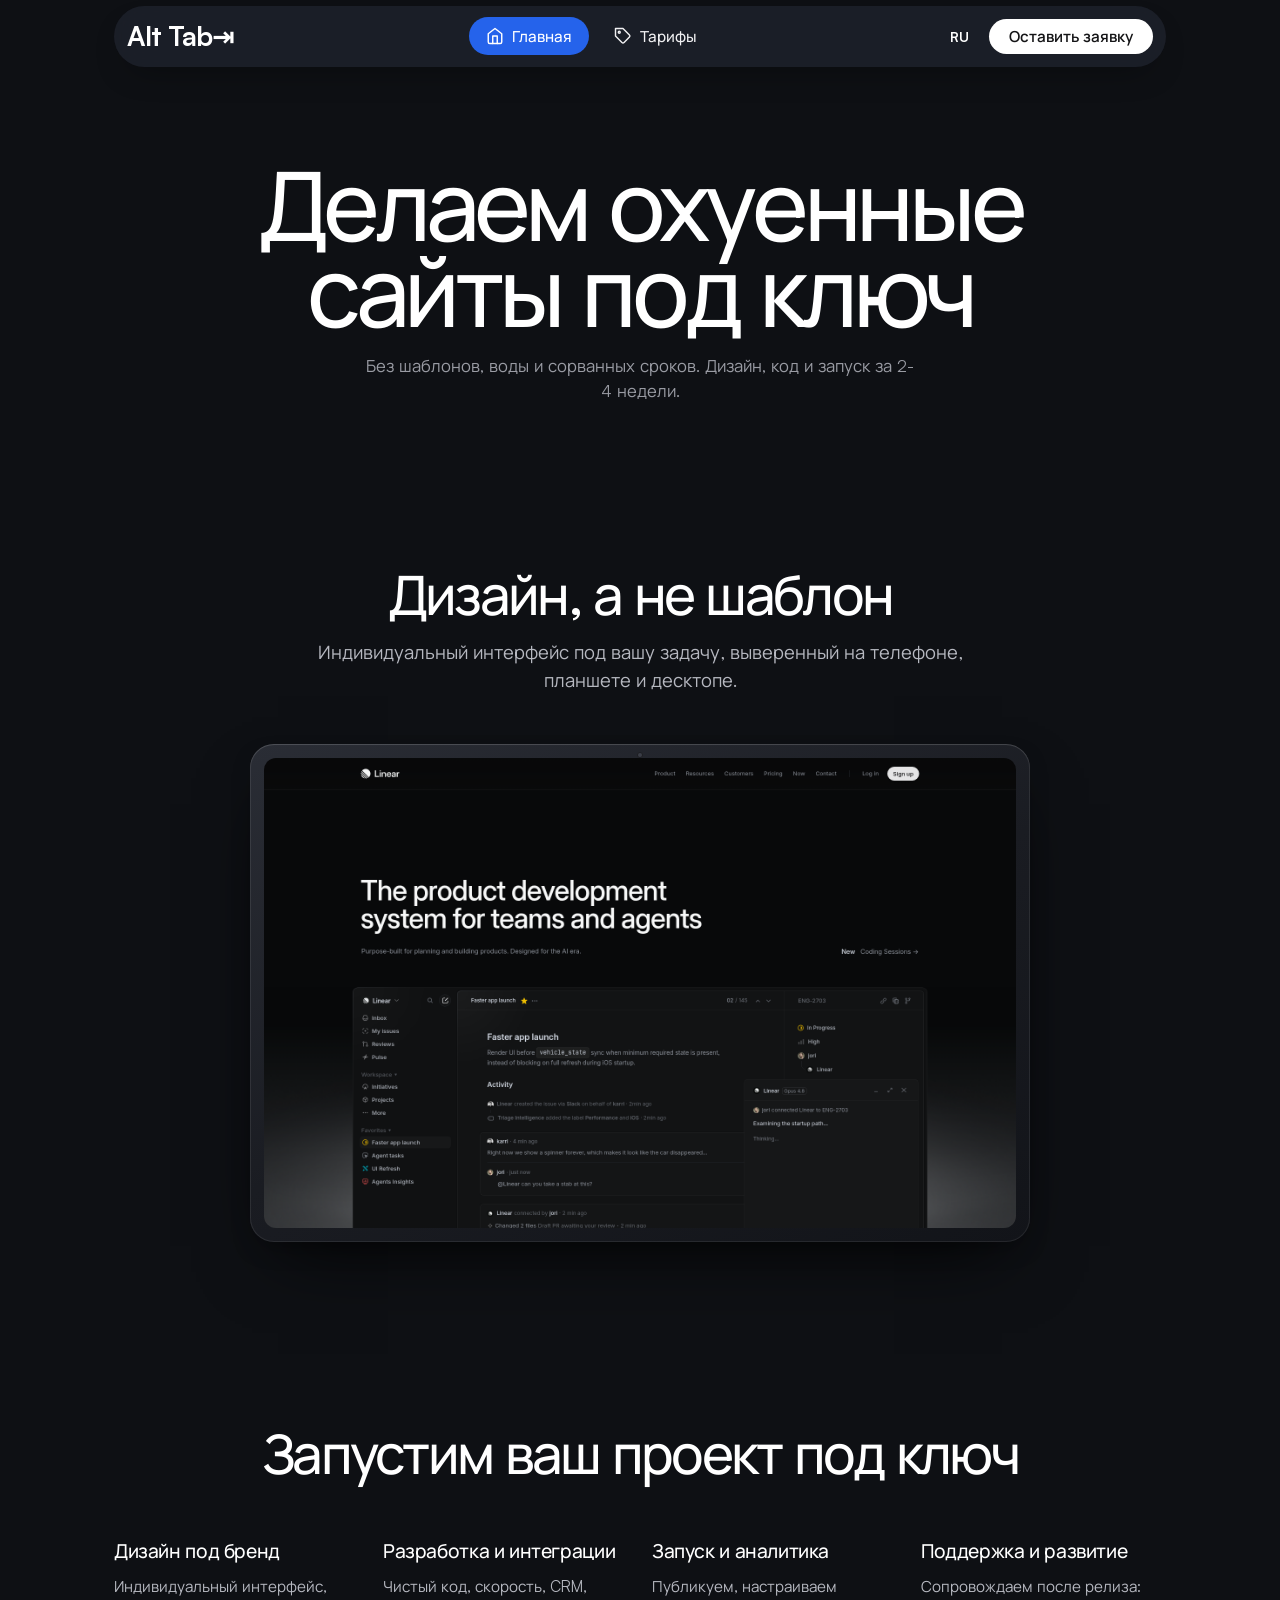
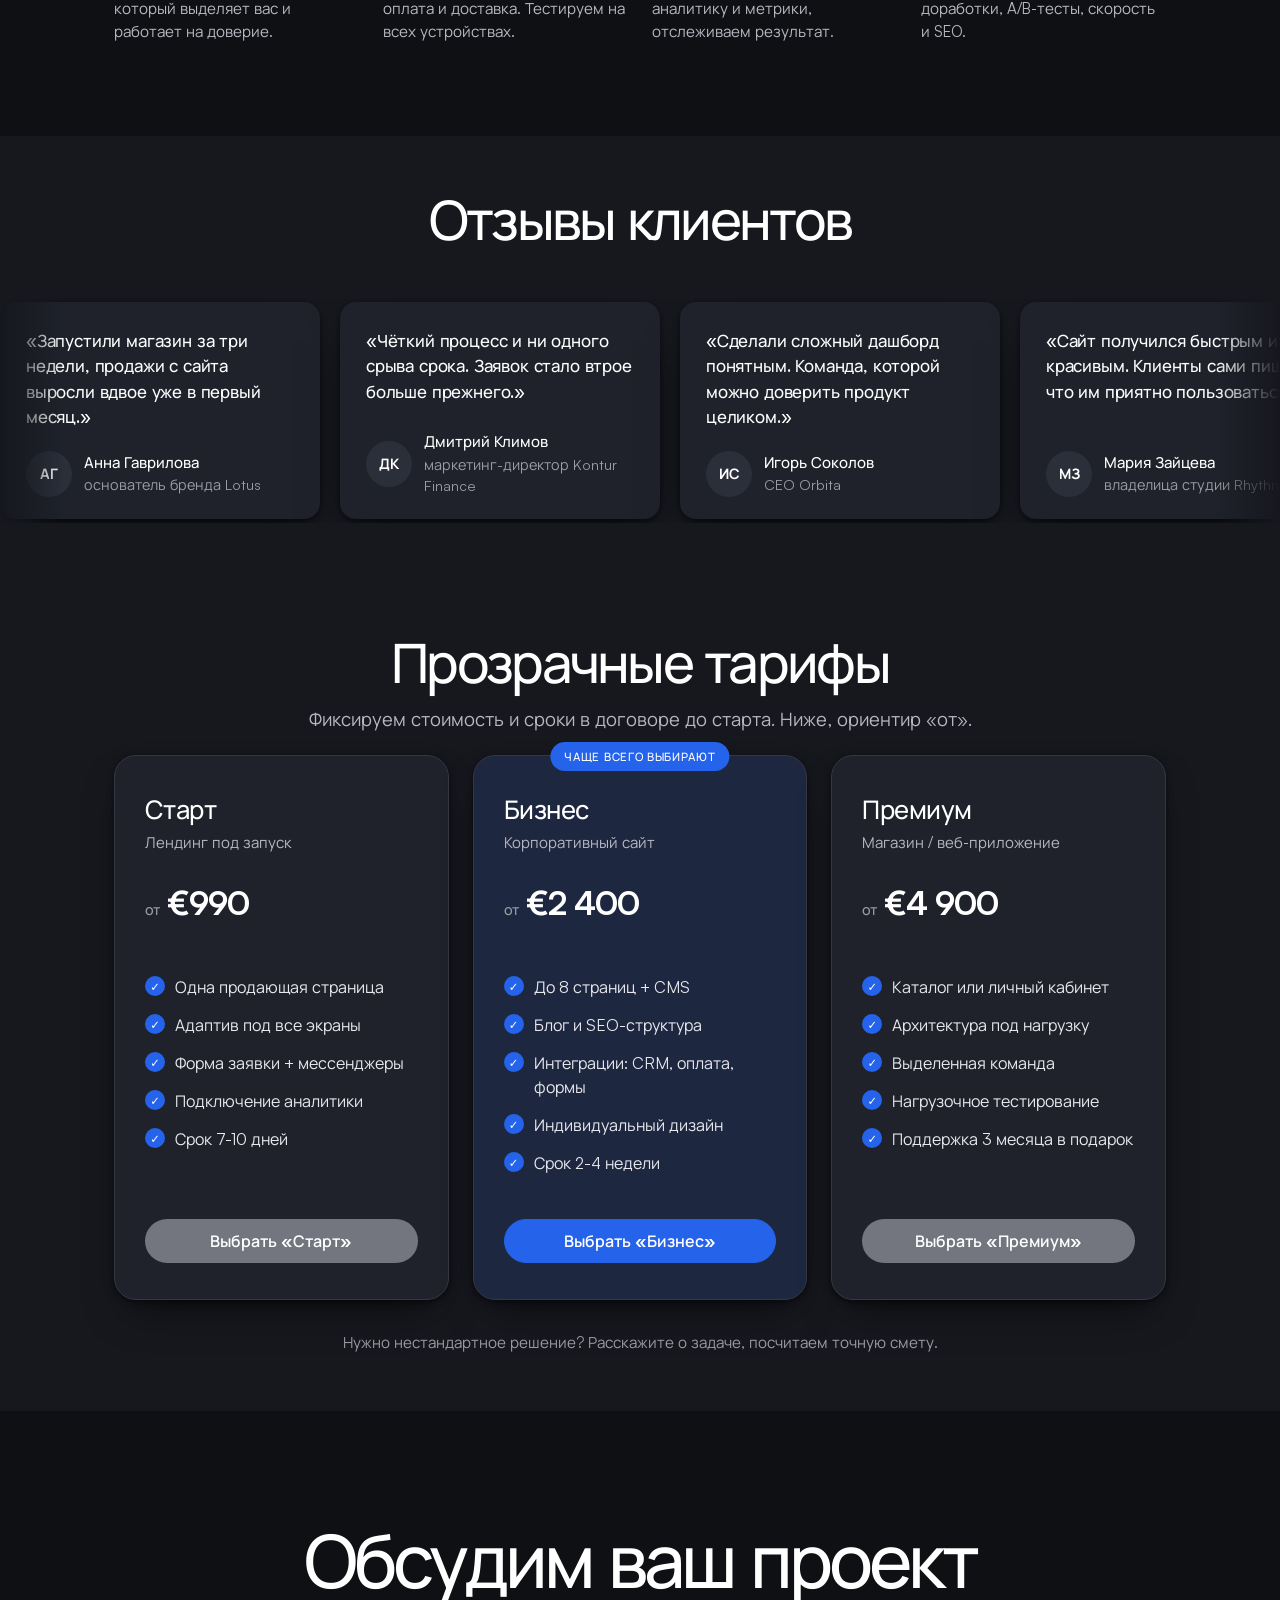
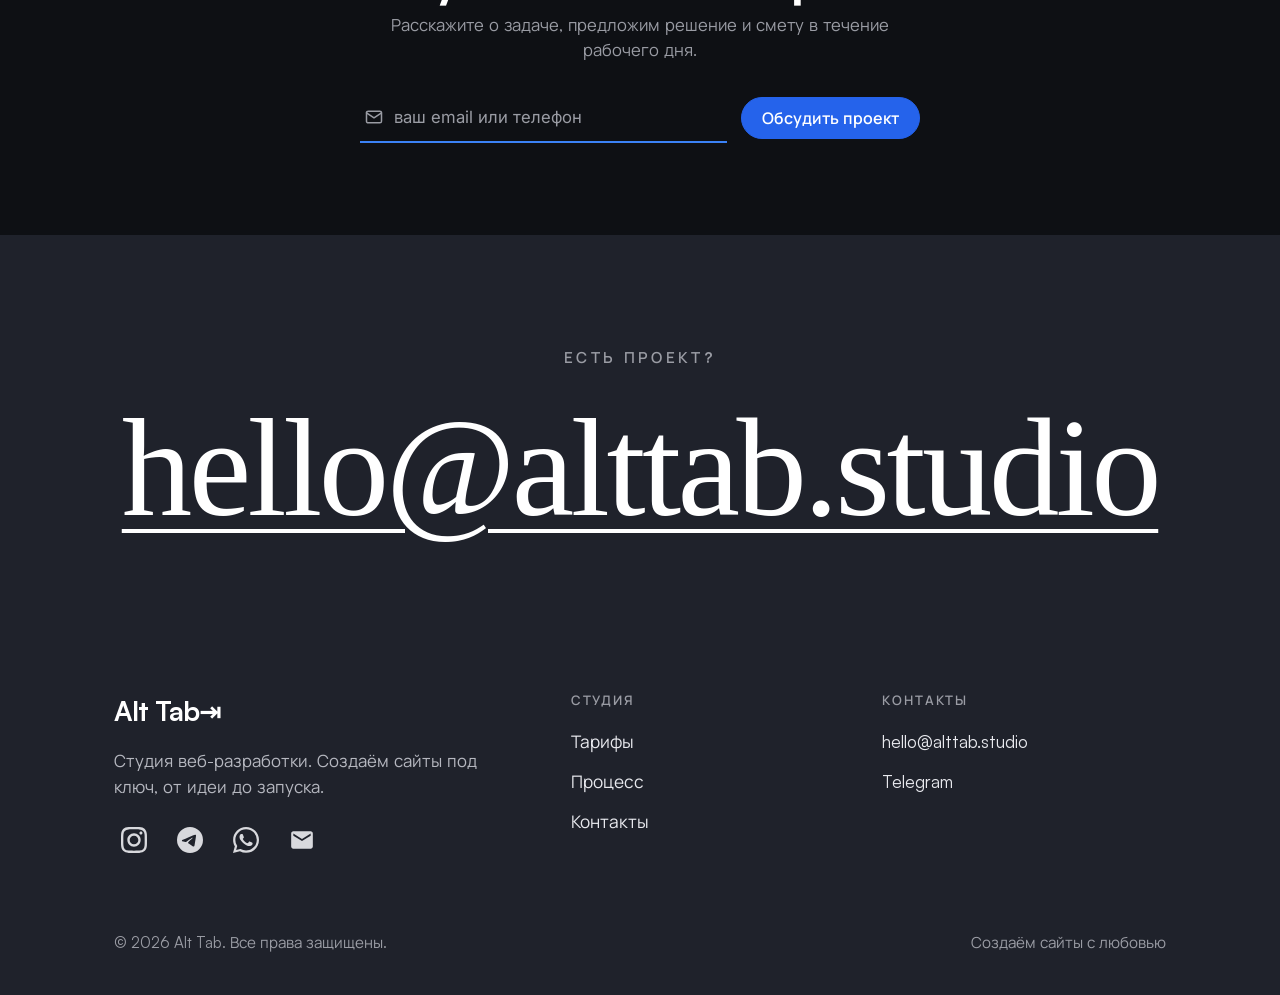
==== index.html @ 724c6ee1 "Больше воздуха: .section 76→92, тёмные панели 20→56 (симметрично) — комфортные отступы на переходах " ====
<!DOCTYPE html>
<html lang="ru">
<head>
  <meta charset="utf-8">
  <meta name="viewport" content="width=device-width, initial-scale=1">
  <title>Alt Tab, студия создания сайтов под ключ</title>
  <meta name="description" content="Alt Tab, студия веб-разработки. Создаём лендинги, корпоративные сайты, интернет-магазины и веб-приложения под ключ: дизайн, код и запуск за 2-4 недели.">
  <meta name="theme-color" content="#141416">

  <meta property="og:type" content="website">
  <meta property="og:title" content="Alt Tab, студия создания сайтов">
  <meta property="og:description" content="Создаём сайты, которые работают на ваш бизнес. Дизайн, разработка, запуск под ключ.">

  <link rel="preconnect" href="https://fonts.googleapis.com">
  <link rel="preconnect" href="https://fonts.gstatic.com" crossorigin>
  <link rel="preload" as="font" type="font/woff2" href="fonts/satoshi-700.woff2" crossorigin>
  <link rel="stylesheet" href="https://fonts.googleapis.com/css2?family=Manrope:wght@400;500;700;800&family=Inter:wght@400;500&display=swap">
  <link rel="stylesheet" href="styles.css?v=108">
  <script>try{var l=localStorage.getItem('locale');if(l&&/^(ru|en|de|fr|es|it|pl|ro|pt)$/.test(l))document.documentElement.lang=l;}catch(e){}</script>
</head>
<body>
  <!--
    ════════════════════════════════════════════════════════
    Оп. Раз ты полез в исходники, иди на хуй 😏
    ...ладно, шучу. Любопытных мы уважаем, ты явно из наших.
    Раз умеешь читать код, давай сделаем тебе охуенный сайт.
    Пиши: hello@alttab.studio  ·  Alt Tab ⇥
    ════════════════════════════════════════════════════════
  -->
  <a href="#main" class="skip-link">Перейти к основному содержимому</a>

  <!-- ============ HEADER (dark pill nav) ============ -->
  <header class="site-header betting-nav" id="top">
    <div class="container header-inner">
      <a href="#top" class="brand brand--nav" aria-label="Alt Tab, на главную">
        <span class="brand-word">Alt&nbsp;Tab<span class="brand-star" aria-hidden="true">⇥</span></span>
      </a>

      <nav class="pill-nav" aria-label="Основная навигация">
        <ul role="list">
          <li><a href="#top" class="pill pill--active" aria-current="page">
            <svg class="pic" viewBox="0 0 24 24" fill="none" stroke="currentColor" stroke-width="1.9" stroke-linecap="round" stroke-linejoin="round" aria-hidden="true" focusable="false"><path d="m3 9 9-7 9 7v11a2 2 0 0 1-2 2H5a2 2 0 0 1-2-2z"/><path d="M9 22V12h6v10"/></svg>
            <span data-i18n="navHome">Главная</span></a></li>
          <li><a href="#pricing" class="pill">
            <svg class="pic" viewBox="0 0 24 24" fill="none" stroke="currentColor" stroke-width="1.9" stroke-linecap="round" stroke-linejoin="round" aria-hidden="true" focusable="false"><path d="M20.6 13.4 13.4 20.6a2 2 0 0 1-2.8 0L2 12V2h10l8.6 8.6a2 2 0 0 1 0 2.8z"/><circle cx="7" cy="7" r="1.3"/></svg>
            <span data-i18n="navPricing">Тарифы</span></a></li>
        </ul>
      </nav>

      <div class="header-actions">
        <div class="lang-pop">
          <button type="button" class="lang-btn" id="lang-btn" aria-haspopup="listbox" aria-expanded="false" aria-controls="lang-menu" aria-label="Язык" data-i18n-attr='{"aria-label":"langLabel"}'>RU</button>
          <ul class="lang-menu" id="lang-menu" role="listbox" aria-label="Язык" hidden>
            <li role="option" tabindex="-1" data-locale="ru" lang="ru" aria-selected="true">Русский</li>
            <li role="option" tabindex="-1" data-locale="en" lang="en" aria-selected="false">English</li>
            <li role="option" tabindex="-1" data-locale="de" lang="de" aria-selected="false">Deutsch</li>
            <li role="option" tabindex="-1" data-locale="fr" lang="fr" aria-selected="false">Français</li>
            <li role="option" tabindex="-1" data-locale="es" lang="es" aria-selected="false">Español</li>
            <li role="option" tabindex="-1" data-locale="it" lang="it" aria-selected="false">Italiano</li>
            <li role="option" tabindex="-1" data-locale="pl" lang="pl" aria-selected="false">Polski</li>
            <li role="option" tabindex="-1" data-locale="ro" lang="ro" aria-selected="false">Română</li>
            <li role="option" tabindex="-1" data-locale="pt" lang="pt" aria-selected="false">Português</li>
          </ul>
        </div>
        <a href="#contact" class="btn-auth btn-register" data-i18n="cta">Оставить заявку</a>
        <button type="button" id="burger" class="burger" aria-expanded="false" aria-controls="mobile-menu" aria-label="Открыть меню">
          <span class="burger-box" aria-hidden="true"><span class="burger-line"></span></span>
        </button>
      </div>
    </div>
  </header>

  <!-- ============ MOBILE MENU ============ -->
  <div id="mobile-menu" class="mobile-menu" hidden>
    <div class="mobile-menu-panel" role="dialog" aria-modal="true" aria-label="Меню" tabindex="-1">
      <div class="mobile-menu-top">
        <span class="brand brand--static" aria-hidden="true"><span class="brand-word brand-word--dark">Alt Tab<span class="brand-star">⇥</span></span></span>
        <button type="button" id="menu-close" class="menu-close" aria-label="Закрыть меню"><span aria-hidden="true">✕</span></button>
      </div>
      <nav aria-label="Мобильное меню">
        <ul role="list" class="mobile-nav-list">
          <li><a href="#top" data-i18n="navHome">Главная</a></li>
          <li><a href="#pricing" data-i18n="navPricing">Тарифы</a></li>
        </ul>
      </nav>
      <a href="#contact" class="btn-auth btn-register btn-block" data-close-menu data-i18n="cta">Оставить заявку</a>
    </div>
  </div>

  <main id="main" tabindex="-1">

    <!-- ============ HERO ============ -->
    <section class="hero" id="hero" tabindex="-1" aria-labelledby="hero-heading">
      <div class="container hero-inner">
        <h1 id="hero-heading" class="hero-title" data-i18n-html="hero">Делаем <span class="mark">охуенные</span> сайты под&nbsp;ключ</h1>

        <p class="hero-sub" data-i18n="heroSub">Без шаблонов, воды и сорванных сроков. Дизайн, код и запуск за&nbsp;2-4&nbsp;недели.</p>
      </div>
    </section>

    <!-- ============ VALUE: дизайн + адаптив (2 колонки) ============ -->
    <section class="section" aria-labelledby="design-heading">
      <div class="container value-grid">
        <div class="value-text reveal">
          <h2 id="design-heading" class="section-title" data-i18n="designTitle">Дизайн, а не шаблон</h2>
          <p class="section-lead" data-i18n="designLead">Индивидуальный интерфейс под вашу задачу, выверенный на телефоне, планшете и десктопе.</p>
        </div>
        <div class="tablet reveal" aria-hidden="true">
          <img src="assets/screen-1.png" alt="" width="1920" height="1080" loading="lazy">
        </div>
      </div>
    </section>

    <!-- ============ PROCESS / CAPABILITIES ============ -->
    <section class="section" id="process" tabindex="-1" aria-labelledby="process-heading">
      <div class="container">
        <div class="section-head reveal">
          <h2 id="process-heading" class="section-title" data-i18n="processTitle">Запустим ваш проект под ключ</h2>
        </div>

        <ul role="list" class="grid grid-4 feature-grid">
          <li class="feat reveal"><h3 class="feat-title" data-i18n="feat1Title">Дизайн под бренд</h3><p class="feat-text" data-i18n="feat1Text">Индивидуальный интерфейс, который выделяет вас и работает на доверие.</p></li>
          <li class="feat reveal"><h3 class="feat-title" data-i18n="feat2Title">Разработка и интеграции</h3><p class="feat-text" data-i18n="feat2Text">Чистый код, скорость, CRM, оплата и доставка. Тестируем на всех устройствах.</p></li>
          <li class="feat reveal"><h3 class="feat-title" data-i18n="feat3Title">Запуск и аналитика</h3><p class="feat-text" data-i18n="feat3Text">Публикуем, настраиваем аналитику и метрики, отслеживаем результат.</p></li>
          <li class="feat reveal"><h3 class="feat-title" data-i18n="feat4Title">Поддержка и развитие</h3><p class="feat-text" data-i18n="feat4Text">Сопровождаем после релиза: доработки, A/B-тесты, скорость и SEO.</p></li>
        </ul>
      </div>
    </section>

    <!-- ============ SOCIAL PROOF: отзывы + клиенты ============ -->
    <section class="section section-soft" aria-labelledby="reviews-heading">
      <div class="container">
        <div class="t-head reveal">
          <h2 id="reviews-heading" class="section-title" data-i18n="reviewsTitle">Отзывы клиентов</h2>
        </div>
      </div>
      <div class="t-marquee" role="group" aria-label="Лента отзывов" tabindex="0">
        <div class="t-track" id="t-track">
          <figure class="t-card"><blockquote class="t-quote" data-i18n="rev1Q">«Запустили магазин за три недели, продажи с сайта выросли вдвое уже в первый месяц.»</blockquote><figcaption class="t-author"><span class="avatar" aria-hidden="true" data-i18n="rev1Mono">АГ</span><span><span class="t-name" data-i18n="rev1Name">Анна Гаврилова</span><span class="t-role" data-i18n="rev1R">основатель бренда Lotus</span></span></figcaption></figure>
          <figure class="t-card"><blockquote class="t-quote" data-i18n="rev2Q">«Чёткий процесс и ни одного срыва срока. Заявок стало втрое больше прежнего.»</blockquote><figcaption class="t-author"><span class="avatar" aria-hidden="true" data-i18n="rev2Mono">ДК</span><span><span class="t-name" data-i18n="rev2Name">Дмитрий Климов</span><span class="t-role" data-i18n="rev2R">маркетинг-директор Kontur Finance</span></span></figcaption></figure>
          <figure class="t-card"><blockquote class="t-quote" data-i18n="rev3Q">«Сделали сложный дашборд понятным. Команда, которой можно доверить продукт целиком.»</blockquote><figcaption class="t-author"><span class="avatar" aria-hidden="true" data-i18n="rev3Mono">ИС</span><span><span class="t-name" data-i18n="rev3Name">Игорь Соколов</span><span class="t-role" data-i18n="rev3R">CEO Orbita</span></span></figcaption></figure>
          <figure class="t-card"><blockquote class="t-quote" data-i18n="rev4Q">«Сайт получился быстрым и красивым. Клиенты сами пишут, что им приятно пользоваться.»</blockquote><figcaption class="t-author"><span class="avatar" aria-hidden="true" data-i18n="rev4Mono">МЗ</span><span><span class="t-name" data-i18n="rev4Name">Мария Зайцева</span><span class="t-role" data-i18n="rev4R">владелица студии Rhythm</span></span></figcaption></figure>
          <figure class="t-card"><blockquote class="t-quote" data-i18n="rev5Q">«Сделали ровно то, что обещали, и даже больше. Рекомендую без оговорок.»</blockquote><figcaption class="t-author"><span class="avatar" aria-hidden="true" data-i18n="rev5Mono">ПО</span><span><span class="t-name" data-i18n="rev5Name">Павел Орлов</span><span class="t-role" data-i18n="rev5R">основатель Nordica</span></span></figcaption></figure>
          <figure class="t-card" aria-hidden="true"><blockquote class="t-quote" data-i18n="rev1Q">«Запустили магазин за три недели, продажи с сайта выросли вдвое уже в первый месяц.»</blockquote><figcaption class="t-author"><span class="avatar" data-i18n="rev1Mono">АГ</span><span><span class="t-name" data-i18n="rev1Name">Анна Гаврилова</span><span class="t-role" data-i18n="rev1R">основатель бренда Lotus</span></span></figcaption></figure>
          <figure class="t-card" aria-hidden="true"><blockquote class="t-quote" data-i18n="rev2Q">«Чёткий процесс и ни одного срыва срока. Заявок стало втрое больше прежнего.»</blockquote><figcaption class="t-author"><span class="avatar" data-i18n="rev2Mono">ДК</span><span><span class="t-name" data-i18n="rev2Name">Дмитрий Климов</span><span class="t-role" data-i18n="rev2R">маркетинг-директор Kontur Finance</span></span></figcaption></figure>
          <figure class="t-card" aria-hidden="true"><blockquote class="t-quote" data-i18n="rev3Q">«Сделали сложный дашборд понятным. Команда, которой можно доверить продукт целиком.»</blockquote><figcaption class="t-author"><span class="avatar" data-i18n="rev3Mono">ИС</span><span><span class="t-name" data-i18n="rev3Name">Игорь Соколов</span><span class="t-role" data-i18n="rev3R">CEO Orbita</span></span></figcaption></figure>
          <figure class="t-card" aria-hidden="true"><blockquote class="t-quote" data-i18n="rev4Q">«Сайт получился быстрым и красивым. Клиенты сами пишут, что им приятно пользоваться.»</blockquote><figcaption class="t-author"><span class="avatar" data-i18n="rev4Mono">МЗ</span><span><span class="t-name" data-i18n="rev4Name">Мария Зайцева</span><span class="t-role" data-i18n="rev4R">владелица студии Rhythm</span></span></figcaption></figure>
          <figure class="t-card" aria-hidden="true"><blockquote class="t-quote" data-i18n="rev5Q">«Сделали ровно то, что обещали, и даже больше. Рекомендую без оговорок.»</blockquote><figcaption class="t-author"><span class="avatar" data-i18n="rev5Mono">ПО</span><span><span class="t-name" data-i18n="rev5Name">Павел Орлов</span><span class="t-role" data-i18n="rev5R">основатель Nordica</span></span></figcaption></figure>
        </div>
      </div>
    </section>

    <!-- ============ PRICING ============ -->
    <section class="section section-soft" id="pricing" tabindex="-1" aria-labelledby="pricing-heading">
      <div class="container">
        <div class="center-head reveal">
          <h2 id="pricing-heading" class="section-title" data-i18n="pricingTitle">Прозрачные тарифы</h2>
          <p class="section-lead center" data-i18n="pricingLead">Фиксируем стоимость и сроки в договоре до старта. Ниже, ориентир «от».</p>
        </div>

        <ul role="list" class="grid grid-3 plans">
          <li class="plan reveal">
            <h3 class="plan-name" data-i18n="plan1Name">Старт</h3>
            <p class="plan-for" data-i18n="plan1For">Лендинг под запуск</p>
            <p class="plan-price"><span class="plan-from" data-i18n="planFrom">от</span> €990</p>
            <ul role="list" class="plan-feats">
              <li data-i18n="plan1F1">Одна продающая страница</li>
              <li data-i18n="plan1F2">Адаптив под все экраны</li>
              <li data-i18n="plan1F3">Форма заявки + мессенджеры</li>
              <li data-i18n="plan1F4">Подключение аналитики</li>
              <li data-i18n="plan1F5">Срок 7-10 дней</li>
            </ul>
            <a href="#contact" class="btn btn-ghost btn-block" data-i18n="plan1Pick">Выбрать «Старт»</a>
          </li>

          <li class="plan plan--featured reveal">
            <p class="plan-badge" data-i18n="planBadge">Чаще всего выбирают</p>
            <h3 class="plan-name" data-i18n="plan2Name">Бизнес</h3>
            <p class="plan-for" data-i18n="plan2For">Корпоративный сайт</p>
            <p class="plan-price"><span class="plan-from" data-i18n="planFrom">от</span> €2 400</p>
            <ul role="list" class="plan-feats">
              <li data-i18n="plan2F1">До 8 страниц + CMS</li>
              <li data-i18n="plan2F2">Блог и SEO-структура</li>
              <li data-i18n="plan2F3">Интеграции: CRM, оплата, формы</li>
              <li data-i18n="plan2F4">Индивидуальный дизайн</li>
              <li data-i18n="plan2F5">Срок 2-4 недели</li>
            </ul>
            <a href="#contact" class="btn btn-solid btn-block" data-i18n="plan2Pick">Выбрать «Бизнес»</a>
          </li>

          <li class="plan reveal">
            <h3 class="plan-name" data-i18n="plan3Name">Премиум</h3>
            <p class="plan-for" data-i18n="plan3For">Магазин / веб-приложение</p>
            <p class="plan-price"><span class="plan-from" data-i18n="planFrom">от</span> €4 900</p>
            <ul role="list" class="plan-feats">
              <li data-i18n="plan3F1">Каталог или личный кабинет</li>
              <li data-i18n="plan3F2">Архитектура под нагрузку</li>
              <li data-i18n="plan3F3">Выделенная команда</li>
              <li data-i18n="plan3F4">Нагрузочное тестирование</li>
              <li data-i18n="plan3F5">Поддержка 3 месяца в подарок</li>
            </ul>
            <a href="#contact" class="btn btn-ghost btn-block" data-i18n="plan3Pick">Выбрать «Премиум»</a>
          </li>
        </ul>
        <p class="pricing-note" data-i18n="pricingNote">Нужно нестандартное решение? Расскажите о задаче, посчитаем точную смету.</p>
      </div>
    </section>

    <!-- ============ FINAL CTA / CONTACT ============ -->
    <section class="section center-section final-cta" id="contact" tabindex="-1" aria-labelledby="final-heading">
      <div class="container hero-inner">
        <h2 id="final-heading" class="hero-title hero-title--cta" data-i18n="finalTitle">Обсудим ваш проект</h2>
        <p class="hero-sub" data-i18n="finalSub">Расскажите о задаче, предложим решение и смету в течение рабочего дня.</p>

        <form class="claim" id="lead-2" novalidate aria-label="Заявка на обсуждение проекта">
          <label for="lead-contact-2" class="sr-only" data-i18n="formLabel">Ваш email или телефон</label>
          <span class="claim-field">
            <svg class="claim-icon" viewBox="0 0 24 24" fill="none" stroke="currentColor" stroke-width="1.8" stroke-linecap="round" stroke-linejoin="round" aria-hidden="true" focusable="false"><rect x="3" y="5" width="18" height="14" rx="2"/><path d="m3 7 9 6 9-6"/></svg>
            <input type="text" id="lead-contact-2" name="contact" placeholder="ваш email или телефон" data-i18n-attr='{"placeholder":"formPlaceholder"}'>
          </span>
          <button type="submit" class="btn btn-solid claim-btn" data-i18n="formSubmit">Обсудить проект</button>
        </form>
      </div>
    </section>
  </main>

  <!-- ============ FOOTER ============ -->
  <footer class="site-footer" id="footer">
    <div class="footer-cta">
      <span class="footer-cta-eyebrow" data-i18n="mailEyebrow">Есть проект?</span>
      <a class="footer-cta-mail" href="mailto:hello@alttab.studio">hello@alttab.studio</a>
    </div>

    <div class="container footer-inner">
      <div class="footer-brand">
        <span class="brand brand--static"><span class="brand-word brand-word--dark">Alt Tab<span class="brand-star" aria-hidden="true">⇥</span></span></span>
        <p class="footer-tagline" data-i18n="footerTagline">Студия веб-разработки. Создаём сайты под ключ, от идеи до запуска.</p>
        <ul class="footer-socials" role="list" aria-label="Соцсети и мессенджеры" data-i18n-attr='{"aria-label":"socialsAria"}'>
          <li><a href="https://instagram.com/" target="_blank" rel="noopener" aria-label="Instagram (откроется в новой вкладке)" data-i18n-attr='{"aria-label":"igAria"}'><svg class="pay-svg" viewBox="0 0 24 24" aria-hidden="true" focusable="false"><path fill="currentColor" d="M12 2.163c3.204 0 3.584.012 4.85.07 3.252.148 4.771 1.691 4.919 4.919.058 1.265.069 1.645.069 4.849 0 3.205-.012 3.584-.069 4.849-.149 3.225-1.664 4.771-4.919 4.919-1.266.058-1.644.07-4.85.07-3.204 0-3.584-.012-4.849-.07-3.26-.149-4.771-1.699-4.919-4.92-.058-1.265-.07-1.644-.07-4.849 0-3.204.013-3.583.07-4.849.149-3.227 1.664-4.771 4.919-4.919 1.266-.057 1.645-.069 4.849-.069zm0-2.163c-3.259 0-3.667.014-4.947.072-4.358.2-6.78 2.618-6.98 6.98-.059 1.281-.073 1.689-.073 4.948 0 3.259.014 3.668.072 4.948.2 4.358 2.618 6.78 6.98 6.98 1.281.058 1.689.072 4.948.072 3.259 0 3.668-.014 4.948-.072 4.354-.2 6.782-2.618 6.979-6.98.059-1.28.073-1.689.073-4.948 0-3.259-.014-3.667-.072-4.947-.196-4.354-2.617-6.78-6.979-6.98-1.281-.059-1.69-.073-4.949-.073zm0 5.838c-3.403 0-6.162 2.759-6.162 6.162s2.759 6.163 6.162 6.163 6.162-2.759 6.162-6.163c0-3.403-2.759-6.162-6.162-6.162zm0 10.162c-2.209 0-4-1.79-4-4 0-2.209 1.791-4 4-4s4 1.791 4 4c0 2.21-1.791 4-4 4zm6.406-11.845c-.796 0-1.441.645-1.441 1.44s.645 1.44 1.441 1.44c.795 0 1.439-.645 1.439-1.44s-.644-1.44-1.439-1.44z"/></svg></a></li>
          <li><a href="https://t.me/" target="_blank" rel="noopener" aria-label="Telegram (откроется в новой вкладке)" data-i18n-attr='{"aria-label":"tgAria"}'><svg class="pay-svg" viewBox="0 0 24 24" aria-hidden="true" focusable="false"><path fill="currentColor" d="M11.944 0A12 12 0 0 0 0 12a12 12 0 0 0 12 12 12 12 0 0 0 12-12A12 12 0 0 0 12 0a12 12 0 0 0-.056 0zm4.962 7.224c.1-.002.321.023.465.14a.506.506 0 0 1 .171.325c.016.093.036.306.02.472-.18 1.898-.962 6.502-1.36 8.627-.168.9-.499 1.201-.82 1.23-.696.065-1.225-.46-1.9-.902-1.056-.693-1.653-1.124-2.678-1.8-1.185-.78-.417-1.21.258-1.91.177-.184 3.247-2.977 3.307-3.23.007-.032.014-.15-.056-.212s-.174-.041-.249-.024c-.106.024-1.793 1.14-5.061 3.345-.48.33-.913.49-1.302.48-.428-.008-1.252-.241-1.865-.44-.752-.245-1.349-.374-1.297-.789.027-.216.325-.437.893-.663 3.498-1.524 5.83-2.529 6.998-3.014 3.332-1.386 4.025-1.627 4.476-1.635z"/></svg></a></li>
          <li><a href="https://wa.me/" target="_blank" rel="noopener" aria-label="WhatsApp (откроется в новой вкладке)" data-i18n-attr='{"aria-label":"waAria"}'><svg class="pay-svg" viewBox="0 0 24 24" aria-hidden="true" focusable="false"><path fill="currentColor" d="M17.472 14.382c-.297-.149-1.758-.867-2.03-.967-.273-.099-.471-.148-.67.15-.197.297-.767.966-.94 1.164-.173.199-.347.223-.644.075-.297-.149-1.255-.463-2.39-1.475-.883-.788-1.48-1.761-1.653-2.059-.173-.297-.018-.458.13-.606.134-.133.298-.347.446-.52.149-.174.198-.298.298-.497.099-.198.05-.371-.025-.52-.075-.149-.669-1.612-.916-2.207-.242-.579-.487-.5-.669-.51-.173-.008-.371-.01-.57-.01-.198 0-.52.074-.792.372-.272.297-1.04 1.016-1.04 2.479 0 1.462 1.065 2.875 1.213 3.074.149.198 2.096 3.2 5.077 4.487.709.306 1.262.489 1.694.625.712.227 1.36.195 1.871.118.571-.085 1.758-.719 2.006-1.413.248-.694.248-1.289.173-1.413-.074-.124-.272-.198-.57-.347m-5.421 7.403h-.004a9.87 9.87 0 0 1-5.031-1.378l-.361-.214-3.741.982.998-3.648-.235-.374a9.86 9.86 0 0 1-1.51-5.26c.001-5.45 4.436-9.884 9.888-9.884 2.64 0 5.122 1.03 6.988 2.898a9.825 9.825 0 0 1 2.893 6.994c-.003 5.45-4.437 9.885-9.885 9.885M20.52 3.449C18.24 1.245 15.24 0 12.045 0 5.463 0 .104 5.334.101 11.893c0 2.096.549 4.142 1.595 5.945L0 24l6.335-1.652a12.062 12.062 0 0 0 5.71 1.447h.005c6.585 0 11.946-5.336 11.949-11.896 0-3.176-1.24-6.165-3.495-8.411"/></svg></a></li>
          <li><a href="mailto:hello@alttab.studio" aria-label="hello@alttab.studio"><svg class="pay-svg" viewBox="0 0 24 24" aria-hidden="true" focusable="false"><path fill="currentColor" d="M20 4H4c-1.1 0-1.99.9-1.99 2L2 18c0 1.1.9 2 2 2h16c1.1 0 2-.9 2-2V6c0-1.1-.9-2-2-2zm0 4-8 5-8-5V6l8 5 8-5z"/></svg></a></li>
        </ul>
      </div>

      <nav class="footer-nav" aria-label="Нижняя навигация">
        <div class="footer-col">
          <h2 class="footer-col-title" data-i18n="footerColStudio">Студия</h2>
          <ul role="list">
            <li><a href="#pricing" data-i18n="navPricing">Тарифы</a></li>
            <li><a href="#process" data-i18n="footerProcess">Процесс</a></li>
            <li><a href="#contact" data-i18n="footerContact">Контакты</a></li>
          </ul>
        </div>
        <div class="footer-col">
          <h2 class="footer-col-title" data-i18n="footerColContacts">Контакты</h2>
          <ul role="list">
            <li><a href="mailto:hello@alttab.studio">hello@alttab.studio</a></li>
            <li><a href="https://t.me/" target="_blank" rel="noopener">Telegram <span class="sr-only" data-i18n="newTab">(откроется в новой вкладке)</span></a></li>
          </ul>
        </div>
      </nav>
    </div>

    <div class="container footer-bottom">
      <p data-i18n="footerCopy">© 2026 Alt Tab. Все права защищены.</p>
      <p data-i18n="footerLove">Создаём сайты с любовью</p>
    </div>
  </footer>

  <script src="script.js?v=101"></script>
</body>
</html>
---- styles.css ----
/* ============================================================
   alt tab — web studio landing
   "Pop Site" style: white gallery canvas · Satoshi · monochrome
   + a single scarce blue · hairline borders, no shadows.
   ============================================================ */

/* self-hosted Satoshi (from pop.site / Fontshare) — scoped to Latin so Cyrillic falls to Manrope */
@font-face { font-family: "Satoshi"; src: url("fonts/satoshi-400.woff2") format("woff2"); font-weight: 400; font-style: normal; font-display: swap; unicode-range: U+0000-00FF, U+0131, U+0152-0153, U+2000-206F, U+2122; }
@font-face { font-family: "Satoshi"; src: url("fonts/satoshi-500.woff2") format("woff2"); font-weight: 500; font-style: normal; font-display: swap; unicode-range: U+0000-00FF, U+0131, U+0152-0153, U+2000-206F, U+2122; }
@font-face { font-family: "Satoshi"; src: url("fonts/satoshi-700.woff2") format("woff2"); font-weight: 700; font-style: normal; font-display: swap; unicode-range: U+0000-00FF, U+0131, U+0152-0153, U+2000-206F, U+2122; }
@font-face { font-family: "Satoshi"; src: url("fonts/satoshi-900.woff2") format("woff2"); font-weight: 900; font-style: normal; font-display: swap; unicode-range: U+0000-00FF, U+0131, U+0152-0153, U+2000-206F, U+2122; }

/* psst… долистал в коде до сюда? иди на хуй 😏 (шучу) — давай сделаем тебе сайт: hello@alttab.studio */
:root {
  /* surfaces */
  --bg: #0e1014;            /* page background (dark) */
  --page: #1f222b;          /* elevated surfaces: cards, inputs */
  --surface-soft: #2a2d36;  /* inset / mock-bar */
  --wash: #1e2740;          /* dark blue wash */

  /* ink */
  --ink: #ffffff;           /* headings, strong */
  --charcoal: #e8e9ee;      /* body text, ghost border, focus ring */
  --granite: #b6b8c0;       /* muted helper text */
  --slate: #9a9ca4;         /* tertiary / metadata */
  --mist: #2e3038;          /* hairline dividers only */

  /* the one blue */
  --blue: #3b82f6;          /* signal — active-link underline / brand dot (UI ≥3:1) */
  --blue-fill: #2563eb;     /* CTA fill — white text 5.2:1 */
  --blue-fill-hover: #3b82f6;
  --blue-text: #93c5fd;     /* in-body link text on dark (always underlined) */

  /* functional states */
  --err: #f87171;
  --err-bg: #2a1614;
  --ok: #4ade80;
  --ok-bg: #122017;

  --maxw: 1100px;
  --maxw-narrow: 760px;
  --header-h: 68px;
  --r-card: 16px;
  --r-feature: 22px;
  --r-input: 12px;
  --r-pill: 9999px;
  --border-soft: #353842;
  --shadow-1: 0 1px 2px rgba(0,0,0,.5), 0 8px 20px -12px rgba(0,0,0,.6);
  --shadow-2: 0 2px 6px rgba(0,0,0,.55), 0 20px 44px -18px rgba(0,0,0,.7);

  --font: "Satoshi", "Manrope", ui-sans-serif, system-ui, -apple-system, BlinkMacSystemFont, "Segoe UI", Roboto, sans-serif;
  --font-input: "Inter", system-ui, -apple-system, sans-serif;

  --ease: cubic-bezier(.22, .61, .36, 1);
  color-scheme: dark;
}

/* ---------- reset ---------- */
*, *::before, *::after { box-sizing: border-box; }
* { margin: 0; }
html {
  scroll-padding-top: calc(var(--header-h) + 16px);
  scroll-padding-bottom: 88px;
  -webkit-text-size-adjust: 100%;
}
[id] { scroll-margin-top: calc(var(--header-h) + 16px); }

body {
  font-family: var(--font);
  background: var(--bg);
  color: var(--charcoal);
  line-height: 1.5;
  font-size: 0.9375rem; /* 15px — Pop Site body */
  -webkit-font-smoothing: antialiased;
  text-rendering: optimizeLegibility;
  overflow-x: hidden;
}

img, svg { display: block; max-width: 100%; }
a { color: inherit; }
button { font: inherit; color: inherit; }

/* ---------- a11y helpers ---------- */
.sr-only {
  position: absolute; width: 1px; height: 1px; padding: 0; margin: -1px;
  overflow: hidden; clip: rect(0 0 0 0); white-space: nowrap; border: 0;
}
.skip-link {
  position: absolute; left: 12px; top: -60px; z-index: 1200;
  background: var(--blue-fill); color: #fff; padding: 10px 18px;
  border-radius: 8px; font-weight: 600; text-decoration: none;
  transition: top .18s var(--ease);
}
.skip-link:focus { top: 12px; }

/* focus ring — dark outline (visible on white, wash, and the blue CTA) + soft blue glow */
:focus-visible {
  outline: 2px solid var(--charcoal);
  outline-offset: 2px;
  box-shadow: 0 0 0 4px rgba(59,130,246,.32);
  border-radius: 6px;
}

/* ---------- layout ---------- */
.container { width: 100%; max-width: var(--maxw); margin-inline: auto; padding-inline: 24px; }
.container-narrow { max-width: var(--maxw-narrow); }

.section { padding: clamp(56px, 8vw, 92px) 0; }
.section-head { max-width: 820px; margin: 0 auto clamp(32px, 4vw, 52px); text-align: center; }
.section-eyebrow,
.eyebrow {
  font-size: .8rem;
  font-weight: 500;
  letter-spacing: .1em;
  text-transform: uppercase;
  color: var(--slate);
  margin-bottom: 16px;
  display: flex; align-items: center; gap: 8px;
}
.section-title {
  font-size: clamp(2.1rem, 3vw + 1rem, 3.4rem);
  font-weight: 500;
  line-height: 1;
  letter-spacing: -.05em;
  color: var(--ink);
  overflow-wrap: break-word;
}
.section-lead {
  margin-top: 18px;
  font-size: 1.15rem;
  color: var(--granite);
  max-width: 56ch;
}

/* ---------- grids ---------- */
.grid { display: grid; gap: 24px; list-style: none; padding: 0; }
.grid-3 { grid-template-columns: repeat(3, 1fr); }
@media (max-width: 940px) { .grid-3 { grid-template-columns: repeat(2, 1fr); } }
@media (max-width: 620px) { .grid-3 { grid-template-columns: 1fr; } }

/* ---------- buttons ---------- */
.btn {
  display: inline-flex; align-items: center; justify-content: center; gap: 8px;
  padding: 13px 26px;
  font-weight: 600; font-size: 1rem; line-height: 1;
  border: 1px solid transparent;
  border-radius: var(--r-pill);
  text-decoration: none; cursor: pointer;
  transition: transform .15s var(--ease), background .2s var(--ease),
              color .2s var(--ease), border-color .2s var(--ease);
  white-space: nowrap;
}
.btn-solid { background: var(--blue-fill); color: #fff; border-color: var(--blue-fill); }
.btn-solid:hover { transform: translateY(-2px); background: var(--blue-fill-hover); border-color: var(--blue-fill-hover); }
.btn-ghost { background: #73767f; color: #fff; border-color: transparent; }
.btn-ghost:hover { transform: translateY(-2px); background: #8c8f98; color: #111; border-color: transparent; }
.btn-sm { padding: 10px 20px; font-size: .95rem; }

/* glowing "all projects" CTA */
.works-cta { text-align: center; margin-top: clamp(32px, 5vw, 56px); }
.btn-glow { animation: btn-glow-pulse 2.6s ease-in-out infinite; }
@keyframes btn-glow-pulse {
  0%, 100% { box-shadow: 0 0 16px 1px rgba(37,99,235,.35); }
  50%      { box-shadow: 0 0 30px 6px rgba(37,99,235,.65); }
}
.btn-glow:focus-visible { animation: none; }
@media (prefers-reduced-motion: reduce) { .btn-glow { animation: none; box-shadow: 0 0 18px 2px rgba(37,99,235,.4); } }
.btn-lg { padding: 16px 32px; font-size: 1.05rem; }
.btn-block { display: flex; width: 100%; }
.btn:active { transform: translateY(0); }

/* ---------- brand (wordmark + one blue dot) ---------- */
.brand {
  display: inline-flex; align-items: baseline; gap: 5px;
  text-decoration: none; font-weight: 700; letter-spacing: -.02em;
  font-size: 1.2rem; color: var(--ink);
}
.brand-key { background: none; border: 0; box-shadow: none; padding: 0; font: inherit; color: var(--ink); }
.brand-key--accent { color: var(--ink); }
.brand-caret { color: var(--charcoal); font-size: .7em; line-height: 1; transform: translateY(-.35em); }

.kbd {
  display: inline-flex; align-items: center; justify-content: center;
  min-width: 22px; height: 22px; padding: 0 5px;
  border: 1px solid var(--mist); border-radius: 6px;
  background: var(--page); font-size: .82rem; color: var(--charcoal); font-weight: 500;
}

/* ---------- header ---------- */
.site-header {
  position: sticky; top: 0; z-index: 100;
  height: var(--header-h);
  background: rgba(255,255,255,.85);
  backdrop-filter: saturate(180%) blur(14px);
  -webkit-backdrop-filter: saturate(180%) blur(14px);
  border-bottom: 1px solid var(--mist);
}
.header-inner { height: 100%; display: flex; align-items: center; justify-content: space-between; gap: 20px; }
.nav-desktop ul { display: flex; gap: 4px; list-style: none; padding: 0; }
.nav-desktop a {
  display: inline-block; padding: 8px 14px; border-radius: 8px;
  text-decoration: none; color: var(--charcoal); font-weight: 400; font-size: .98rem;
  transition: color .15s, background .15s;
}
.nav-desktop a:hover { color: var(--ink); background: var(--surface-soft); }
.nav-desktop a[aria-current="true"] { color: var(--ink); font-weight: 500; box-shadow: inset 0 -2px 0 var(--blue); border-radius: 0; }
.header-actions { display: flex; align-items: center; gap: 12px; }

/* burger */
.burger {
  display: none; width: 40px; height: 40px;
  align-items: center; justify-content: center;
  background: transparent; border: 1px solid var(--charcoal); border-radius: 10px; cursor: pointer;
}
.burger-box { position: relative; width: 20px; height: 2px; }
.burger-line, .burger-line::before, .burger-line::after {
  position: absolute; left: 0; width: 20px; height: 2px; background: var(--ink); border-radius: 2px;
  transition: transform .2s var(--ease), opacity .2s;
}
.burger-line { top: 0; }
.burger-line::before { content: ""; top: -6px; }
.burger-line::after { content: ""; top: 6px; }

@media (max-width: 860px) {
  .nav-desktop, .header-cta { display: none; }
  .burger { display: inline-flex; }
}

/* ---------- mobile menu (compact dropdown under the burger) ---------- */
.mobile-menu { position: fixed; inset: 0; z-index: 200; }
.mobile-menu::before {
  content: ""; position: absolute; inset: 0; background: rgba(0,0,0,.4);
  animation: fade .25s var(--ease);
}
.mobile-menu.is-closing::before { animation: fadeOut .18s var(--ease) forwards; }
.mobile-menu-panel {
  position: absolute; top: 80px; right: 12px;
  width: min(280px, calc(100vw - 24px));
  max-height: calc(100vh - 96px); overflow-y: auto; -webkit-overflow-scrolling: touch;
  display: flex; flex-direction: column;
  background: var(--page);
  border-radius: 16px;
  padding: 8px;
  box-shadow: 0 20px 50px -16px rgba(0,0,0,.6);
  transform-origin: top right;
  animation: dropIn .22s cubic-bezier(.22, .61, .36, 1);
}
@supports ((backdrop-filter: blur(1px)) or (-webkit-backdrop-filter: blur(1px))) {
  .mobile-menu-panel {
    background: rgba(22,24,30,.92);
    -webkit-backdrop-filter: blur(30px) saturate(180%);
    backdrop-filter: blur(30px) saturate(180%);
  }
}
@media (prefers-reduced-transparency: reduce), (forced-colors: active) {
  .mobile-menu-panel { background: var(--page); -webkit-backdrop-filter: none; backdrop-filter: none; }
}
.mobile-menu.is-closing .mobile-menu-panel { animation: dropOut .18s var(--ease) forwards; }

.mobile-menu-top { display: flex; align-items: center; justify-content: flex-end; height: auto; margin-bottom: 2px; }
.mobile-menu-panel .brand { display: none; }
.menu-close {
  width: 40px; height: 40px; display: inline-flex; align-items: center; justify-content: center;
  background: transparent; border: 1px solid var(--charcoal); border-radius: 10px; cursor: pointer;
  font-size: 1rem; color: var(--ink);
}
.mobile-nav-list { list-style: none; padding: 0; margin: 2px 0 8px; display: flex; flex-direction: column; gap: 2px; }
.mobile-nav-list a {
  display: block; padding: 11px 14px; border-radius: 10px; font-size: 1.1rem; font-weight: 600; text-decoration: none;
  letter-spacing: -.01em; color: var(--ink); transition: background .15s;
}
.mobile-nav-list a:hover { background: rgba(255,255,255,.06); }

@keyframes fade { from { opacity: 0; } }
@keyframes fadeOut { to { opacity: 0; } }
@keyframes dropIn { from { opacity: 0; transform: translateY(-8px) scale(.96); } to { opacity: 1; transform: none; } }
@keyframes dropOut { from { opacity: 1; transform: none; } to { opacity: 0; transform: translateY(-8px) scale(.97); } }

/* ---------- hero ---------- */
.hero {
  position: relative;
  padding: clamp(28px, 5vw, 72px) 0 clamp(40px, 6vw, 72px);
  text-align: center;
}
.hero-inner { display: flex; flex-direction: column; align-items: center; }
.hero-eyebrow {
  justify-content: center; gap: 6px;
  border: 1px solid var(--mist); background: var(--page);
  padding: 7px 14px; border-radius: var(--r-pill);
  text-transform: none; letter-spacing: 0; color: var(--granite); font-size: .85rem; font-weight: 400;
}
.hero-eyebrow .kbd { min-width: 23px; height: 23px; }
.hero-title {
  margin-top: 24px;
  font-size: clamp(2.6rem, 6.5vw + .8rem, 6.4rem);
  font-weight: 500;
  line-height: .9;
  letter-spacing: -.055em;
  color: var(--ink);
  max-width: 14ch;
  overflow-wrap: anywhere;
}
.mark {
  position: relative;
  background: transparent; color: inherit;
  padding: 0; border-radius: 0;
  white-space: nowrap;
}
.hero-sub {
  margin-top: 20px; font-size: clamp(1rem, 1.3vw, 1.12rem);
  color: var(--slate); max-width: 52ch;
}
@media (max-width: 560px) {
  .hero { padding-top: 18px; }
  .hero-title { font-size: clamp(2.5rem, 11vw, 3.1rem); line-height: 1.04; letter-spacing: -.04em; }
  .hero-title .mark { padding: 0; border-radius: 0; }
}
.hero-cta { margin-top: 32px; display: flex; gap: 14px; flex-wrap: wrap; justify-content: center; }

.hero-stats {
  margin: clamp(44px, 6vw, 68px) auto 0;
  list-style: none; padding: 28px 0; width: 100%;
  display: grid; grid-template-columns: repeat(4, 1fr); gap: 24px;
}
.stat { display: flex; flex-direction: column; gap: 6px; align-items: center; text-align: center; }
.stat-num { font-size: clamp(1.8rem, 3.4vw, 2.6rem); font-weight: 700; letter-spacing: -.04em; line-height: 1; color: var(--ink); }
.stat-label { font-size: .9rem; color: var(--slate); }
@media (max-width: 620px) { .hero-stats { grid-template-columns: repeat(2, 1fr); gap: 28px 16px; } }

/* ---------- hero: badge / inline claim form / phone mockups (Pop Site) ---------- */
.hero-badge {
  display: inline-flex; align-items: center; gap: 8px;
  border: 0; background: var(--surface-soft);
  padding: 7px 16px; border-radius: var(--r-pill);
  font-size: .9rem; color: var(--granite); font-weight: 400;
}
.hero-badge strong { color: var(--ink); font-weight: 700; }
.hero-badge-star { color: var(--ink); }

.hero-claim {
  margin: 32px auto 0; width: 100%; max-width: 470px;
  display: flex; align-items: center; gap: 4px;
  background: var(--page); border: 1px solid var(--charcoal);
  border-radius: var(--r-pill); padding: 6px 6px 6px 12px;
  transition: border-color .15s, box-shadow .15s;
}
.hero-claim:focus-within { border-color: var(--blue-fill); box-shadow: 0 0 0 3px rgba(59,130,246,.28); }
.hero-claim input {
  flex: 1; min-width: 0; border: 0; background: transparent; outline: none;
  font-family: var(--font-input); font-size: 1rem; color: var(--charcoal); padding: 11px 8px;
}
.hero-claim input::placeholder { color: var(--slate); }
.hero-claim .btn { flex: 0 0 auto; padding: 12px 22px; }
.hero-reassure { margin-top: 14px; font-size: .9rem; color: var(--granite); }

.phones {
  margin: clamp(44px, 6vw, 76px) auto 0;
  width: 100%; max-width: 1080px;
  display: flex; justify-content: center; align-items: center; padding-top: 18px;
  perspective: 1600px;
}
.phone {
  flex: 0 0 auto; width: clamp(118px, 15vw, 178px);
  aspect-ratio: 9 / 19;
  background: #0a0a0a; border-radius: 30px; padding: 7px;
  margin: 0 -16px;
  box-shadow: 0 30px 55px -18px rgba(0,0,0,.5);
  animation: phone-float 6s ease-in-out infinite;
}
/* float uses the independent `translate` property so it composes with the
   per-phone `transform` (3D scatter) without clobbering it */
@keyframes phone-float {
  0%, 100% { translate: 0 0; }
  50%      { translate: 0 -12px; }
}
.phone .screen {
  width: 100%; height: 100%; background: #fff; border-radius: 23px; overflow: hidden;
  display: flex; flex-direction: column;
}
.scr-top { display: block; width: 100%; height: 44%; }
.scr-grad1 { background: linear-gradient(135deg, #3b82f6, #8b5cf6); }
.scr-grad2 { background: linear-gradient(135deg, #06b6d4, #3b82f6); }
.scr-grad3 { background: linear-gradient(135deg, #111827, #3b82f6); }
.scr-grad4 { background: linear-gradient(135deg, #10b981, #0ea5e9); }
.scr-grad5 { background: linear-gradient(135deg, #f59e0b, #ef4444); }
.scr-av { width: 30px; height: 30px; border-radius: 50%; background: #fff;
  margin: -15px 0 0 14px; box-shadow: 0 0 0 2px #fff, 0 1px 4px rgba(0,0,0,.25); }
.scr-l { display: block; height: 7px; background: #e6e6ea; border-radius: 4px; margin: 11px 0 0 14px; }
.w75 { width: 75%; } .w70 { width: 70%; } .w65 { width: 65%; } .w60 { width: 60%; }
.w50 { width: 50%; } .w45 { width: 45%; } .w40 { width: 40%; }
.scr-chip { display: block; height: 18px; width: 56%; background: var(--blue-fill); border-radius: 999px; margin: 14px 0 0 14px; }
.phone--a { transform: rotateY(26deg) rotate(-10deg) translateY(34px); z-index: 1; animation-delay: -0.6s; animation-duration: 6.4s; }
.phone--b { transform: rotateY(13deg) rotate(-5deg) translateY(-10px); z-index: 2; animation-delay: -2.1s; animation-duration: 5.4s; }
.phone--c { transform: rotateY(-2deg) rotate(3deg) translateY(20px) scale(1.06); z-index: 3; animation-delay: -1.1s; animation-duration: 6.8s; }
.phone--d { transform: rotateY(-15deg) rotate(6deg) translateY(-14px); z-index: 2; animation-delay: -2.8s; animation-duration: 5.7s; }
.phone--e { transform: rotateY(-27deg) rotate(12deg) translateY(30px); z-index: 1; animation-delay: -1.5s; animation-duration: 6.2s; }
@media (max-width: 620px) {
  .phone--a, .phone--e { display: none; }
  .phone { margin: 0 -8px; width: clamp(128px, 30vw, 158px); }
}

/* ---------- hero browser mockup (device frame may carry a soft shadow) ---------- */
.hero-mock {
  margin: clamp(48px, 7vw, 80px) auto 0;
  width: 100%; max-width: 980px;
  border: 1px solid var(--charcoal); border-radius: var(--r-feature); overflow: hidden;
  background: var(--page);
  box-shadow: 0 20px 40px rgba(0,0,0,.12);
  text-align: left;
}
.mock-bar {
  position: relative; display: flex; align-items: center; gap: 8px;
  padding: 12px 16px; background: var(--surface-soft); border-bottom: 1px solid var(--mist);
}
.mock-dot { width: 12px; height: 12px; border-radius: 50%; }
.mock-bar .mock-dot:nth-child(1) { background: #ff5f57; }
.mock-bar .mock-dot:nth-child(2) { background: #febc2e; }
.mock-bar .mock-dot:nth-child(3) { background: #28c840; }
.mock-url {
  position: absolute; left: 50%; transform: translateX(-50%);
  display: inline-flex; align-items: center; justify-content: center; gap: 7px;
  min-width: 200px; max-width: 62%;
  font-size: .8rem; color: var(--granite);
  background: var(--page); border-radius: 8px; padding: 6px 18px;
}
.mock-url svg { width: 11px; height: 11px; opacity: .65; flex: 0 0 auto; }
.mock-body { padding: 26px clamp(20px, 4vw, 48px) 40px; }
.mock-nav { display: flex; align-items: center; justify-content: space-between; padding-bottom: 28px; }
.mock-logo { width: 64px; height: 16px; background: var(--ink); border-radius: 5px; }
.mock-links { display: flex; gap: 16px; }
.mock-links i { width: 38px; height: 9px; background: var(--mist); border-radius: 4px; }
.mock-btn { width: 78px; height: 26px; background: var(--blue-fill); border-radius: 999px; }
.mock-hero { display: flex; flex-direction: column; align-items: center; gap: 14px; padding: 24px 0 30px; }
.mock-h1 { width: min(70%, 420px); height: 26px; background: var(--ink); border-radius: 7px; }
.mock-h1.short { width: min(48%, 280px); }
.mock-p { width: min(56%, 340px); height: 11px; background: var(--mist); border-radius: 5px; }
.mock-cta { margin-top: 8px; width: 130px; height: 34px; background: var(--blue-fill); border-radius: 999px; }
.mock-grid { display: grid; grid-template-columns: repeat(3, 1fr); gap: 14px; }
.mock-grid span { height: 84px; background: var(--surface-soft); border: 1px solid var(--mist); border-radius: 10px; }

/* hero device showcase: computer screen (real shot) + phones in front */
.devices { position: relative; width: 100%; max-width: 1000px; margin: clamp(44px, 6vw, 76px) auto 0; }
.screen-frame { max-width: 880px; margin: 0 auto; background: #111418; border-radius: 16px; padding: 10px; box-shadow: 0 28px 60px -24px rgba(0,0,0,.45); }
.screen-shot { width: 100%; height: auto; display: block; border-radius: 8px; }
.device-phones { margin: -110px auto 0; position: relative; z-index: 2; }
.device-phones .phone { width: clamp(92px, 12vw, 146px); }
@media (max-width: 620px) { .device-phones { margin-top: -64px; } }
.theme-screen { margin-top: clamp(40px, 5vw, 64px); }

/* design-section tablet mockup (same style as phones) */
.tablet { position: relative; width: clamp(300px, 64vw, 540px); margin: clamp(40px, 5vw, 64px) auto 0; padding: 14px; border-radius: 24px;
  background: linear-gradient(155deg, #2a2d35 0%, #1a1c22 52%, #121419 100%);
  box-shadow: 0 32px 72px -28px rgba(0,0,0,.85), 0 10px 28px -14px rgba(0,0,0,.6); }
.tablet::after { content: ""; position: absolute; inset: 0; border-radius: 24px; pointer-events: none; box-shadow: inset 0 0 0 1px rgba(255,255,255,.08), inset 0 1px 1px rgba(255,255,255,.10); }
.tablet::before { content: ""; position: absolute; top: 8px; left: 50%; transform: translateX(-50%); width: 6px; height: 6px; border-radius: 50%; background: #3a3d46; box-shadow: inset 0 0 0 1px rgba(0,0,0,.5); }
.tablet img { display: block; width: 100%; height: auto; aspect-ratio: 16 / 10; object-fit: cover; object-position: center top; border-radius: 12px; }

/* testimonials marquee (лента) */
.t-marquee { position: relative; margin-top: clamp(36px, 5vw, 52px); overflow: hidden;
  -webkit-mask-image: linear-gradient(90deg, transparent, #000 5%, #000 95%, transparent);
  mask-image: linear-gradient(90deg, transparent, #000 5%, #000 95%, transparent); }
.t-marquee:focus-visible { outline: 2px solid var(--charcoal); outline-offset: 4px; }
.t-track { display: flex; width: max-content; padding: 4px 0; animation: t-scroll 60s linear infinite; }
.t-marquee:hover .t-track, .t-marquee:focus-within .t-track { animation-play-state: paused; }
@keyframes t-scroll { to { transform: translateX(-50%); } }
@media (prefers-reduced-motion: reduce) { .t-track { animation: none; } .t-marquee { overflow-x: auto; } }
.t-card { flex: 0 0 clamp(260px, 70vw, 320px); margin-right: 20px;
  background: var(--page); border-radius: var(--r-card);
  box-shadow: var(--shadow-2); padding: 26px 26px 22px; display: flex; flex-direction: column; }
.t-card .t-quote { font-size: 1.05rem; line-height: 1.5; letter-spacing: -.01em; color: var(--ink); flex: 1; margin: 0; }
.t-card .t-author { display: flex; align-items: center; gap: 12px; margin-top: 22px; }

/* ---------- clients ---------- */
.clients { padding: clamp(40px, 5vw, 60px) 0; }
.clients .section-eyebrow { justify-content: center; text-align: center; margin-bottom: 26px; }
.logo-strip {
  list-style: none; padding: 0; margin: 0;
  display: flex; flex-wrap: wrap; align-items: center; justify-content: center;
  gap: clamp(24px, 5vw, 56px);
}
.logo-word {
  font-weight: 700; font-size: clamp(1.05rem, 2vw, 1.4rem);
  letter-spacing: -.02em; color: var(--slate);
  transition: color .2s, transform .2s var(--ease);
}
.logo-word:hover { color: var(--ink); transform: translateY(-2px); }

/* ---------- generic cards (no shadow; hairline border) ---------- */
.cards { margin-top: 10px; }
.card {
  list-style: none;
  background: var(--page);
  border: 1px solid var(--charcoal);
  border-radius: var(--r-card);
  padding: 22px 20px 24px;
  transition: transform .2s var(--ease), background .2s;
}
.card:hover { transform: translateY(-3px); background: var(--surface-soft); }
.card-num { font-size: .85rem; font-weight: 500; color: var(--slate); }
.card-title { margin-top: 14px; font-size: 1.3125rem; font-weight: 500; letter-spacing: -.03em; color: var(--ink); }
.card-text { margin-top: 12px; color: var(--granite); font-size: 1rem; }

/* ---------- formerly-dark sections now light ---------- */
.section-dark { background: var(--page); }

/* ---------- works ---------- */
.works-grid { margin-top: 10px; }
.work { list-style: none; }
.work figure {
  height: 100%;
  background: var(--page); border: 1px solid var(--charcoal);
  border-radius: var(--r-card); overflow: hidden;
  transition: transform .2s var(--ease), background .2s;
}
.work:hover figure { transform: translateY(-3px); }
.work-thumb {
  display: block; aspect-ratio: 16 / 10; width: 100%;
  border-bottom: 1px solid var(--charcoal);
  background: var(--surface-soft);
  position: relative; overflow: hidden;
}
.work-thumb::before {
  content: ""; position: absolute; left: 16px; right: 16px; top: 16px; height: 9px;
  background: var(--charcoal); border-radius: 4px;
}
.work-thumb::after {
  content: ""; position: absolute; left: 16px; right: 16px; top: 34px; bottom: 16px;
  background: #fff; border: 1px solid var(--mist); border-radius: 8px;
}
.work figcaption { padding: 22px 24px 26px; }
.work-meta { display: flex; align-items: center; gap: 12px; }
.work-tag {
  font-size: .72rem; font-weight: 500; letter-spacing: .06em; text-transform: uppercase;
  color: var(--charcoal); border: 1px solid var(--charcoal); border-radius: 999px; padding: 4px 10px;
}
.work-year { font-size: .82rem; color: var(--slate); }
.work-title { margin-top: 14px; font-size: 1.3rem; font-weight: 500; letter-spacing: -.02em; color: var(--ink); }
.work-desc { margin-top: 10px; color: var(--granite); font-size: .98rem; }

/* ---------- pricing (Pop Site: white cards, wash-blue featured) ---------- */
.plans { margin-top: 22px; align-items: stretch; }
.plan {
  position: relative;
  list-style: none; display: flex; flex-direction: column;
  background: var(--page); border: 1px solid var(--border-soft); border-radius: var(--r-feature); box-shadow: var(--shadow-2);
  padding: 34px 30px 36px;
  transition: transform .2s var(--ease), background .2s;
}
.plan:hover { transform: translateY(-4px); }
.plan--featured { background: var(--wash); box-shadow: var(--shadow-2); }

.plan-badge {
  position: absolute; top: -14px; left: 50%; transform: translateX(-50%);
  font-size: .72rem; font-weight: 500; letter-spacing: .06em; text-transform: uppercase;
  background: var(--blue-fill); color: #fff; border-radius: 999px; padding: 6px 14px;
  white-space: nowrap;
}
.plan-name { font-size: 1.6rem; font-weight: 500; letter-spacing: -.02em; color: var(--ink); }
.plan-for { color: var(--granite); margin-top: 4px; }
.plan-price { margin: 22px 0 4px; font-size: 2.1rem; font-weight: 700; letter-spacing: -.03em; color: var(--ink); }
.plan-from { font-size: .9rem; font-weight: 500; color: var(--slate); }
.plan-feats {
  list-style: none; padding: 24px 0; margin: 20px 0; flex: 1;
  display: flex; flex-direction: column; gap: 14px;
}
.plan-feats li { position: relative; padding-left: 30px; color: var(--charcoal); font-size: 1rem; }
.plan-feats li::before {
  content: "✓"; position: absolute; left: 0; top: 1px;
  width: 20px; height: 20px; display: inline-flex; align-items: center; justify-content: center;
  font-size: .72rem; font-weight: 700; color: #fff; background: var(--blue-fill); border-radius: 50%;
}
.pricing-note { margin-top: 32px; text-align: center; color: var(--slate); font-size: .95rem; }
.section-lead.center { margin-top: 16px; }
.footer-socials { list-style: none; padding: 0; margin: 20px 0 0; display: flex; gap: 16px; }
.footer-socials a { display: inline-flex; align-items: center; justify-content: center; width: 40px; height: 40px; border-radius: 12px; color: #d8d9dd; transition: color .15s; }
.footer-socials a:hover { color: #fff; }
.footer-socials a:focus-visible { outline: 2px solid #fff; outline-offset: 3px; border-radius: 12px; }
.footer-socials .pay-svg { height: 26px; width: auto; display: block; }
@media (forced-colors: active) { .footer-socials a:focus-visible { outline-color: Highlight; } }
.pricing-note a { color: var(--blue-text); text-decoration: underline; text-underline-offset: 3px; }
@media (max-width: 620px) { .plan--featured { margin-top: 18px; } }

/* ---------- process / steps ---------- */
.steps {
  counter-reset: step; list-style: none; padding: 0; margin-top: 10px;
  display: grid; grid-template-columns: repeat(5, 1fr); gap: 20px;
}
@media (max-width: 1000px) { .steps { grid-template-columns: repeat(2, 1fr); } }
@media (max-width: 560px) { .steps { grid-template-columns: 1fr; } }
.step {
  padding: 26px 22px 28px;
  border: 1px solid var(--charcoal); border-radius: var(--r-card);
  background: var(--page);
}
.step-num { font-size: 1.05rem; font-weight: 700; color: var(--ink);
  display: inline-flex; align-items: center; justify-content: center;
  width: 42px; height: 42px; border: 1px solid var(--charcoal); border-radius: 10px; }
.step-title { margin-top: 18px; font-size: 1.2rem; font-weight: 500; letter-spacing: -.01em; color: var(--ink); }
.step-text { margin-top: 10px; color: var(--granite); font-size: .96rem; }

/* ---------- reviews ---------- */
.reviews-grid { margin-top: 10px; }
.reviews-grid > li { list-style: none; }
.review {
  height: 100%; display: flex; flex-direction: column;
  background: var(--page); border: 1px solid var(--charcoal); border-radius: var(--r-card);
  padding: 28px 26px 24px;
}
.review-stars { font-size: 1.05rem; letter-spacing: 2px; color: var(--ink); }
.review-quote { margin: 16px 0 22px; font-size: 1.1rem; line-height: 1.5; letter-spacing: -.01em; flex: 1; color: var(--charcoal); }
.review-author { display: flex; align-items: center; gap: 14px; }
.avatar {
  width: 46px; height: 46px; flex: none; border-radius: 50%;
  display: inline-flex; align-items: center; justify-content: center;
  background: #2b2f3a; color: var(--ink); font-weight: 700; font-size: .9rem;
}
.review-name { display: block; font-weight: 500; color: var(--ink); }
.review-role { display: block; color: var(--slate); font-size: .9rem; }

/* ---------- faq accordion ---------- */
.accordion { margin-top: 10px; border-top: 1px solid var(--mist); }
.ac-item { border-bottom: 1px solid var(--mist); }
.ac-h { margin: 0; }
.ac-trigger {
  width: 100%; display: flex; align-items: center; justify-content: space-between; gap: 20px;
  padding: 24px 4px; background: transparent; border: 0; cursor: pointer; text-align: left;
  font-size: clamp(1.05rem, 2vw, 1.25rem); font-weight: 500; letter-spacing: -.01em; color: var(--ink);
}
.ac-trigger:hover { color: var(--granite); }
.ac-icon { position: relative; flex: none; width: 22px; height: 22px; }
.ac-icon::before, .ac-icon::after {
  content: ""; position: absolute; top: 50%; left: 50%; width: 14px; height: 2px;
  background: var(--ink); transform: translate(-50%, -50%); transition: transform .2s var(--ease);
}
.ac-icon::after { transform: translate(-50%, -50%) rotate(90deg); }
.ac-trigger[aria-expanded="true"] .ac-icon::after { transform: translate(-50%, -50%) rotate(0); }
.ac-panel { padding: 0 4px 26px; }
.ac-panel p { color: var(--granite); max-width: 68ch; }

/* ---------- contact form (wash-blue highlighted section) ---------- */
.contact { background: var(--wash); }
.form { margin-top: 8px; }
.form-legend { font-size: .9rem; color: var(--granite); margin-bottom: 22px; }
.field { margin-bottom: 18px; display: flex; flex-direction: column; }
.field-row { display: grid; grid-template-columns: 1fr 1fr; gap: 18px; }
@media (max-width: 560px) { .field-row { grid-template-columns: 1fr; } }
.field label { font-weight: 500; margin-bottom: 8px; font-size: .98rem; color: var(--charcoal); }
.req { color: var(--err); }
.field input, .field select, .field textarea {
  width: 100%; font-family: var(--font-input); font-size: .98rem; color: var(--charcoal);
  background: var(--page);
  border: 1px solid var(--charcoal); border-radius: var(--r-input);
  padding: 13px 15px; transition: border-color .15s, box-shadow .15s;
}
.field textarea { resize: vertical; min-height: 120px; }
.field input::placeholder, .field textarea::placeholder { color: var(--slate); }
.field select { appearance: none; cursor: pointer;
  background-image: linear-gradient(45deg, transparent 50%, var(--charcoal) 50%), linear-gradient(135deg, var(--charcoal) 50%, transparent 50%);
  background-position: calc(100% - 20px) 55%, calc(100% - 14px) 55%; background-size: 6px 6px, 6px 6px; background-repeat: no-repeat;
  padding-right: 40px; font-family: var(--font);
}
.field input:hover, .field select:hover, .field textarea:hover { border-color: var(--ink); }
.field input:focus, .field select:focus, .field textarea:focus {
  outline: none; border-color: var(--blue-fill); box-shadow: 0 0 0 3px rgba(59,130,246,.25);
}
.field input:focus-visible, .field select:focus-visible, .field textarea:focus-visible {
  outline: 2px solid var(--charcoal); outline-offset: 2px; box-shadow: 0 0 0 4px rgba(59,130,246,.32);
}
.field-hint { margin-top: 7px; font-size: .85rem; color: var(--granite); }
.field-error { margin-top: 8px; font-size: .9rem; color: var(--err); font-weight: 500; display: flex; align-items: center; gap: 7px; }
.field-error[hidden] { display: none; }
.field-error::before { content: "!"; flex: none; width: 18px; height: 18px; display: inline-flex; align-items: center; justify-content: center; font-size: .75rem; font-weight: 700; color: #fff; background: var(--err); border-radius: 50%; }
.field input[aria-invalid="true"], .field select[aria-invalid="true"], .field textarea[aria-invalid="true"] { border-color: var(--err); box-shadow: 0 0 0 3px rgba(180,35,24,.16); }

.form-summary {
  margin-bottom: 20px; padding: 16px 18px;
  border: 1px solid var(--err); background: var(--err-bg); border-radius: 12px; color: var(--err);
}
.form-summary h3 { font-size: 1rem; margin-bottom: 8px; color: var(--err); }
.form-summary ul { margin: 0; padding-left: 18px; }
.form-summary a { color: var(--err); text-underline-offset: 3px; }
.form-status { margin-top: 16px; font-weight: 600; }
.form-status.is-success {
  padding: 16px 18px; border: 1px solid var(--ok); background: var(--ok-bg);
  border-radius: 12px; color: var(--ok);
}
.form-fineprint { margin-top: 16px; font-size: .82rem; color: var(--slate); }

/* ---------- footer ---------- */
.site-footer { background: var(--page); color: var(--charcoal); padding: clamp(72px, 9vw, 128px) 0 40px; }
.footer-inner { display: grid; grid-template-columns: 1.4fr 2fr; gap: 40px; }
@media (max-width: 760px) { .footer-inner { grid-template-columns: 1fr; gap: 36px; } }
.footer-tagline { margin-top: 16px; color: var(--granite); max-width: 34ch; font-size: 1.05rem; line-height: 1.55; }
.footer-nav { display: grid; grid-template-columns: repeat(2, 1fr); gap: 28px; }
@media (max-width: 460px) { .footer-nav { grid-template-columns: repeat(2, 1fr); } }
.footer-col-title { font-size: .82rem; letter-spacing: .14em; text-transform: uppercase; color: var(--slate); margin-bottom: 18px; font-weight: 600; }
.footer-col ul { list-style: none; padding: 0; display: flex; flex-direction: column; gap: 14px; }
.footer-col a { color: var(--charcoal); text-decoration: none; font-size: 1.08rem; }
.footer-col a:hover { color: var(--ink); text-decoration: underline; text-underline-offset: 3px; }
.footer-bottom {
  margin-top: clamp(40px, 5vw, 64px); padding-top: 8px;
  display: flex; align-items: center; justify-content: space-between; gap: 18px; flex-wrap: wrap;
  color: var(--slate); font-size: .95rem;
}
.socials { list-style: none; padding: 0; display: flex; gap: 20px; }
.socials a { color: var(--charcoal); text-decoration: none; }
.socials a:hover { color: var(--ink); text-decoration: underline; text-underline-offset: 3px; }
.footer-egg { text-align: center; color: var(--slate); font-size: .9rem; max-width: var(--maxw); margin: 12px auto 0; padding: 0 24px; }
.footer-egg a { color: var(--blue-text); text-decoration: underline; text-underline-offset: 3px; }

/* footer contact CTA (big email, sits on the footer surface) */
.footer-cta { width: 100%; text-align: center; padding: 0 clamp(10px, 2.5vw, 36px) clamp(48px, 6vw, 80px); margin-bottom: clamp(48px, 6vw, 76px); }
.footer-cta-eyebrow { display: block; color: var(--slate); font: 600 clamp(.8rem, 1.3vw, .95rem)/1 var(--font); text-transform: uppercase; letter-spacing: .22em; margin-bottom: clamp(18px, 2.5vw, 34px); }
.footer-cta-mail { display: inline-block; max-width: 100%; color: #fff; font-family: Georgia, "Times New Roman", serif; font-weight: 400; font-size: clamp(2.1rem, 11vw, 20rem); letter-spacing: -.025em; line-height: 1; white-space: nowrap; text-decoration: underline; text-decoration-thickness: clamp(2px, .35vw, 7px); text-underline-offset: .1em; }
.footer-cta-mail:hover { opacity: .9; }
.footer-cta-mail:focus-visible { outline: 3px solid #fff; outline-offset: 8px; border-radius: 4px; }

/* payment methods strip */
.payments { padding: clamp(26px, 5vw, 40px) 0; margin-bottom: clamp(28px, 5vw, 44px); }
.pay-title { text-align: center; font-size: .8rem; letter-spacing: .08em; text-transform: uppercase; color: var(--slate); margin-bottom: 16px; font-weight: 500; }
.pay-strip { list-style: none; padding: 0; margin: 0; display: flex; flex-wrap: wrap; justify-content: center; gap: 10px; }
.pay-strip { gap: clamp(20px, 4vw, 44px); }
.pay-card { display: inline-flex; align-items: center; justify-content: center; height: 64px; min-width: 64px; padding: 0; background: transparent; box-shadow: none; }
.pay-card a { display: inline-flex; align-items: center; justify-content: center; width: 100%; height: 100%; min-width: 24px; min-height: 24px; border-radius: 14px; color: #d8d9dd; text-decoration: none; transition: color .15s; }
.pay-card a:hover { color: #fff; }
.pay-card a:focus-visible { outline: 2px solid #fff; outline-offset: 4px; border-radius: 14px; }
.pay-svg { display: block; height: 40px; width: auto; }
@media (forced-colors: active) { .pay-card a:focus-visible { outline-color: Highlight; } }

/* ---------- reveal on scroll (only active when JS present) ---------- */
.js .reveal { opacity: 0; transform: translateY(22px); transition: opacity .6s var(--ease), transform .6s var(--ease); }
.js .reveal.is-in { opacity: 1; transform: none; }

/* ---------- motion / reduced ---------- */
@media (prefers-reduced-motion: no-preference) { html { scroll-behavior: smooth; } }
@media (prefers-reduced-motion: reduce) {
  html { scroll-behavior: auto; }
  *, *::before, *::after {
    animation-duration: .01ms !important; animation-iteration-count: 1 !important;
    transition-duration: .01ms !important; scroll-behavior: auto !important;
  }
  .js .reveal { opacity: 1 !important; transform: none !important; }
  .btn:hover, .card:hover, .plan:hover, .work:hover figure, .logo-word:hover { transform: none !important; }
}

/* lock scroll when menu open */
body.menu-open { overflow: hidden; }

/* ============================================================
   pop.site clone — additional components
   ============================================================ */

/* brand wordmark */
.brand-word { font-weight: 700; font-size: 1.7rem; letter-spacing: -.03em; color: var(--ink); }
.brand-star { color: var(--ink); }

/* nav text links */
.header-actions { gap: 16px; }
.nav-link-text { text-decoration: none; color: var(--charcoal); font-size: .95rem; font-weight: 400; padding: 8px 4px; }
.nav-link-text:hover { color: var(--ink); }
@media (max-width: 860px) { .nav-link-text { display: none; } }

/* centered section layout */
.center-section { text-align: center; }
.center-head { max-width: 820px; margin: 0 auto; display: flex; flex-direction: column; align-items: center; }
.center-head .section-title { margin: 0; }
.section-lead.center, .eyebrow.center, .section-eyebrow.center { text-align: center; justify-content: center; margin-left: auto; margin-right: auto; }
.center-head .btn { margin-top: 28px; }
.reassure-line { margin-top: 14px; font-size: .9rem; color: var(--granite); }
.center-cta { text-align: center; margin-top: 40px; }
.section-soft { background: #16181e; padding: clamp(40px, 5vw, 56px) 0; }

/* inline claim form */
.claim {
  margin: 30px auto 0; width: 100%; max-width: 560px;
  display: flex; align-items: center; gap: 14px;
  background: transparent; border: 0; padding: 0;
}
.claim-field {
  flex: 1; display: flex; align-items: center; gap: 10px;
  border-bottom: 2px solid #3b82f6; padding: 10px 4px; transition: border-color .15s;
}
.claim-field:focus-within { border-bottom-color: #fff; }
.claim-icon { width: 20px; height: 20px; color: var(--slate); flex: 0 0 auto; }
.claim input {
  flex: 1; min-width: 0; border: 0; outline: none; background: transparent;
  font-family: var(--font-input); font-size: 1.05rem; color: var(--charcoal); padding: 4px 0;
}
.claim input::placeholder { color: var(--slate); opacity: 1; }
.claim-suffix { color: var(--slate); font-size: .98rem; white-space: nowrap; padding-right: 6px; }
.claim .btn { flex: 0 0 auto; padding: 12px 20px; }
@media (max-width: 520px) {
  .claim { flex-wrap: wrap; gap: 12px; }
  .claim-field { flex: 1 1 100%; }
  .claim .btn { flex: 1 1 100%; }
}

/* "New" pill */
.pill-new {
  display: inline-flex; align-items: center; gap: 8px;
  border: 1px solid var(--mist); border-radius: var(--r-pill);
  padding: 6px 14px; font-size: .8rem; font-weight: 500; color: var(--charcoal); margin-bottom: 20px;
}
.pill-new-dot { width: 7px; height: 7px; border-radius: 50%; background: var(--charcoal); display: inline-block; }

/* see-all link */
.see-all { display: inline-block; margin-top: 18px; color: var(--blue-text); text-decoration: underline; text-underline-offset: 3px; font-weight: 500; }

/* sections showcase grid */
.showcase { margin-top: 48px; }
.js .showcase.is-collapsed { display: block; max-width: 420px; margin-left: auto; margin-right: auto; }
.js .showcase.is-collapsed .sc-card:not(:first-child) { display: none; }
.sc-card { list-style: none; background: var(--page); border-radius: var(--r-card); padding: 16px 16px 22px; text-align: left; box-shadow: var(--shadow-1); transition: transform .25s var(--ease), box-shadow .25s var(--ease); }
.sc-card:hover { transform: translateY(-4px); box-shadow: var(--shadow-2); }
.sc-prev { display: block; width: 100%; aspect-ratio: 4 / 3; border-radius: 14px; background: var(--surface-soft); border: 1px solid var(--mist); margin-bottom: 16px; position: relative; overflow: hidden; }
.sc-prev::before { content: ""; position: absolute; left: 14px; right: 14px; top: 14px; height: 8px; background: var(--charcoal); border-radius: 4px; opacity: .85; }
.sc-prev::after { content: ""; position: absolute; left: 14px; width: 55%; bottom: 16px; height: 8px; background: var(--mist); border-radius: 4px; }
.sc-title { font-size: 1.3125rem; font-weight: 500; color: var(--ink); letter-spacing: -.02em; }
.sc-desc { margin-top: 8px; font-size: .9rem; color: var(--granite); line-height: 1.45; }

/* testimonial */
.testimonial { text-align: center; margin: 0; }
.t-quote { font-size: clamp(1.5rem, 3vw, 2.2rem); font-weight: 500; line-height: 1.2; letter-spacing: -.03em; color: var(--ink); }
.t-author { display: inline-flex; align-items: center; gap: 12px; margin-top: 28px; }
.t-name { display: block; font-weight: 500; color: var(--ink); }
.t-role { display: block; color: var(--slate); font-size: .9rem; }

/* video placeholder */
.video-frame { margin: 44px auto 0; width: 100%; max-width: 860px; aspect-ratio: 16 / 9; background: var(--surface-soft); border: 1px solid var(--border-soft); border-radius: var(--r-feature); position: relative; box-shadow: var(--shadow-1); }
.video-play { position: absolute; top: 50%; left: 50%; transform: translate(-50%, -50%); width: 64px; height: 64px; border-radius: 50%; background: var(--page); border: 1px solid var(--charcoal); }
.video-play::after { content: ""; position: absolute; top: 50%; left: 54%; transform: translate(-50%, -50%); border-left: 16px solid var(--ink); border-top: 10px solid transparent; border-bottom: 10px solid transparent; }

/* feature grid */
.grid-4 { grid-template-columns: repeat(4, 1fr); }
@media (max-width: 940px) { .grid-4 { grid-template-columns: repeat(2, 1fr); } }
@media (max-width: 540px) { .grid-4 { grid-template-columns: 1fr; } }
.feature-grid { margin-top: 52px; text-align: left; }
.feat { list-style: none; padding-top: 4px; }
.feat-title { font-size: 1.2rem; font-weight: 500; color: var(--ink); letter-spacing: -.02em; }
.feat-text { margin-top: 10px; font-size: .95rem; color: var(--granite); line-height: 1.5; }

/* featured on */
.featured-on { padding: clamp(48px, 6vw, 72px) 0; }
.featured-on .section-eyebrow { margin-bottom: 26px; }
.fo-strip { list-style: none; padding: 0; margin: 0; display: flex; flex-wrap: wrap; justify-content: center; align-items: center; gap: clamp(24px, 5vw, 56px); }
.fo-logo { font-weight: 700; font-size: clamp(1rem, 2vw, 1.3rem); letter-spacing: -.02em; color: var(--slate); }

/* theme strip (non-fanned phones) */
.theme-strip { list-style: none; padding: 6px 0 0; margin: clamp(40px, 5vw, 60px) auto 0; display: flex; justify-content: center; gap: 16px; flex-wrap: wrap; }
.phone--flat { transform: none !important; margin: 0; }

/* final cta */
.hero-title--cta { font-size: clamp(2.2rem, 5vw + 1rem, 4.6rem); max-width: 18ch; }

/* footer sign-in */
.footer-signin { margin-top: 14px; }
.footer-signin a { color: var(--charcoal); text-decoration: underline; text-underline-offset: 3px; }

/* floating chat button */
.chat-fab {
  position: fixed; right: 20px; bottom: 20px; z-index: 90;
  width: 48px; height: 48px; border-radius: 50%;
  background: var(--charcoal); border: 0; cursor: pointer;
  display: inline-flex; align-items: center; justify-content: center;
  box-shadow: 0 6px 20px rgba(0,0,0,.18);
  transition: background .15s, transform .15s var(--ease);
}
.chat-fab:hover { background: #000; transform: translateY(-2px); }
.chat-fab:focus-visible { outline: 2px solid #fff; outline-offset: -4px; box-shadow: 0 0 0 2px #171717, 0 0 0 4px #fff; }

/* claim form: real focus ring on the input + invalid state */
.claim input:focus-visible { outline: 2px solid #fff; outline-offset: 4px; border-radius: 4px; }
.claim-field:has(input[aria-invalid="true"]) { border-bottom-color: var(--err); }

/* ============================================================
   1win-style dark pill navigation
   ============================================================ */
.betting-nav { position: sticky; top: 0; z-index: 100; background: transparent; border-bottom: 0; height: auto; padding: 6px 24px; backdrop-filter: none; -webkit-backdrop-filter: none; }
.brand--nav .brand-word, .brand--nav .brand-star { color: #fff; }
.brand--nav { margin-right: 8px; }
.betting-nav .header-inner {
  gap: 12px; align-items: center; max-width: calc(var(--maxw) - 48px); margin-left: auto; margin-right: auto; padding: 10px 13px;
  background: rgba(30,33,43,.86);
  -webkit-backdrop-filter: saturate(180%) blur(24px);
  backdrop-filter: saturate(180%) blur(24px);
  border-radius: var(--r-pill);
  box-shadow: 0 14px 34px -16px rgba(0,0,0,.45);
}
@media (forced-colors: active) { .betting-nav .header-inner { border: 1px solid CanvasText; } }
.pill-nav ul { display: flex; flex-wrap: nowrap; gap: 8px; list-style: none; padding: 0; margin: 0; }
.pill {
  display: inline-flex; align-items: center; gap: 8px;
  padding: 9px 16px; border-radius: 9999px;
  border: 1px solid transparent;
  background: transparent; color: #f0f0f2; text-decoration: none;
  font-weight: 500; font-size: .95rem; line-height: 1; white-space: nowrap;
  transition: background .15s, color .15s;
}
.pill .pic { width: 18px; height: 18px; flex: none; }
.pill:hover { background: rgba(255,255,255,.18); color: #fff; }
.pill--active, .pill--active:hover { background: #2563eb; color: #fff; }

.lang-pop { position: relative; display: inline-block; }
.lang-btn { background: transparent; border: 0; color: #fff; font: 600 .85rem/1 var(--font); cursor: pointer; padding: 8px 10px; min-width: 36px; }
.lang-btn:focus { outline: none; }
.lang-btn:focus-visible { outline: 2px solid #fff; outline-offset: 2px; border-radius: 6px; }
.lang-menu { position: absolute; top: calc(100% + 10px); right: 0; min-width: 160px; background: rgba(22,24,30,.96); -webkit-backdrop-filter: blur(20px) saturate(180%); backdrop-filter: blur(20px) saturate(180%); border-radius: 12px; box-shadow: 0 18px 40px -14px rgba(0,0,0,.6); padding: 6px; list-style: none; margin: 0; z-index: 110; }
.lang-menu[hidden] { display: none; }
.lang-menu li { padding: 9px 12px; border-radius: 8px; color: #fff; cursor: pointer; font-size: .95rem; }
.lang-menu li:hover { background: rgba(255,255,255,.08); }
.lang-menu li[aria-selected="true"] { background: rgba(255,255,255,.10); font-weight: 600; }
.lang-menu li[aria-selected="true"]::before { content: "✓ "; opacity: .85; }
.lang-menu li:focus { outline: none; }
.lang-menu li:focus-visible { outline: 2px solid #fff; outline-offset: -2px; }

.btn-auth {
  display: inline-flex; align-items: center; justify-content: center;
  padding: 10px 20px; border-radius: 9999px; text-decoration: none;
  font-weight: 600; font-size: .95rem; line-height: 1; white-space: nowrap;
  transition: background .15s;
}
.btn-login { background: transparent; color: #fff; }
.btn-login:hover { background: rgba(255,255,255,.18); }
.btn-register { background: #2563eb; color: #fff; }
.btn-register:hover { background: #1d4ed8; }
.betting-nav .btn-register { background: #fff; color: #141416; }
.betting-nav .btn-register:hover { background: #e9e9ec; }
.betting-nav .header-actions { gap: 10px; }
.betting-nav .burger { border-color: #3a3a40; }
.betting-nav .burger-line,
.betting-nav .burger-line::before,
.betting-nav .burger-line::after { background: #fff; }
.betting-nav :focus-visible { outline: 2px solid #fff; outline-offset: 2px; box-shadow: 0 0 0 4px rgba(255,255,255,.3); }
.mobile-menu .btn-auth { display: flex; width: 100%; }
@media (max-width: 860px) { .betting-nav .pill-nav, .betting-nav .btn-auth { display: none; } }

/* example-site block + show-all */
.example { display: flex; flex-direction: column; align-items: center; margin-top: 44px; }
.example-card { display: block; width: 100%; max-width: 880px; margin: 0 auto; border-radius: 14px; overflow: hidden; background: var(--page); box-shadow: 0 30px 60px -24px rgba(0,0,0,.6), 0 0 0 1px rgba(255,255,255,.05); text-decoration: none; transition: transform .25s var(--ease), box-shadow .25s var(--ease); }
.example-card:hover { transform: translateY(-4px); box-shadow: var(--shadow-2); }
.example-card:focus-visible { outline: 2px solid var(--charcoal); outline-offset: 4px; border-radius: var(--r-feature); box-shadow: 0 0 0 6px rgba(59,130,246,.32); }
.example-shot { display: block; width: 100%; height: auto; }
.example-showall { margin-top: 26px; }

/* real images: phone screenshots fill the device frame; previews & avatars cover */
.phone img { width: 100%; height: 100%; object-fit: cover; border-radius: 23px; display: block; }
img.sc-prev { object-fit: cover; height: auto; }
img.avatar { object-fit: cover; }

/* ============================================================
   RESTRUCTURE: stat strip · value 2-col · works gallery · social-proof band
   ============================================================ */

/* stat strip — reuse .hero-stats as its own thin band */
.section-stats { padding: clamp(10px, 2.5vw, 22px) 0; }
.section-stats .hero-stats { margin: 0; }

/* value: text left + tablet right */
.value-grid { display: flex; flex-direction: column; align-items: center; text-align: center; gap: clamp(30px, 4vw, 52px); }
.value-text { max-width: 62ch; }
.value-text .eyebrow { margin-bottom: 14px; justify-content: center; }
.value-text .section-title { margin: 0; }
.value-text .section-lead { max-width: 54ch; margin: 16px auto 0; }
.value-grid .tablet { margin: 0 auto; width: 100%; max-width: 780px; }
@media (max-width: 860px) {
  .value-grid { gap: 28px; }
  .value-grid .tablet { margin: 0 auto; max-width: 100%; }
}

/* works: 2-up gallery of real example screenshots */
.grid-2 { grid-template-columns: repeat(2, 1fr); }
@media (max-width: 760px) { .grid-2 { grid-template-columns: 1fr; } }
.work-gallery { list-style: none; padding: 0; margin-top: 8px; }
.work-gallery > li { list-style: none; }
.work-gallery .example-card { max-width: 860px; margin: 0 auto; }

/* social-proof band: left-aligned head row (h2 + pause) above the marquee */
.t-head { text-align: center; }
.t-head .section-title { margin: 0; }
.t-head .t-pause { margin-top: 0; flex-shrink: 0; }
.fo-title { margin-top: clamp(36px, 5vw, 52px); }

/* ============================================================
   MOBILE COMPACT PASS — smaller, minimalist on phones (<=560px)
   appended at EOF so it wins the cascade over base rules
   ============================================================ */
@media (max-width: 560px) {
  .section-title { font-size: clamp(1.7rem, 7vw, 2.05rem); line-height: 1.05; letter-spacing: -.03em; }
  .section-lead { font-size: 1.02rem; }
  .t-card { flex: 0 0 clamp(196px, 60vw, 224px); padding: 18px 18px 16px; }
  .t-card .t-quote { font-size: .92rem; line-height: 1.45; }
  .t-card .avatar { width: 38px; height: 38px; font-size: .8rem; }
}
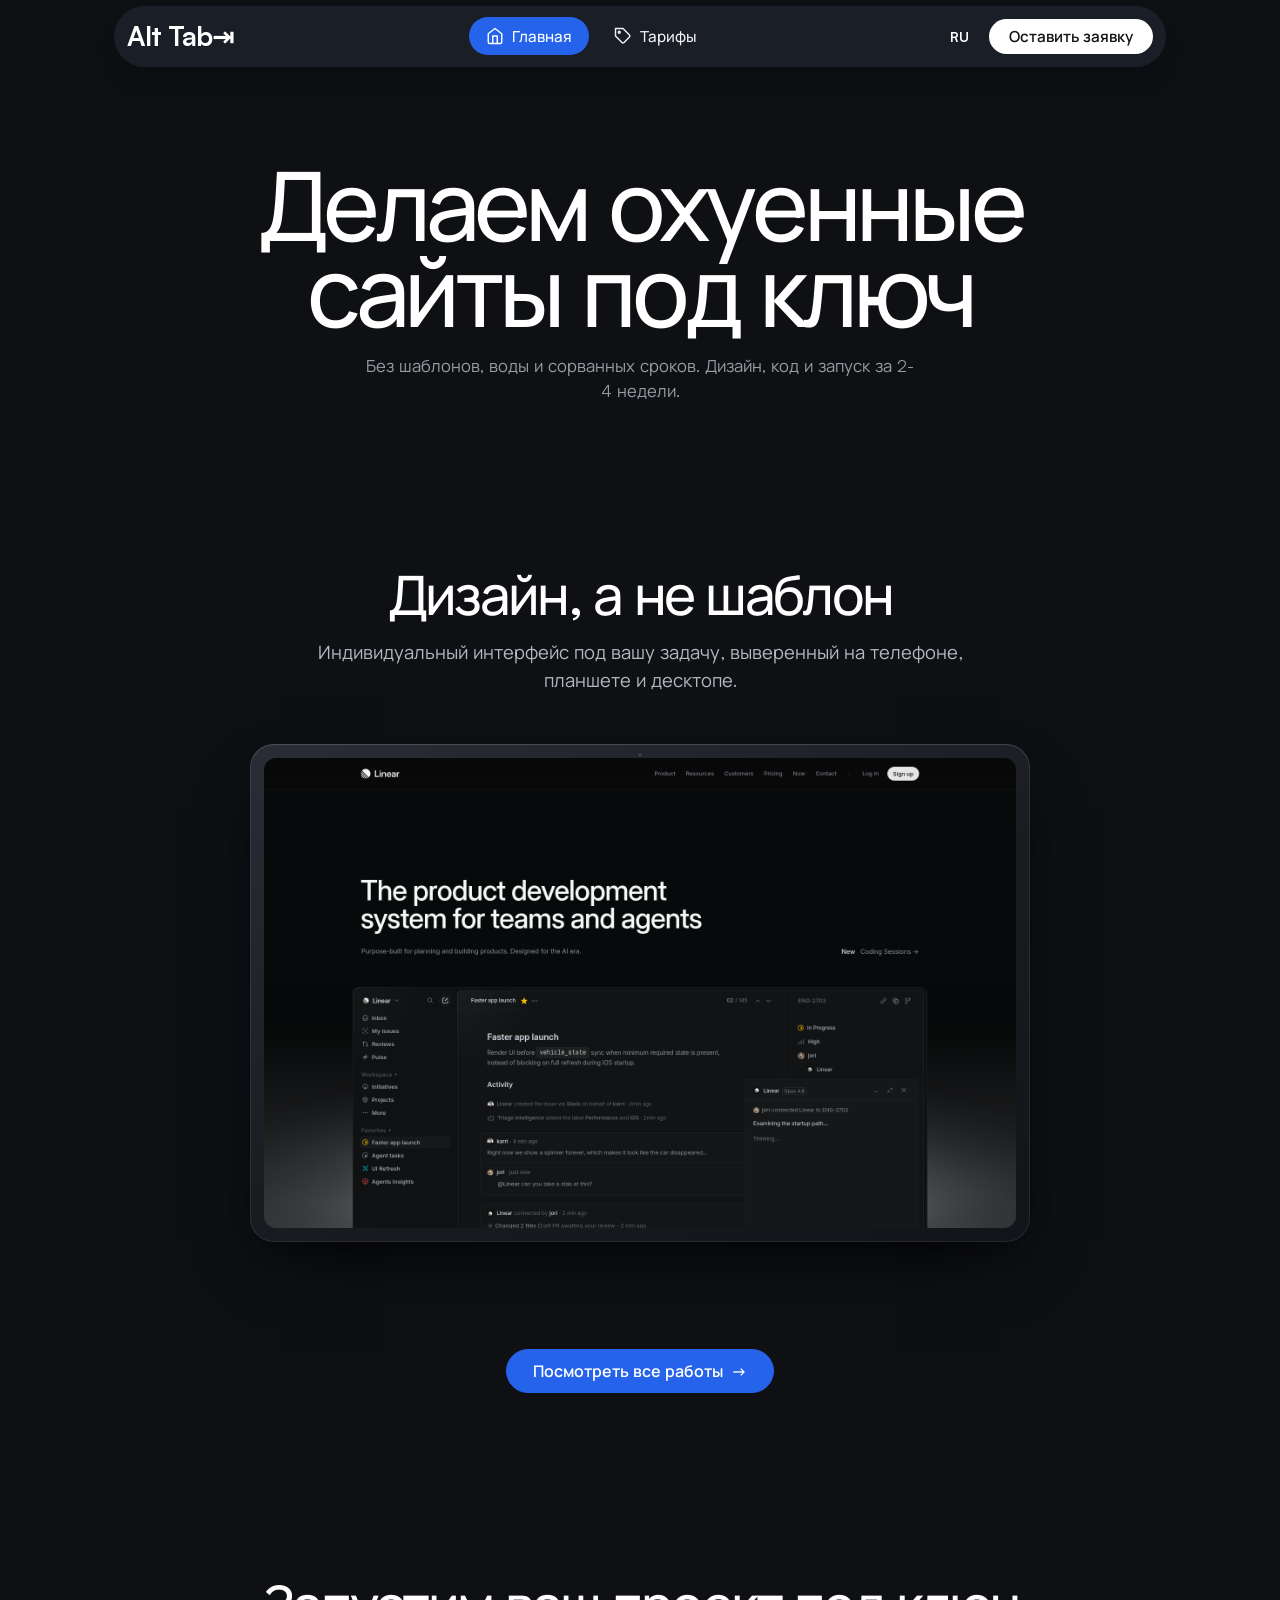
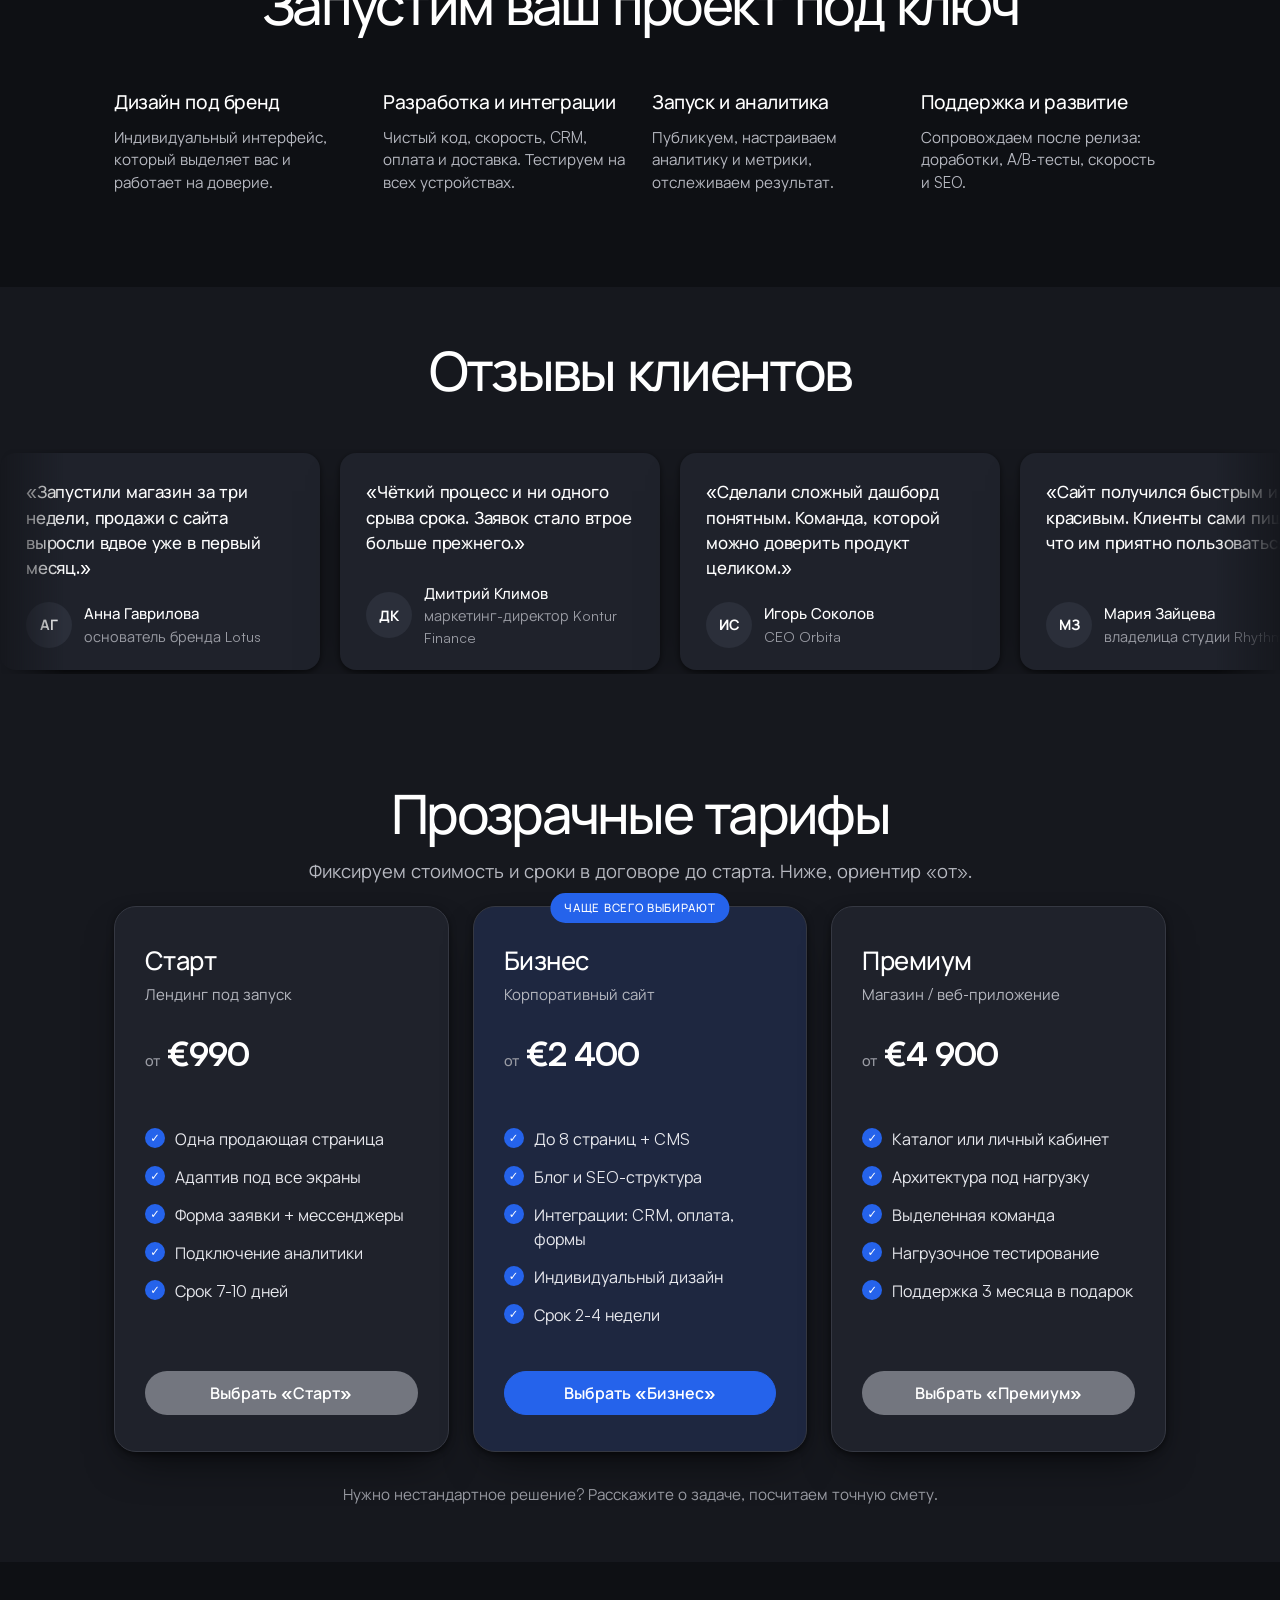
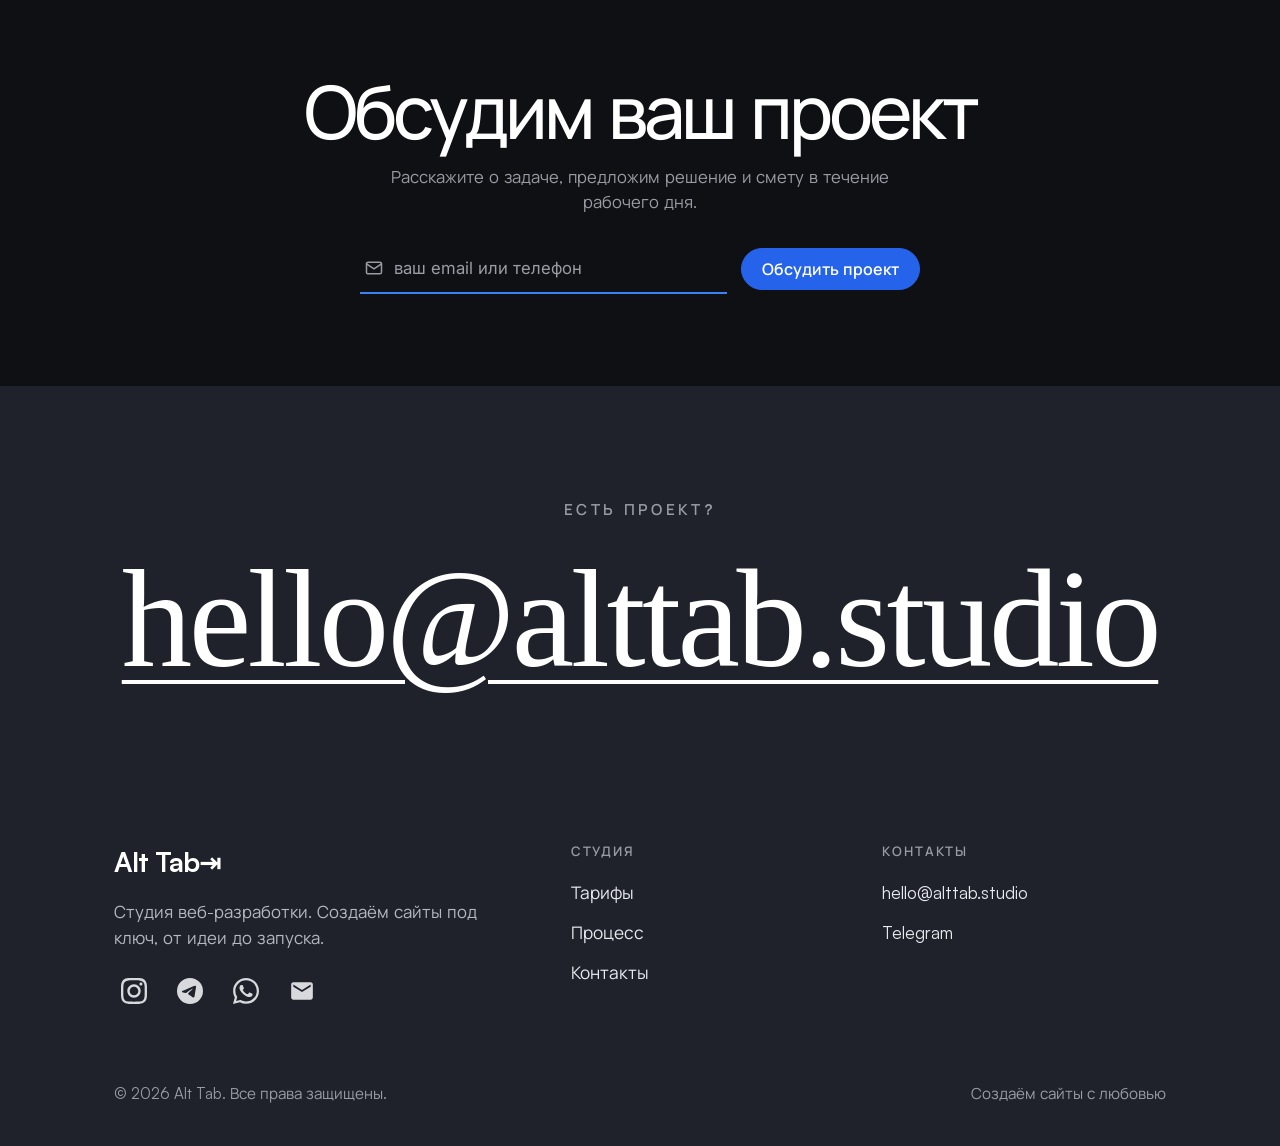
==== commit 681dc270: "Дизайн-секция: добавлена светящаяся кнопка «Посмотреть все работы» под планшетом (i18n 9 языков, hre" ====
--- a/index.html
+++ b/index.html
@@ -15,7 +15,7 @@
   <link rel="preconnect" href="https://fonts.gstatic.com" crossorigin>
   <link rel="preload" as="font" type="font/woff2" href="fonts/satoshi-700.woff2" crossorigin>
   <link rel="stylesheet" href="https://fonts.googleapis.com/css2?family=Manrope:wght@400;500;700;800&family=Inter:wght@400;500&display=swap">
-  <link rel="stylesheet" href="styles.css?v=108">
+  <link rel="stylesheet" href="styles.css?v=109">
   <script>try{var l=localStorage.getItem('locale');if(l&&/^(ru|en|de|fr|es|it|pl|ro|pt)$/.test(l))document.documentElement.lang=l;}catch(e){}</script>
 </head>
 <body>
@@ -108,6 +108,9 @@
         <div class="tablet reveal" aria-hidden="true">
           <img src="assets/screen-1.png" alt="" width="1920" height="1080" loading="lazy">
         </div>
+        <div class="works-cta reveal">
+          <a class="btn btn-solid btn-glow" href="#contact"><span data-i18n="worksCta">Посмотреть все работы</span> <span aria-hidden="true">→</span></a>
+        </div>
       </div>
     </section>
 
@@ -268,6 +271,6 @@
     </div>
   </footer>
 
-  <script src="script.js?v=101"></script>
+  <script src="script.js?v=109"></script>
 </body>
 </html>
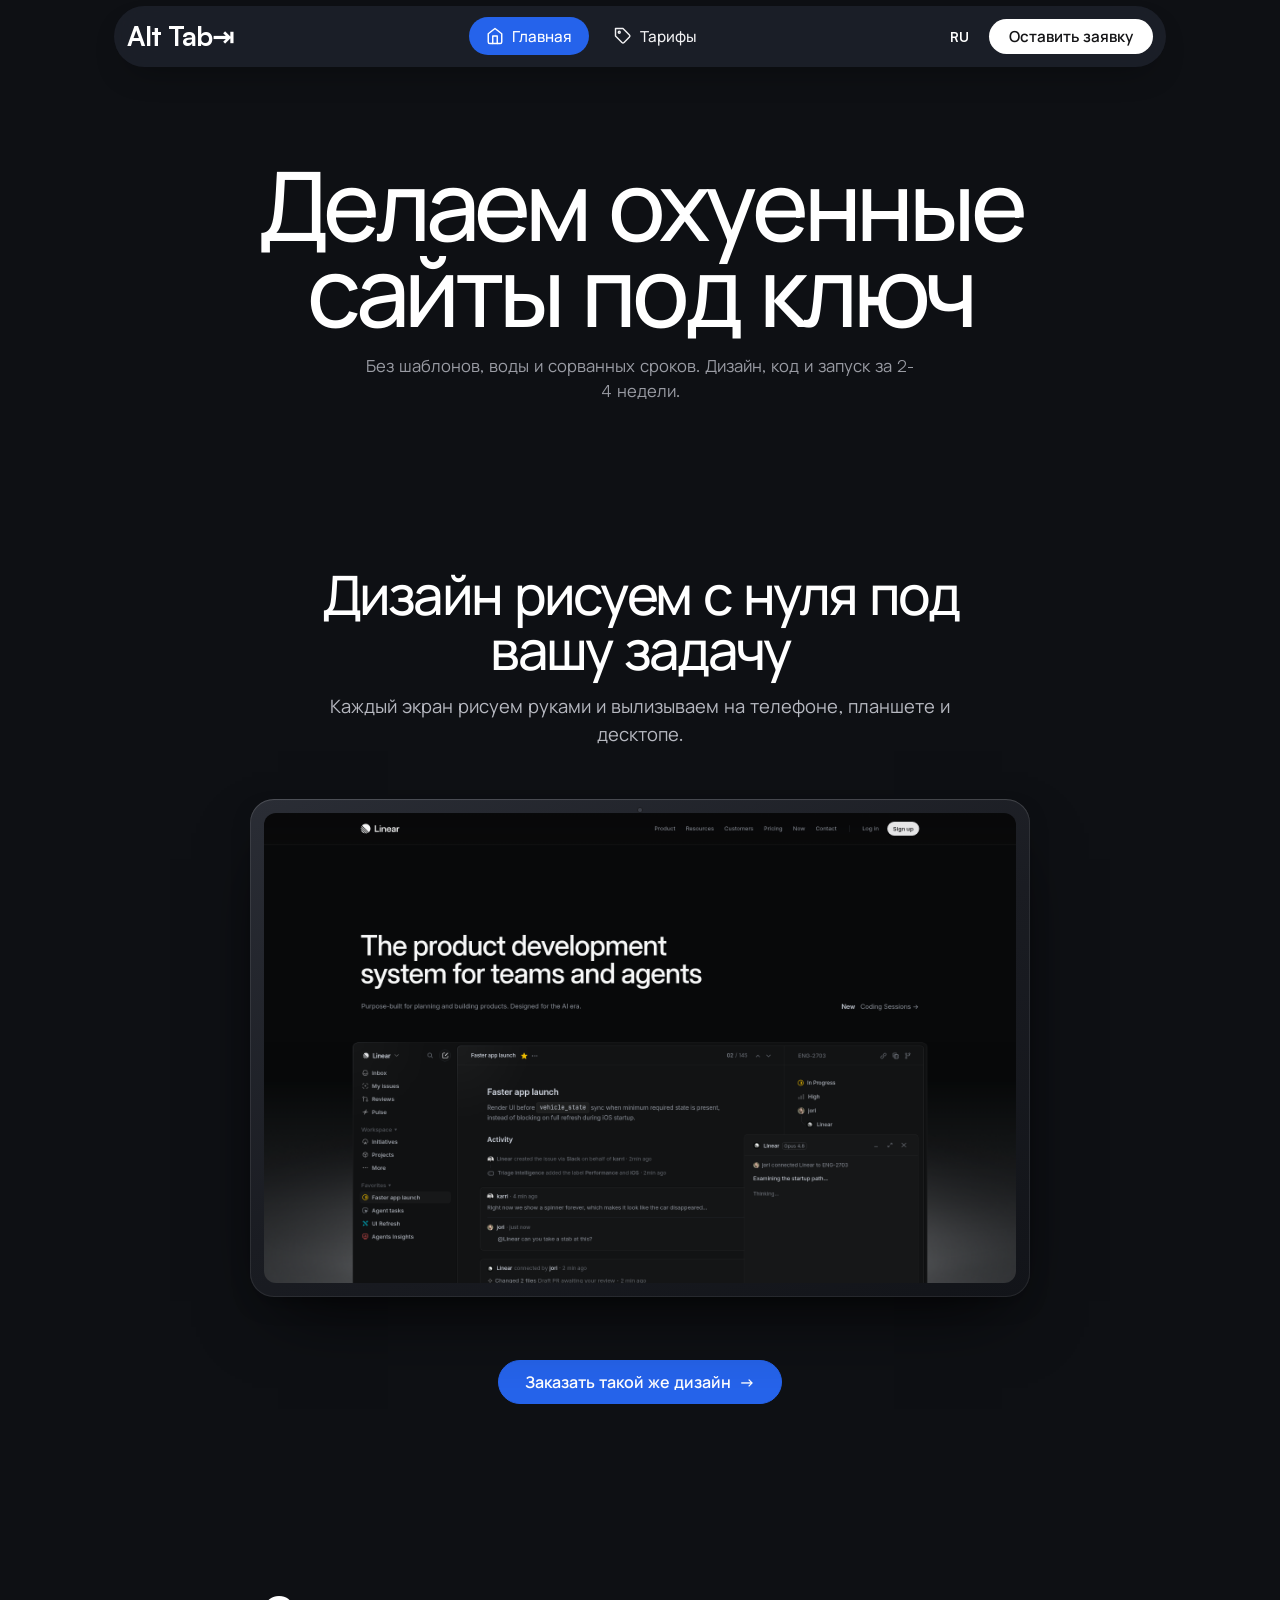
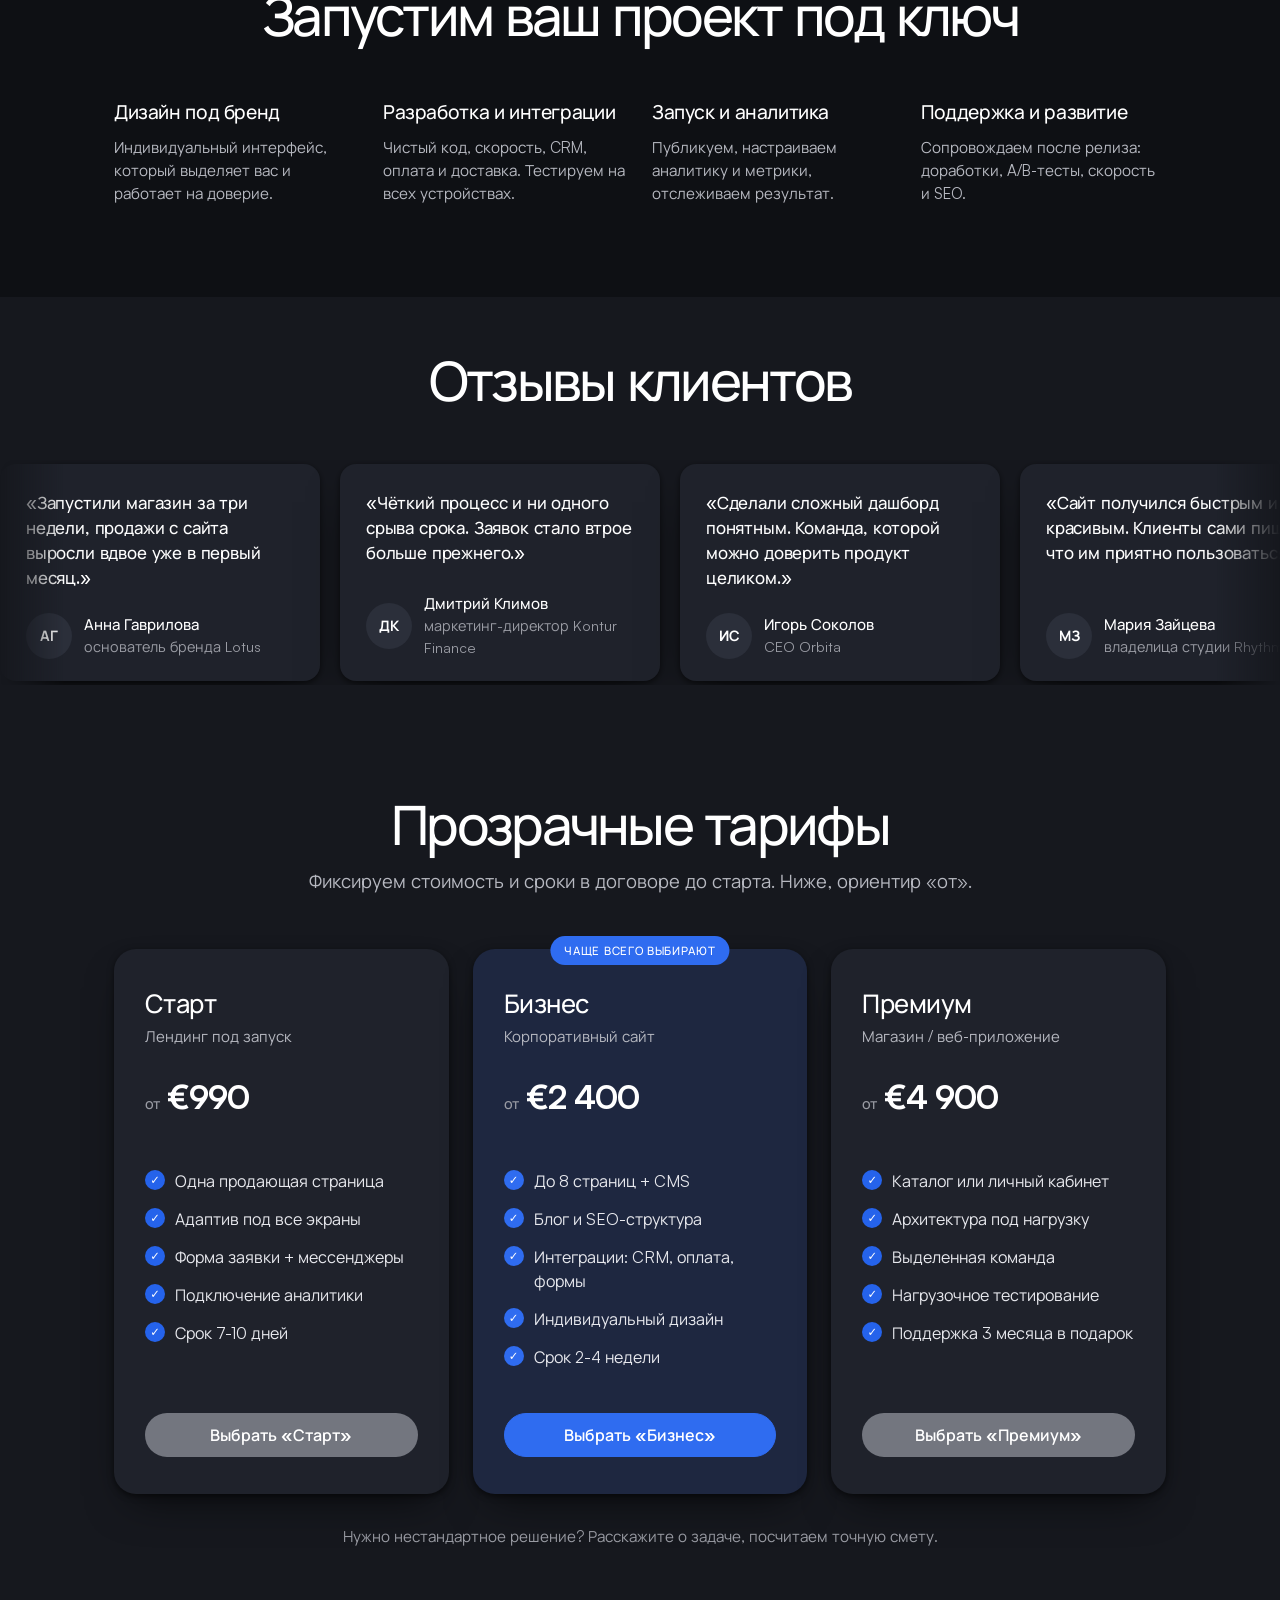
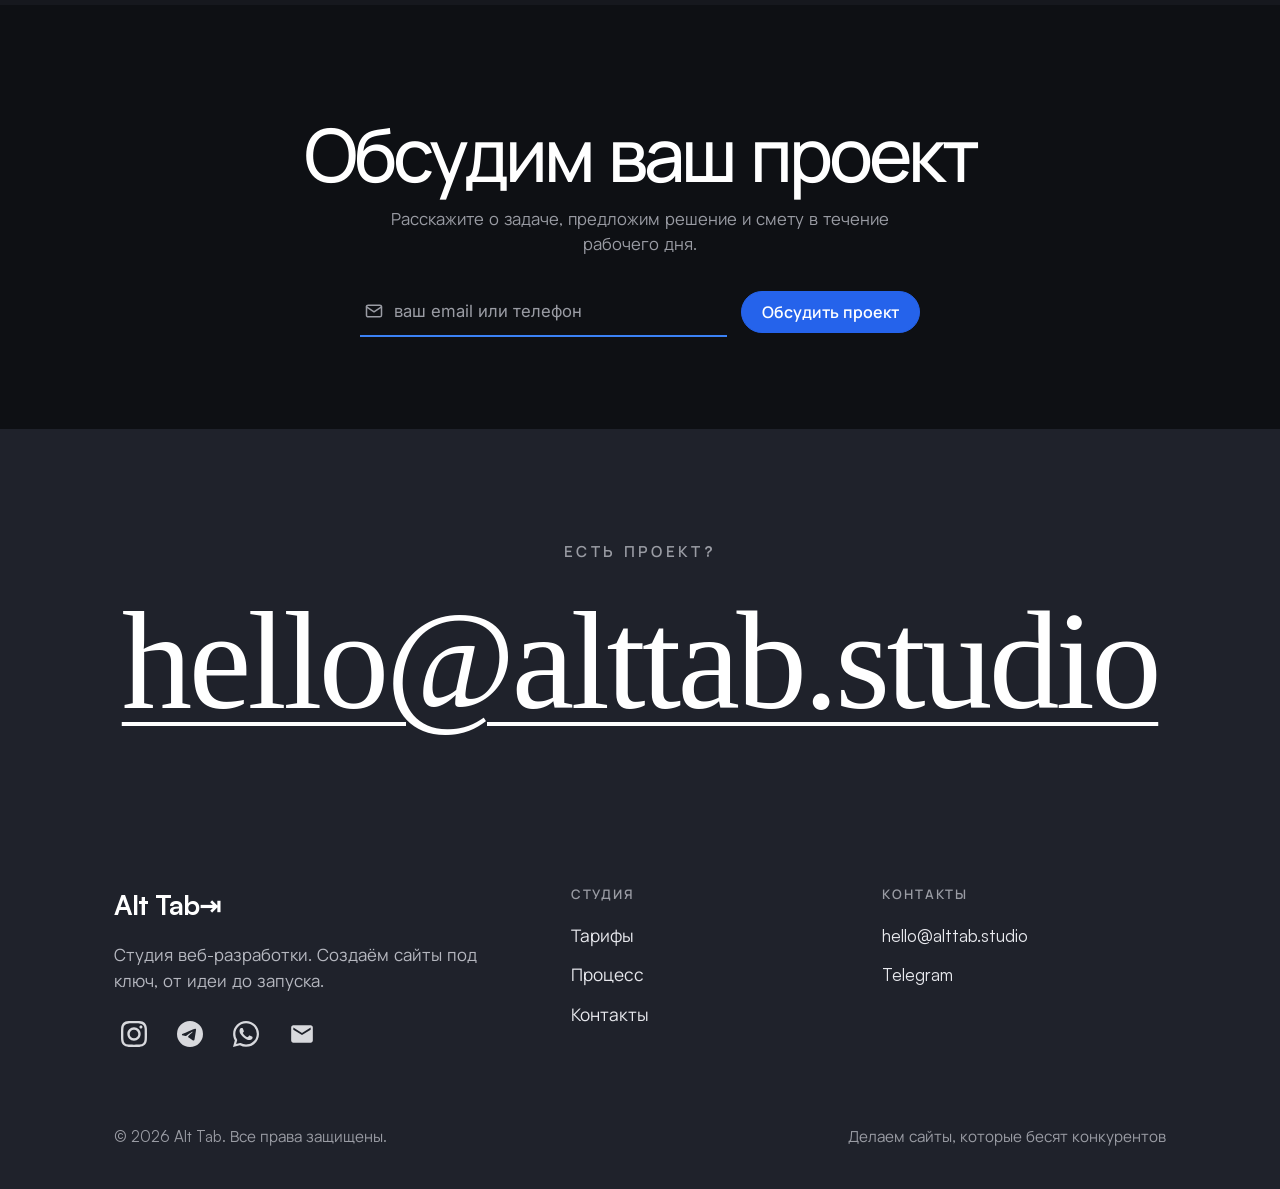
==== commit c4c5e3fd: "Правки клиента: тарифы без обводки, воздух в блоках, честные тексты - .plan: убрана рамка (+ фолбэки" ====
--- a/index.html
+++ b/index.html
@@ -15,7 +15,7 @@
   <link rel="preconnect" href="https://fonts.gstatic.com" crossorigin>
   <link rel="preload" as="font" type="font/woff2" href="fonts/satoshi-700.woff2" crossorigin>
   <link rel="stylesheet" href="https://fonts.googleapis.com/css2?family=Manrope:wght@400;500;700;800&family=Inter:wght@400;500&display=swap">
-  <link rel="stylesheet" href="styles.css?v=109">
+  <link rel="stylesheet" href="styles.css?v=110">
   <script>try{var l=localStorage.getItem('locale');if(l&&/^(ru|en|de|fr|es|it|pl|ro|pt)$/.test(l))document.documentElement.lang=l;}catch(e){}</script>
 </head>
 <body>
@@ -102,14 +102,14 @@
     <section class="section" aria-labelledby="design-heading">
       <div class="container value-grid">
         <div class="value-text reveal">
-          <h2 id="design-heading" class="section-title" data-i18n="designTitle">Дизайн, а не шаблон</h2>
-          <p class="section-lead" data-i18n="designLead">Индивидуальный интерфейс под вашу задачу, выверенный на телефоне, планшете и десктопе.</p>
+          <h2 id="design-heading" class="section-title" data-i18n="designTitle">Дизайн рисуем с нуля под вашу задачу</h2>
+          <p class="section-lead" data-i18n="designLead">Каждый экран рисуем руками и вылизываем на телефоне, планшете и десктопе.</p>
         </div>
         <div class="tablet reveal" aria-hidden="true">
           <img src="assets/screen-1.png" alt="" width="1920" height="1080" loading="lazy">
         </div>
         <div class="works-cta reveal">
-          <a class="btn btn-solid btn-glow" href="#contact"><span data-i18n="worksCta">Посмотреть все работы</span> <span aria-hidden="true">→</span></a>
+          <a class="btn btn-solid btn-glow" href="#contact"><span data-i18n="designCta">Заказать такой же дизайн</span> <span aria-hidden="true">→</span></a>
         </div>
       </div>
     </section>
@@ -267,10 +267,10 @@
 
     <div class="container footer-bottom">
       <p data-i18n="footerCopy">© 2026 Alt Tab. Все права защищены.</p>
-      <p data-i18n="footerLove">Создаём сайты с любовью</p>
+      <p data-i18n="footerLove">Делаем сайты, которые бесят конкурентов</p>
     </div>
   </footer>
 
-  <script src="script.js?v=109"></script>
+  <script src="script.js?v=110"></script>
 </body>
 </html>
--- a/styles.css
+++ b/styles.css
@@ -157,7 +157,7 @@
 .btn-sm { padding: 10px 20px; font-size: .95rem; }
 
 /* glowing "all projects" CTA */
-.works-cta { text-align: center; margin-top: clamp(32px, 5vw, 56px); }
+.works-cta { text-align: center; margin-top: clamp(4px, 1vw, 12px); }
 .btn-glow { animation: btn-glow-pulse 2.6s ease-in-out infinite; }
 @keyframes btn-glow-pulse {
   0%, 100% { box-shadow: 0 0 16px 1px rgba(37,99,235,.35); }
@@ -538,16 +538,28 @@
 .work-desc { margin-top: 10px; color: var(--granite); font-size: .98rem; }
 
 /* ---------- pricing (Pop Site: white cards, wash-blue featured) ---------- */
-.plans { margin-top: 22px; align-items: stretch; }
+.plans { margin-top: 54px; align-items: stretch; }
 .plan {
   position: relative;
   list-style: none; display: flex; flex-direction: column;
-  background: var(--page); border: 1px solid var(--border-soft); border-radius: var(--r-feature); box-shadow: var(--shadow-2);
+  background: var(--page); border: 1px solid transparent; border-radius: var(--r-feature); box-shadow: var(--shadow-2);
   padding: 34px 30px 36px;
   transition: transform .2s var(--ease), background .2s;
 }
 .plan:hover { transform: translateY(-4px); }
 .plan--featured { background: var(--wash); box-shadow: var(--shadow-2); }
+/* the border was the only card separator in forced colors / high contrast */
+@media (forced-colors: active) {
+  .plan { border: 1px solid CanvasText; }
+  .plan--featured { border: 2px solid Highlight; }
+}
+@media (prefers-contrast: more) {
+  .plan { border-color: #737782; }
+}
+/* on the featured wash the CTA fill is its own boundary, needs 3:1 against #1e2740 */
+.plan--featured .btn-solid,
+.plan--featured .plan-badge,
+.plan--featured .plan-feats li::before { background: #2f6cf0; border-color: #2f6cf0; }
 
 .plan-badge {
   position: absolute; top: -14px; left: 50%; transform: translateX(-50%);
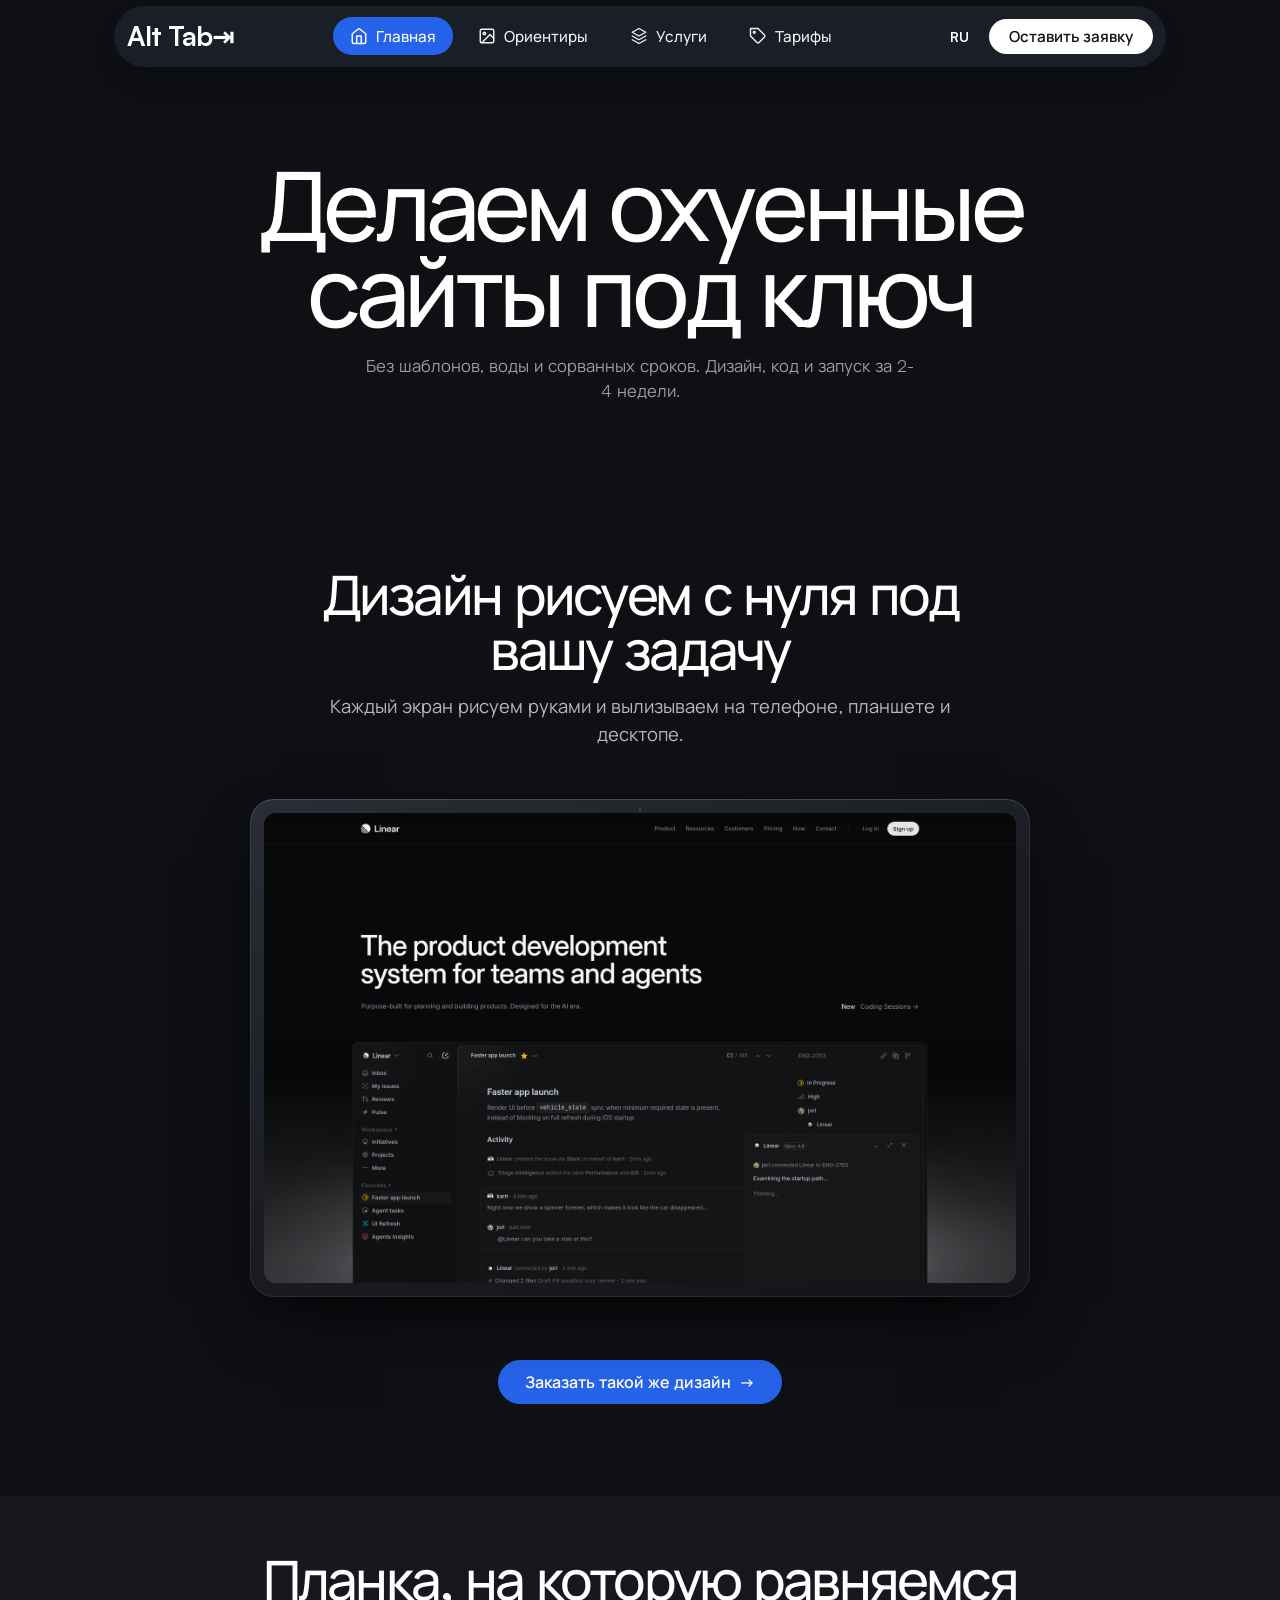
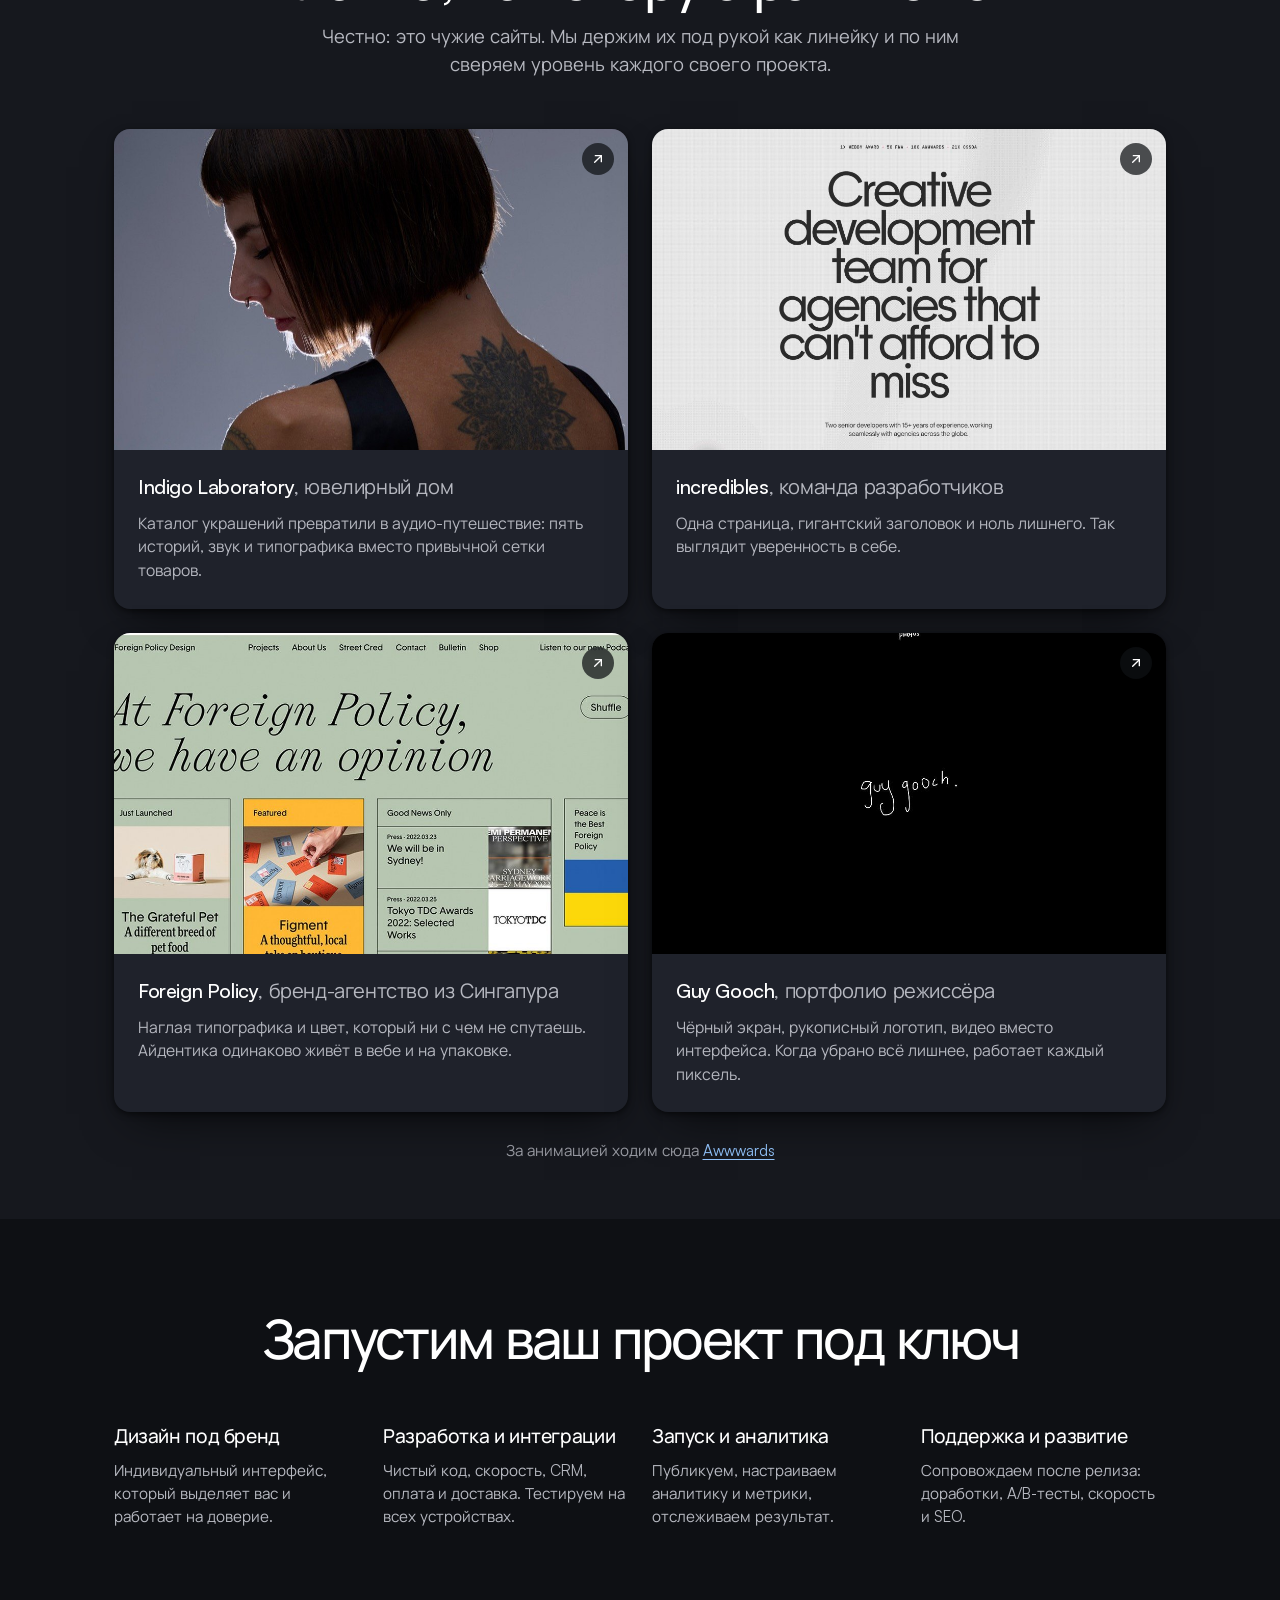
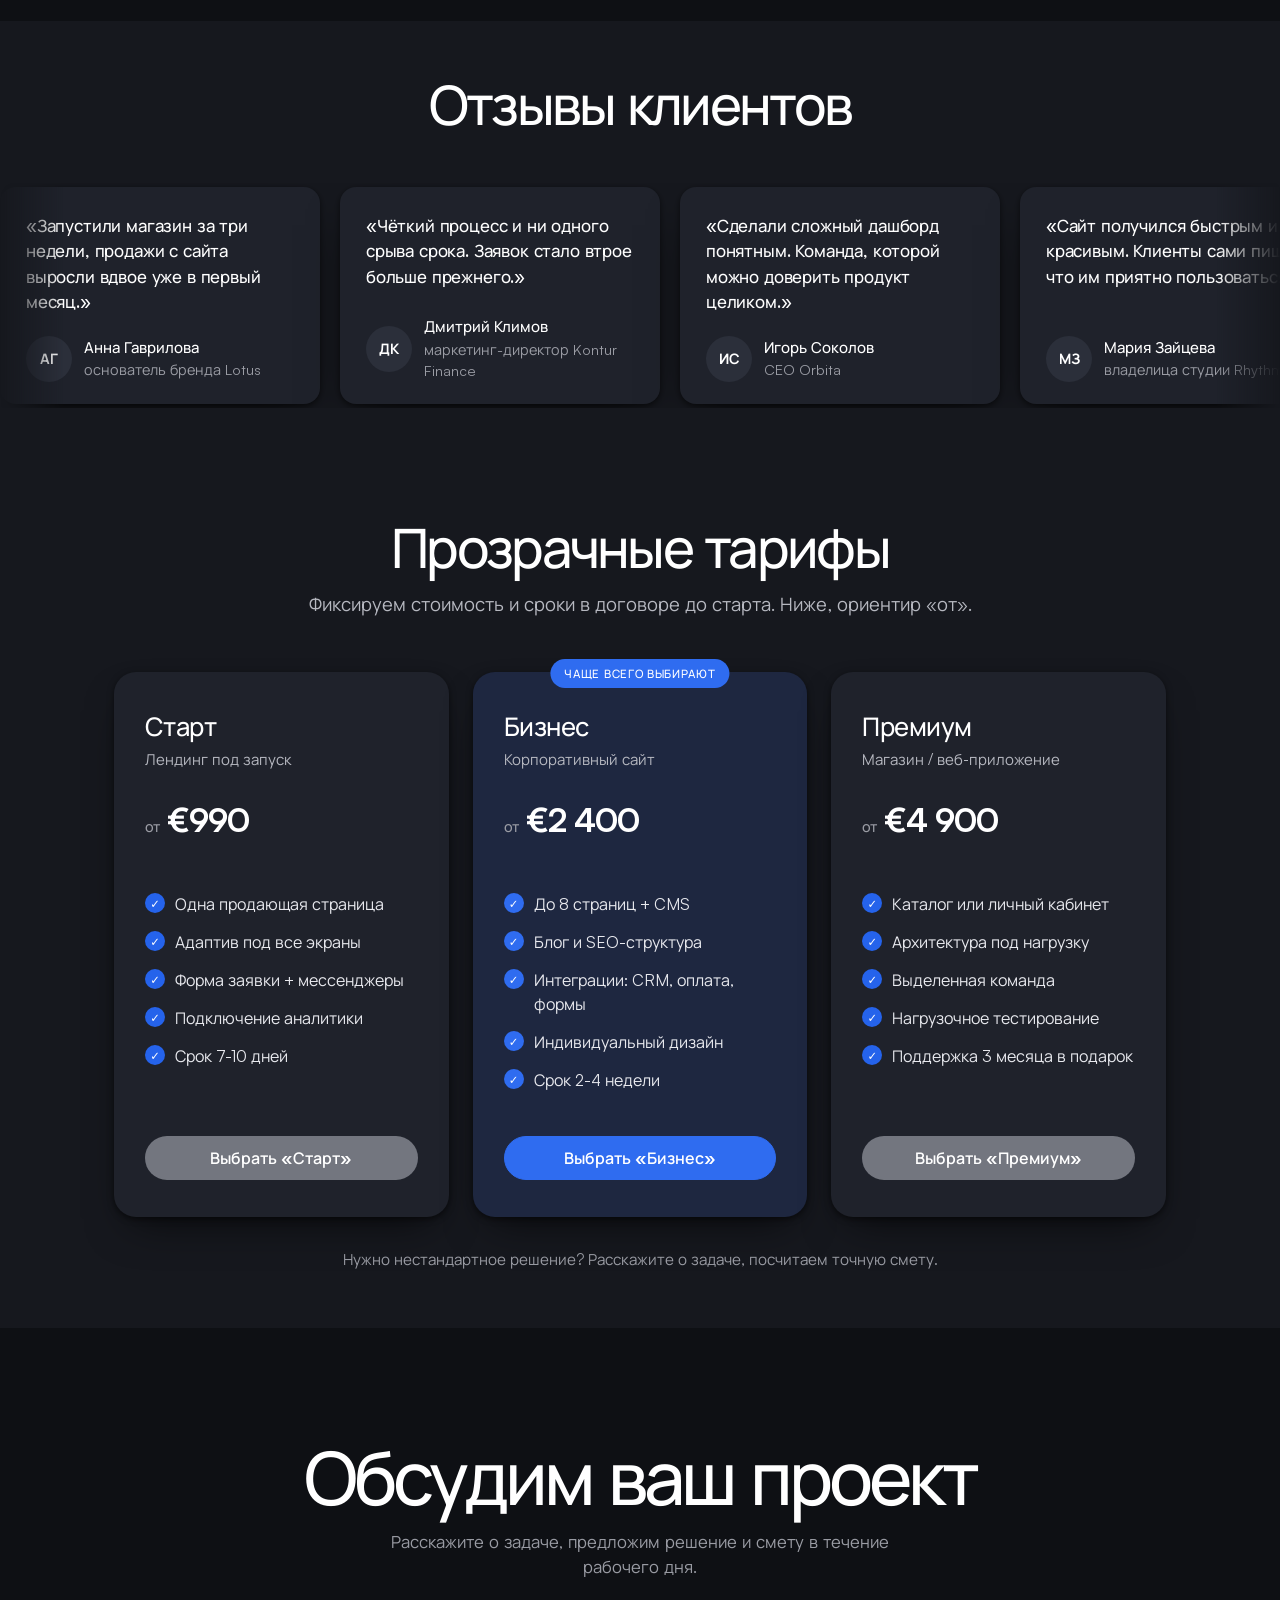
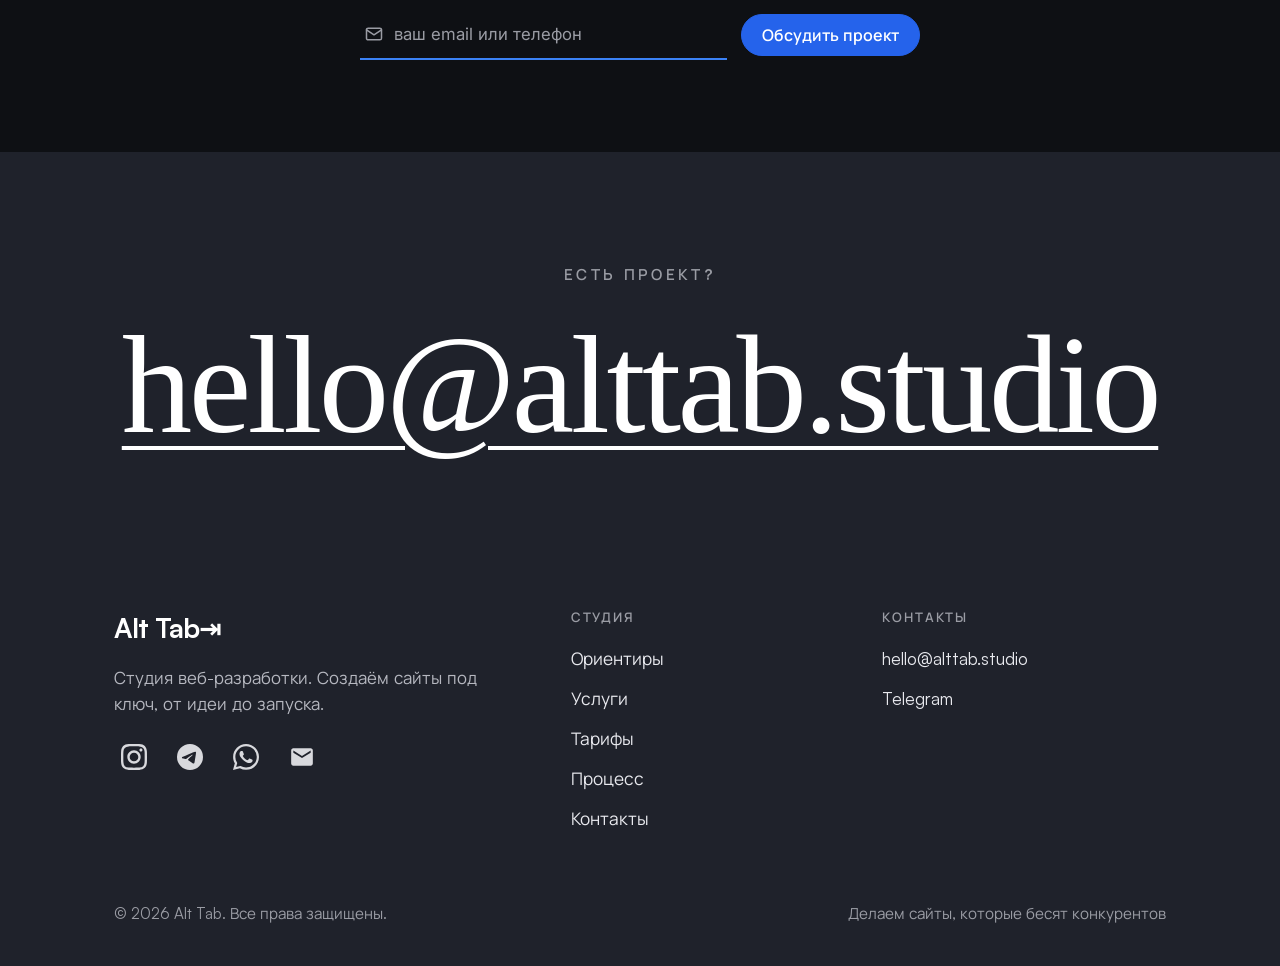
==== commit 566d6659: "Секция «Планка, на которую равняемся» + Ориентиры/Услуги в навигации Четыре сайта-ориентира (Indigo " ====
--- a/index.html
+++ b/index.html
@@ -15,7 +15,7 @@
   <link rel="preconnect" href="https://fonts.gstatic.com" crossorigin>
   <link rel="preload" as="font" type="font/woff2" href="fonts/satoshi-700.woff2" crossorigin>
   <link rel="stylesheet" href="https://fonts.googleapis.com/css2?family=Manrope:wght@400;500;700;800&family=Inter:wght@400;500&display=swap">
-  <link rel="stylesheet" href="styles.css?v=110">
+  <link rel="stylesheet" href="styles.css?v=112">
   <script>try{var l=localStorage.getItem('locale');if(l&&/^(ru|en|de|fr|es|it|pl|ro|pt)$/.test(l))document.documentElement.lang=l;}catch(e){}</script>
 </head>
 <body>
@@ -41,6 +41,12 @@
           <li><a href="#top" class="pill pill--active" aria-current="page">
             <svg class="pic" viewBox="0 0 24 24" fill="none" stroke="currentColor" stroke-width="1.9" stroke-linecap="round" stroke-linejoin="round" aria-hidden="true" focusable="false"><path d="m3 9 9-7 9 7v11a2 2 0 0 1-2 2H5a2 2 0 0 1-2-2z"/><path d="M9 22V12h6v10"/></svg>
             <span data-i18n="navHome">Главная</span></a></li>
+          <li><a href="#benchmarks" class="pill">
+            <svg class="pic" viewBox="0 0 24 24" fill="none" stroke="currentColor" stroke-width="1.9" stroke-linecap="round" stroke-linejoin="round" aria-hidden="true" focusable="false"><rect x="3" y="3" width="18" height="18" rx="2"/><circle cx="8.5" cy="8.5" r="1.6"/><path d="m21 15-5-5L5 21"/></svg>
+            <span data-i18n="navBench">Ориентиры</span></a></li>
+          <li><a href="uslugi.html" class="pill">
+            <svg class="pic" viewBox="0 0 24 24" fill="none" stroke="currentColor" stroke-width="1.9" stroke-linecap="round" stroke-linejoin="round" aria-hidden="true" focusable="false"><path d="m12 2 9 5-9 5-9-5 9-5z"/><path d="m3 12 9 5 9-5"/><path d="m3 17 9 5 9-5"/></svg>
+            <span data-i18n="navServices">Услуги</span></a></li>
           <li><a href="#pricing" class="pill">
             <svg class="pic" viewBox="0 0 24 24" fill="none" stroke="currentColor" stroke-width="1.9" stroke-linecap="round" stroke-linejoin="round" aria-hidden="true" focusable="false"><path d="M20.6 13.4 13.4 20.6a2 2 0 0 1-2.8 0L2 12V2h10l8.6 8.6a2 2 0 0 1 0 2.8z"/><circle cx="7" cy="7" r="1.3"/></svg>
             <span data-i18n="navPricing">Тарифы</span></a></li>
@@ -80,6 +86,8 @@
       <nav aria-label="Мобильное меню">
         <ul role="list" class="mobile-nav-list">
           <li><a href="#top" data-i18n="navHome">Главная</a></li>
+          <li><a href="#benchmarks" data-i18n="navBench">Ориентиры</a></li>
+          <li><a href="uslugi.html" data-i18n="navServices">Услуги</a></li>
           <li><a href="#pricing" data-i18n="navPricing">Тарифы</a></li>
         </ul>
       </nav>
@@ -111,6 +119,60 @@
         <div class="works-cta reveal">
           <a class="btn btn-solid btn-glow" href="#contact"><span data-i18n="designCta">Заказать такой же дизайн</span> <span aria-hidden="true">→</span></a>
         </div>
+      </div>
+    </section>
+
+    <!-- ============ BENCHMARKS: чужие сайты, по которым сверяем планку ============ -->
+    <section class="section section-soft" id="benchmarks" tabindex="-1" aria-labelledby="benchmarks-heading">
+      <div class="container">
+        <div class="section-head reveal">
+          <h2 id="benchmarks-heading" class="section-title" data-i18n="benchTitle">Планка, на которую равняемся</h2>
+          <p class="section-lead center" data-i18n="benchLead">Честно: это чужие сайты. Мы держим их под рукой как линейку и по ним сверяем уровень каждого своего проекта.</p>
+        </div>
+
+        <ul role="list" class="grid grid-2 works-grid">
+          <li class="work reveal">
+            <figure>
+              <span class="work-thumb"><img src="assets/works/indigo.jpg" alt="" width="1200" height="630" loading="lazy" decoding="async"></span>
+              <figcaption>
+                <h3 class="work-title"><a href="https://indigo-laboratory.it/" target="_blank" rel="noopener noreferrer">Indigo&nbsp;Laboratory<span class="work-kind"><span aria-hidden="true">, </span><span data-i18n="work1Kind">ювелирный дом</span></span> <span class="sr-only" data-i18n="newTab">(откроется в новой вкладке)</span><svg class="work-arrow" viewBox="0 0 24 24" fill="none" stroke="currentColor" stroke-width="2" stroke-linecap="round" stroke-linejoin="round" aria-hidden="true" focusable="false"><path d="M7 17 17 7"/><path d="M8 7h9v9"/></svg></a></h3>
+                <p class="work-desc" data-i18n="work1Desc">Каталог украшений превратили в аудио-путешествие: пять историй, звук и типографика вместо привычной сетки товаров.</p>
+              </figcaption>
+            </figure>
+          </li>
+
+          <li class="work reveal">
+            <figure>
+              <span class="work-thumb"><img src="assets/works/incredibles.jpg" alt="" width="1200" height="630" loading="lazy" decoding="async"></span>
+              <figcaption>
+                <h3 class="work-title"><a href="https://incredibles.dev/" target="_blank" rel="noopener noreferrer">incredibles<span class="work-kind"><span aria-hidden="true">, </span><span data-i18n="work2Kind">команда разработчиков</span></span> <span class="sr-only" data-i18n="newTab">(откроется в новой вкладке)</span><svg class="work-arrow" viewBox="0 0 24 24" fill="none" stroke="currentColor" stroke-width="2" stroke-linecap="round" stroke-linejoin="round" aria-hidden="true" focusable="false"><path d="M7 17 17 7"/><path d="M8 7h9v9"/></svg></a></h3>
+                <p class="work-desc" data-i18n="work2Desc">Одна страница, гигантский заголовок и ноль лишнего. Так выглядит уверенность в себе.</p>
+              </figcaption>
+            </figure>
+          </li>
+
+          <li class="work reveal">
+            <figure>
+              <span class="work-thumb"><img src="assets/works/foreignpolicy.jpg" alt="" width="1200" height="630" loading="lazy" decoding="async"></span>
+              <figcaption>
+                <h3 class="work-title"><a href="https://www.foreignpolicy.design/" target="_blank" rel="noopener noreferrer">Foreign&nbsp;Policy<span class="work-kind"><span aria-hidden="true">, </span><span data-i18n="work3Kind">бренд-агентство из Сингапура</span></span> <span class="sr-only" data-i18n="newTab">(откроется в новой вкладке)</span><svg class="work-arrow" viewBox="0 0 24 24" fill="none" stroke="currentColor" stroke-width="2" stroke-linecap="round" stroke-linejoin="round" aria-hidden="true" focusable="false"><path d="M7 17 17 7"/><path d="M8 7h9v9"/></svg></a></h3>
+                <p class="work-desc" data-i18n="work3Desc">Наглая типографика и цвет, который ни с чем не спутаешь. Айдентика одинаково живёт в вебе и на упаковке.</p>
+              </figcaption>
+            </figure>
+          </li>
+
+          <li class="work reveal">
+            <figure>
+              <span class="work-thumb"><img src="assets/works/guygooch.jpg" alt="" width="1200" height="630" loading="lazy" decoding="async"></span>
+              <figcaption>
+                <h3 class="work-title"><a href="https://guygooch.com/" target="_blank" rel="noopener noreferrer">Guy&nbsp;Gooch<span class="work-kind"><span aria-hidden="true">, </span><span data-i18n="work4Kind">портфолио режиссёра</span></span> <span class="sr-only" data-i18n="newTab">(откроется в новой вкладке)</span><svg class="work-arrow" viewBox="0 0 24 24" fill="none" stroke="currentColor" stroke-width="2" stroke-linecap="round" stroke-linejoin="round" aria-hidden="true" focusable="false"><path d="M7 17 17 7"/><path d="M8 7h9v9"/></svg></a></h3>
+                <p class="work-desc" data-i18n="work4Desc">Чёрный экран, рукописный логотип, видео вместо интерфейса. Когда убрано всё лишнее, работает каждый пиксель.</p>
+              </figcaption>
+            </figure>
+          </li>
+        </ul>
+
+        <p class="works-note"><span data-i18n="benchNote">За анимацией ходим сюда</span> <a href="https://www.awwwards.com/websites/animation/" target="_blank" rel="noopener noreferrer">Awwwards <span class="sr-only" data-i18n="newTab">(откроется в новой вкладке)</span></a></p>
       </div>
     </section>
 
@@ -250,6 +312,8 @@
         <div class="footer-col">
           <h2 class="footer-col-title" data-i18n="footerColStudio">Студия</h2>
           <ul role="list">
+            <li><a href="#benchmarks" data-i18n="navBench">Ориентиры</a></li>
+            <li><a href="uslugi.html" data-i18n="navServices">Услуги</a></li>
             <li><a href="#pricing" data-i18n="navPricing">Тарифы</a></li>
             <li><a href="#process" data-i18n="footerProcess">Процесс</a></li>
             <li><a href="#contact" data-i18n="footerContact">Контакты</a></li>
@@ -259,7 +323,7 @@
           <h2 class="footer-col-title" data-i18n="footerColContacts">Контакты</h2>
           <ul role="list">
             <li><a href="mailto:hello@alttab.studio">hello@alttab.studio</a></li>
-            <li><a href="https://t.me/" target="_blank" rel="noopener">Telegram <span class="sr-only" data-i18n="newTab">(откроется в новой вкладке)</span></a></li>
+            <li><a href="https://t.me/" target="_blank" rel="noopener">Telegram  <span class="sr-only" data-i18n="newTab">(откроется в новой вкладке)</span></a></li>
           </ul>
         </div>
       </nav>
@@ -271,6 +335,6 @@
     </div>
   </footer>
 
-  <script src="script.js?v=110"></script>
+  <script src="script.js?v=112"></script>
 </body>
 </html>
--- a/styles.css
+++ b/styles.css
@@ -503,39 +503,71 @@
 /* ---------- formerly-dark sections now light ---------- */
 .section-dark { background: var(--page); }
 
-/* ---------- works ---------- */
+/* ---------- works / benchmarks ---------- */
 .works-grid { margin-top: 10px; }
-.work { list-style: none; }
+/* no overflow/clip on .work or figure: it would eat the focus ring */
+.work { list-style: none; scroll-margin-top: calc(var(--header-h) + 16px); }
 .work figure {
-  height: 100%;
-  background: var(--page); border: 1px solid var(--charcoal);
-  border-radius: var(--r-card); overflow: hidden;
+  position: relative; height: 100%; display: flex; flex-direction: column;
+  background: var(--page); border-radius: var(--r-card);
+  box-shadow: var(--shadow-2);
   transition: transform .2s var(--ease), background .2s;
 }
-.work:hover figure { transform: translateY(-3px); }
 .work-thumb {
-  display: block; aspect-ratio: 16 / 10; width: 100%;
-  border-bottom: 1px solid var(--charcoal);
+  display: block; width: 100%; aspect-ratio: 16 / 10;
+  border-radius: var(--r-card) var(--r-card) 0 0;
   background: var(--surface-soft);
-  position: relative; overflow: hidden;
-}
-.work-thumb::before {
-  content: ""; position: absolute; left: 16px; right: 16px; top: 16px; height: 9px;
-  background: var(--charcoal); border-radius: 4px;
-}
-.work-thumb::after {
-  content: ""; position: absolute; left: 16px; right: 16px; top: 34px; bottom: 16px;
-  background: #fff; border: 1px solid var(--mist); border-radius: 8px;
+  overflow: hidden; /* only the image wrapper clips */
+}
+.work-thumb img {
+  display: block; width: 100%; height: 100%; object-fit: cover;
+  transition: transform .35s var(--ease);
 }
 .work figcaption { padding: 22px 24px 26px; }
-.work-meta { display: flex; align-items: center; gap: 12px; }
-.work-tag {
-  font-size: .72rem; font-weight: 500; letter-spacing: .06em; text-transform: uppercase;
-  color: var(--charcoal); border: 1px solid var(--charcoal); border-radius: 999px; padding: 4px 10px;
-}
-.work-year { font-size: .82rem; color: var(--slate); }
-.work-title { margin-top: 14px; font-size: 1.3rem; font-weight: 500; letter-spacing: -.02em; color: var(--ink); }
-.work-desc { margin-top: 10px; color: var(--granite); font-size: .98rem; }
+.work-title { font-size: 1.25rem; font-weight: 500; letter-spacing: -.02em; color: var(--ink); }
+.work-title a { color: inherit; text-decoration: none; display: inline; }
+/* stretched hit area, the description below stays selectable */
+.work-title a::after { content: ""; position: absolute; inset: 0; z-index: 1; border-radius: var(--r-card); }
+.work-kind { color: var(--granite); font-weight: 400; }
+/* corner chip instead of a trailing glyph: the arrow never gets orphaned onto its own line */
+.work-arrow {
+  position: absolute; top: 14px; right: 14px; z-index: 2;
+  width: 32px; height: 32px; padding: 8px; border-radius: 50%;
+  color: #fff; background: rgba(14,16,20,.72); backdrop-filter: blur(6px);
+  transition: background .2s var(--ease);
+}
+.work figure:hover .work-arrow,
+.work figure:has(:focus-visible) .work-arrow { background: var(--blue-fill); }
+.work-desc { position: relative; z-index: 2; margin-top: 10px; color: var(--granite); font-size: .98rem; }
+.works-note { margin-top: 28px; text-align: center; color: var(--slate); font-size: .95rem; }
+.works-note a { color: var(--blue-text); text-decoration: underline; text-underline-offset: 3px; }
+
+/* hover and keyboard focus get the same treatment */
+.work figure:hover,
+.work figure:has(:focus-visible) { transform: translateY(-3px); background: var(--surface-soft); }
+.work figure:hover .work-thumb img { transform: scale(1.03); }
+.work figure:hover .work-title a,
+.work figure:has(:focus-visible) .work-title a { text-decoration: underline; text-underline-offset: 4px; }
+/* the ring must never sit on a screenshot: draw it on the card with an opaque halo */
+.work figure:has(:focus-visible) {
+  outline: 3px solid var(--charcoal); outline-offset: 3px;
+  box-shadow: 0 0 0 3px var(--bg), 0 0 0 9px rgba(37,99,235,.35);
+}
+.work figure:has(:focus-visible) .work-title a:focus-visible { outline: none; }
+/* fallback for browsers without :has() */
+.work-title a:focus-visible { outline: 3px solid var(--charcoal); outline-offset: 2px; border-radius: 4px; }
+@media (forced-colors: active) {
+  .work figure { border: 1px solid CanvasText; }
+  .work figure:has(:focus-visible) { outline-color: Highlight; }
+}
+@media (prefers-reduced-motion: reduce) {
+  .work figure, .work-thumb img { transition: none; }
+  .work figure:hover, .work figure:has(:focus-visible) { transform: none; }
+  .work figure:hover .work-thumb img { transform: none; }
+}
+/* a card that has not revealed yet must not swallow its own focus ring */
+.js .reveal:focus-within { opacity: 1; transform: none; }
+@media (max-width: 760px) { .works-grid { grid-template-columns: 1fr; } }
 
 /* ---------- pricing (Pop Site: white cards, wash-blue featured) ---------- */
 .plans { margin-top: 54px; align-items: stretch; }
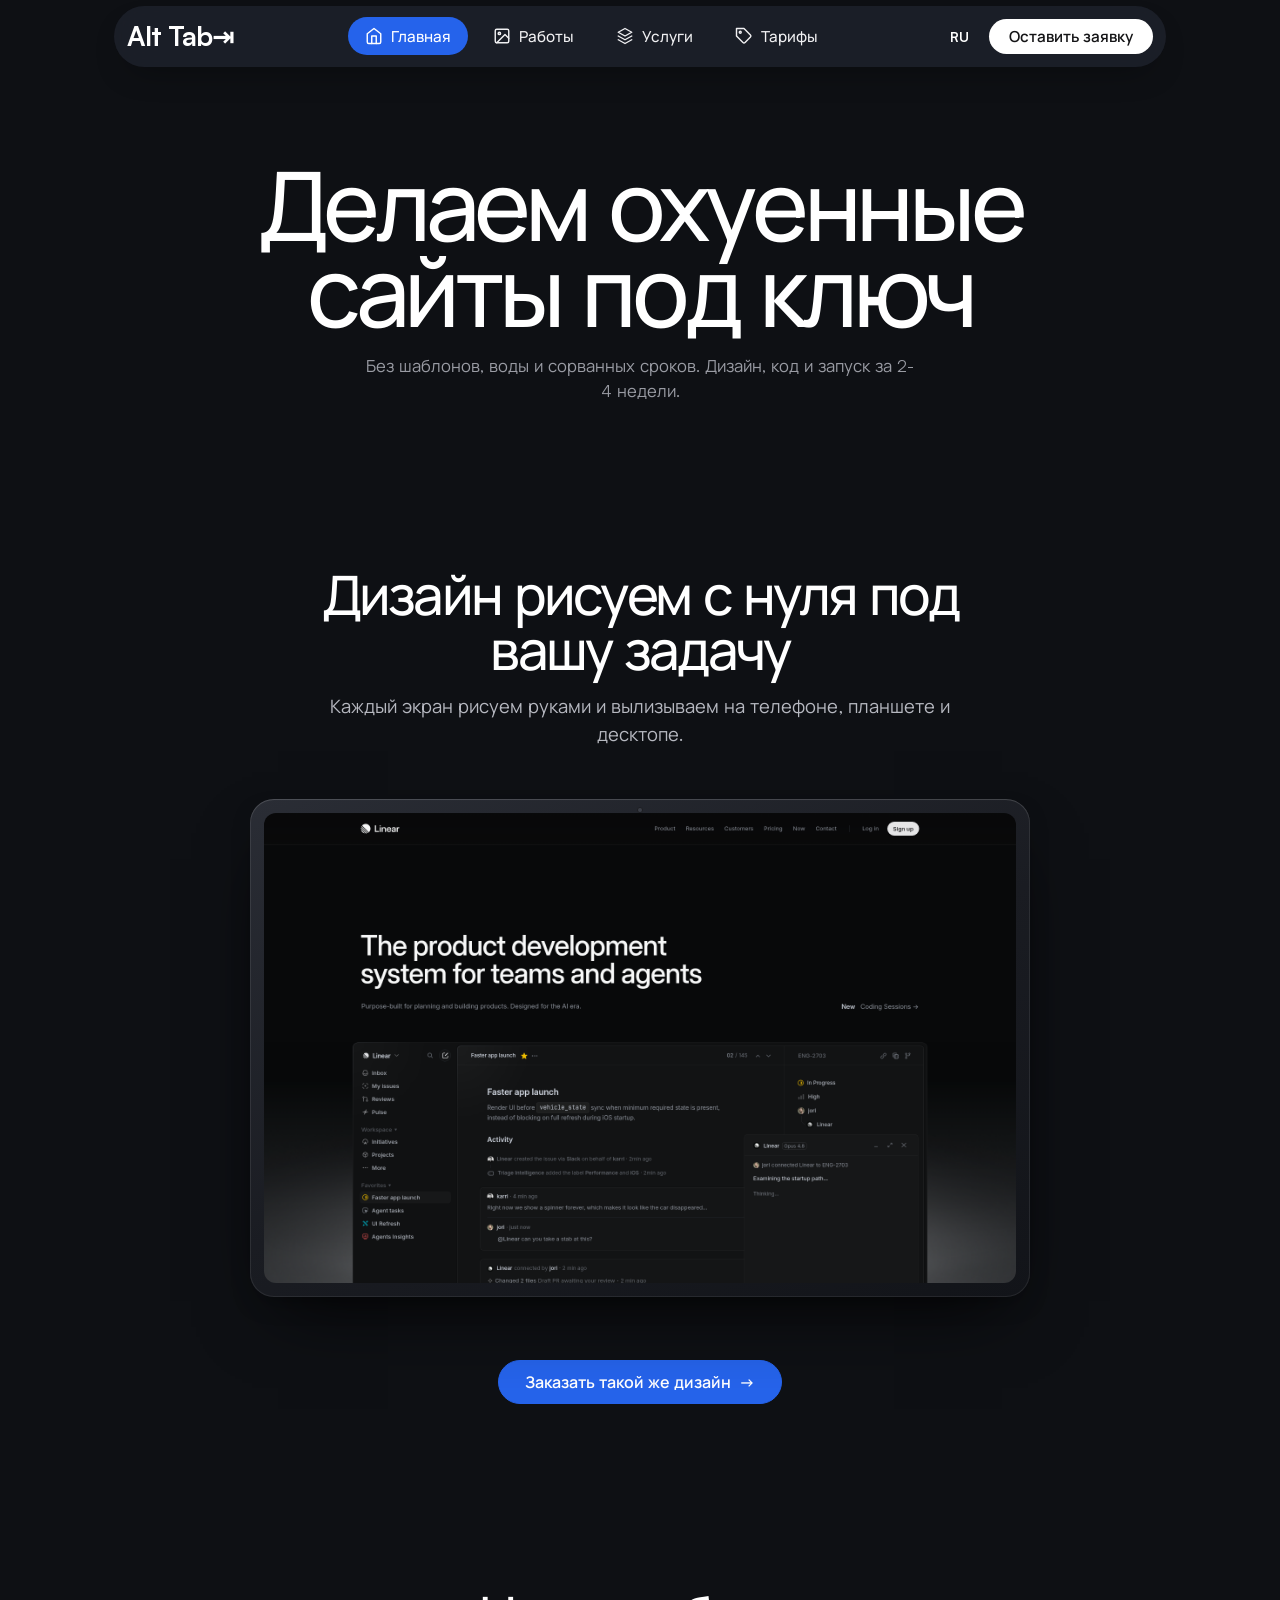
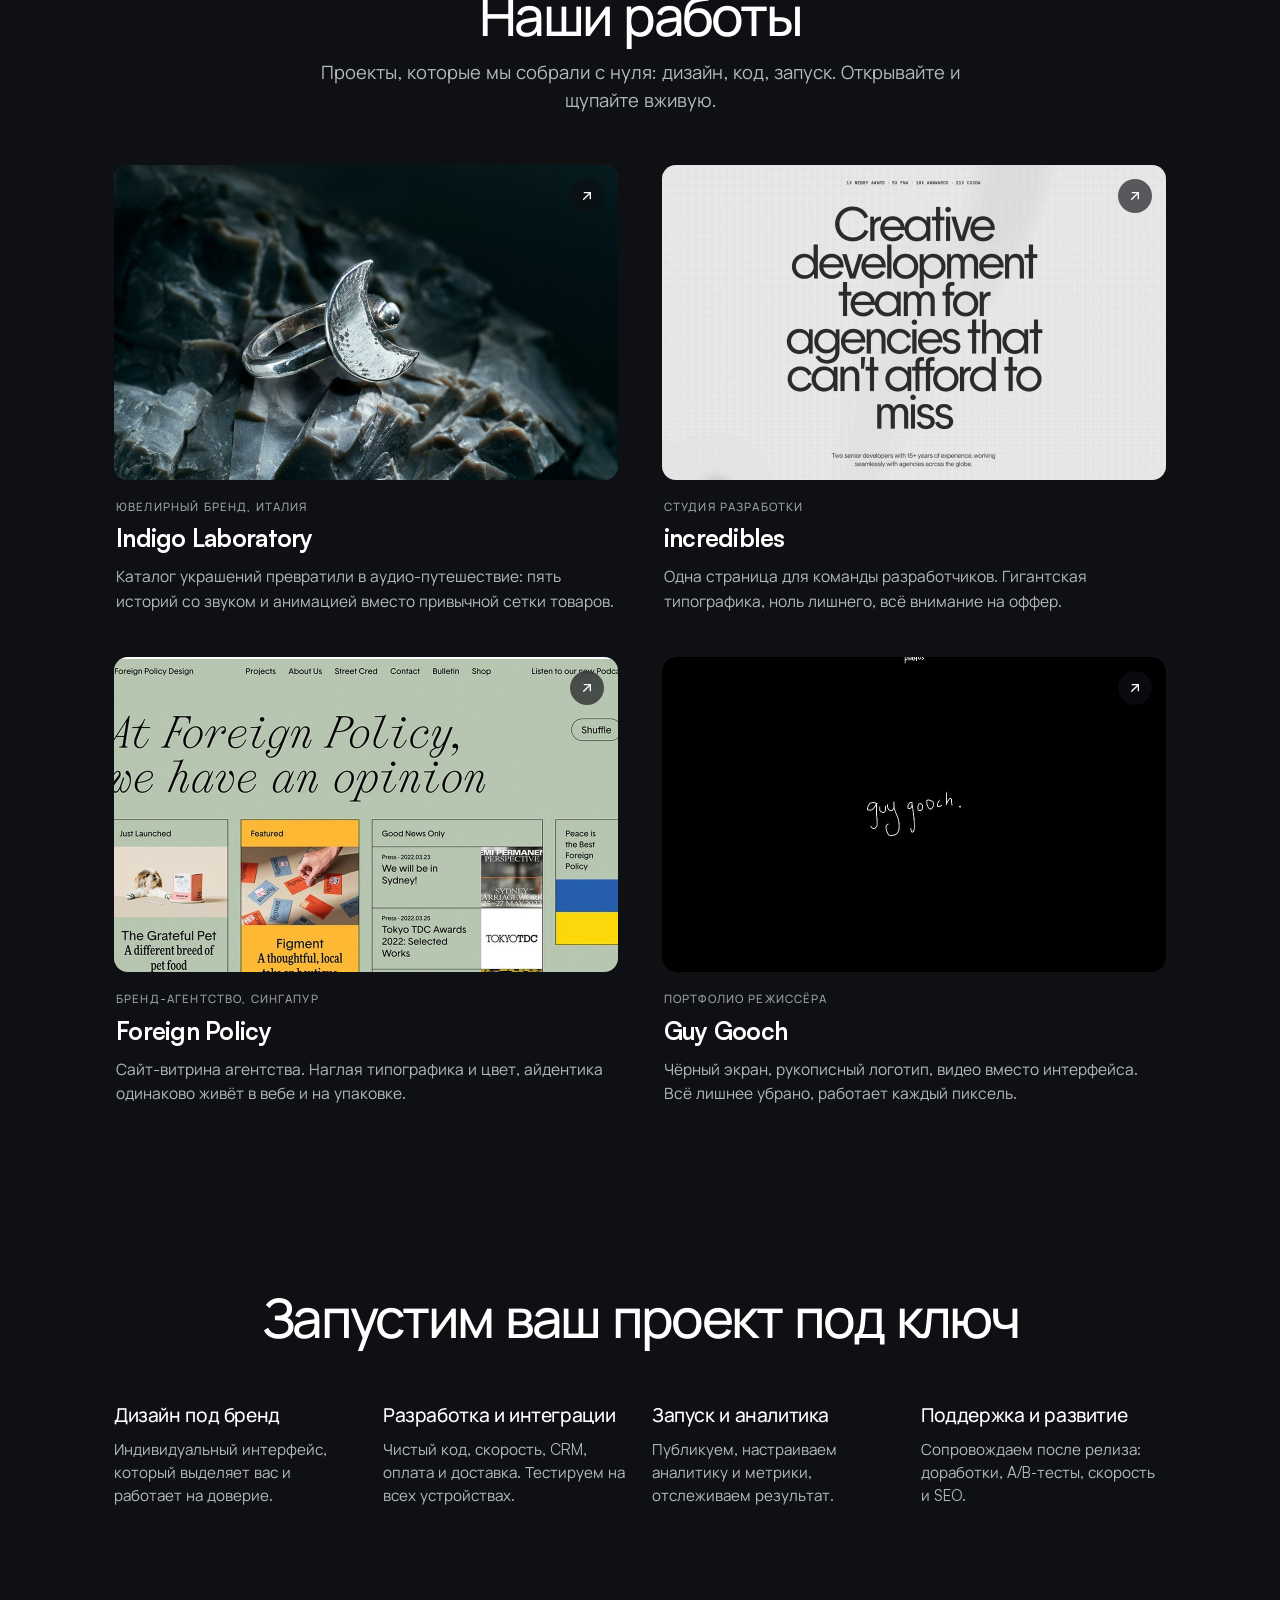
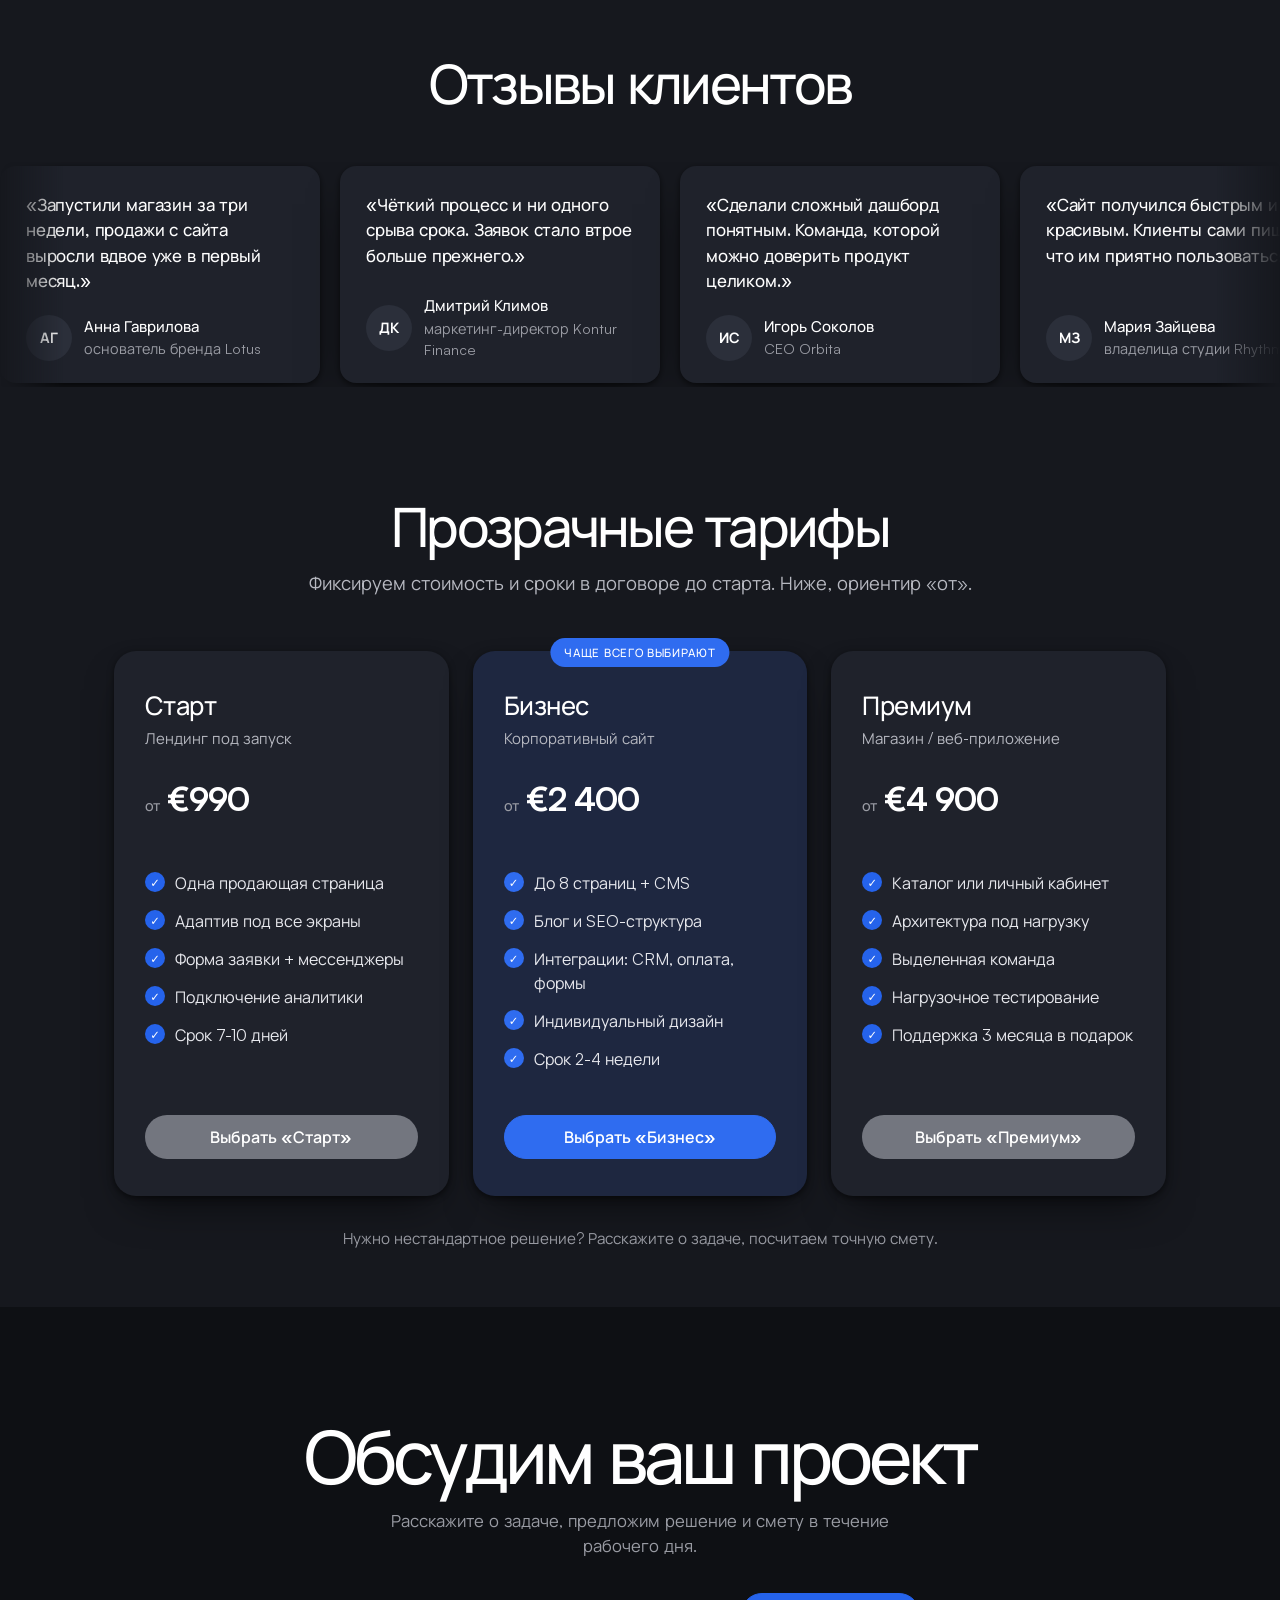
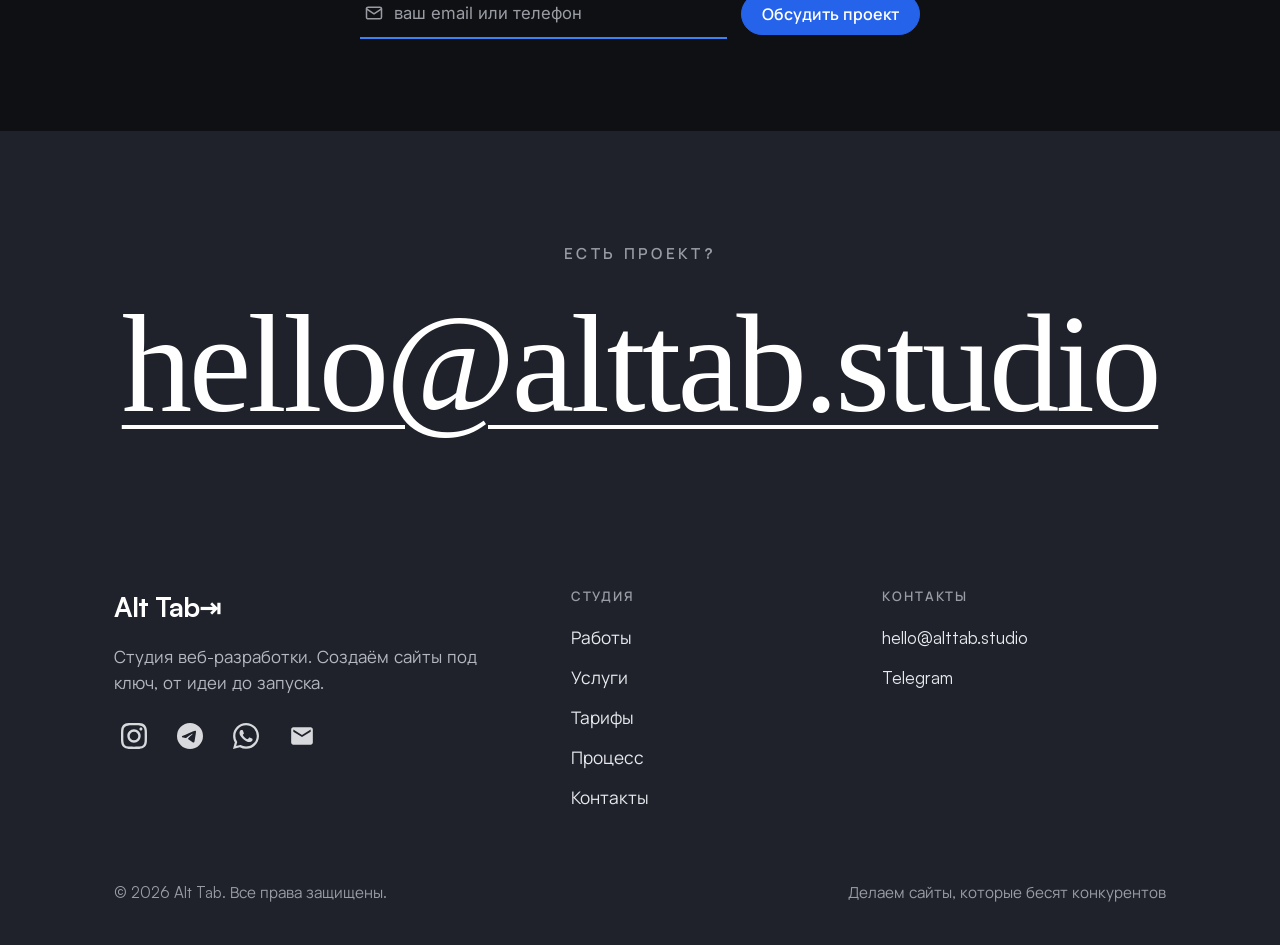
==== commit 862d1f54: "Секция «Наши работы»: галерейная вёрстка вместо карточек-коробок - секция переименована в «Наши рабо" ====
--- a/index.html
+++ b/index.html
@@ -15,7 +15,7 @@
   <link rel="preconnect" href="https://fonts.gstatic.com" crossorigin>
   <link rel="preload" as="font" type="font/woff2" href="fonts/satoshi-700.woff2" crossorigin>
   <link rel="stylesheet" href="https://fonts.googleapis.com/css2?family=Manrope:wght@400;500;700;800&family=Inter:wght@400;500&display=swap">
-  <link rel="stylesheet" href="styles.css?v=112">
+  <link rel="stylesheet" href="styles.css?v=114">
   <script>try{var l=localStorage.getItem('locale');if(l&&/^(ru|en|de|fr|es|it|pl|ro|pt)$/.test(l))document.documentElement.lang=l;}catch(e){}</script>
 </head>
 <body>
@@ -41,9 +41,9 @@
           <li><a href="#top" class="pill pill--active" aria-current="page">
             <svg class="pic" viewBox="0 0 24 24" fill="none" stroke="currentColor" stroke-width="1.9" stroke-linecap="round" stroke-linejoin="round" aria-hidden="true" focusable="false"><path d="m3 9 9-7 9 7v11a2 2 0 0 1-2 2H5a2 2 0 0 1-2-2z"/><path d="M9 22V12h6v10"/></svg>
             <span data-i18n="navHome">Главная</span></a></li>
-          <li><a href="#benchmarks" class="pill">
+          <li><a href="#works" class="pill">
             <svg class="pic" viewBox="0 0 24 24" fill="none" stroke="currentColor" stroke-width="1.9" stroke-linecap="round" stroke-linejoin="round" aria-hidden="true" focusable="false"><rect x="3" y="3" width="18" height="18" rx="2"/><circle cx="8.5" cy="8.5" r="1.6"/><path d="m21 15-5-5L5 21"/></svg>
-            <span data-i18n="navBench">Ориентиры</span></a></li>
+            <span data-i18n="navWorks">Работы</span></a></li>
           <li><a href="uslugi.html" class="pill">
             <svg class="pic" viewBox="0 0 24 24" fill="none" stroke="currentColor" stroke-width="1.9" stroke-linecap="round" stroke-linejoin="round" aria-hidden="true" focusable="false"><path d="m12 2 9 5-9 5-9-5 9-5z"/><path d="m3 12 9 5 9-5"/><path d="m3 17 9 5 9-5"/></svg>
             <span data-i18n="navServices">Услуги</span></a></li>
@@ -86,7 +86,7 @@
       <nav aria-label="Мобильное меню">
         <ul role="list" class="mobile-nav-list">
           <li><a href="#top" data-i18n="navHome">Главная</a></li>
-          <li><a href="#benchmarks" data-i18n="navBench">Ориентиры</a></li>
+          <li><a href="#works" data-i18n="navWorks">Работы</a></li>
           <li><a href="uslugi.html" data-i18n="navServices">Услуги</a></li>
           <li><a href="#pricing" data-i18n="navPricing">Тарифы</a></li>
         </ul>
@@ -122,57 +122,59 @@
       </div>
     </section>
 
-    <!-- ============ BENCHMARKS: чужие сайты, по которым сверяем планку ============ -->
-    <section class="section section-soft" id="benchmarks" tabindex="-1" aria-labelledby="benchmarks-heading">
+    <!-- ============ WORKS: наши проекты ============ -->
+    <section class="section" id="works" tabindex="-1" aria-labelledby="works-heading">
       <div class="container">
         <div class="section-head reveal">
-          <h2 id="benchmarks-heading" class="section-title" data-i18n="benchTitle">Планка, на которую равняемся</h2>
-          <p class="section-lead center" data-i18n="benchLead">Честно: это чужие сайты. Мы держим их под рукой как линейку и по ним сверяем уровень каждого своего проекта.</p>
+          <h2 id="works-heading" class="section-title" data-i18n="worksTitle">Наши работы</h2>
+          <p class="section-lead center" data-i18n="worksLead">Проекты, которые мы собрали с нуля: дизайн, код, запуск. Открывайте и щупайте вживую.</p>
         </div>
 
         <ul role="list" class="grid grid-2 works-grid">
           <li class="work reveal">
             <figure>
-              <span class="work-thumb"><img src="assets/works/indigo.jpg" alt="" width="1200" height="630" loading="lazy" decoding="async"></span>
+              <span class="work-thumb"><img src="assets/works/indigo.jpg" alt="" width="1200" height="630" loading="eager" fetchpriority="high"><svg class="work-arrow" viewBox="0 0 24 24" fill="none" stroke="currentColor" stroke-width="2" stroke-linecap="round" stroke-linejoin="round" aria-hidden="true" focusable="false"><path d="M7 17 17 7"/><path d="M8 7h9v9"/></svg></span>
               <figcaption>
-                <h3 class="work-title"><a href="https://indigo-laboratory.it/" target="_blank" rel="noopener noreferrer">Indigo&nbsp;Laboratory<span class="work-kind"><span aria-hidden="true">, </span><span data-i18n="work1Kind">ювелирный дом</span></span> <span class="sr-only" data-i18n="newTab">(откроется в новой вкладке)</span><svg class="work-arrow" viewBox="0 0 24 24" fill="none" stroke="currentColor" stroke-width="2" stroke-linecap="round" stroke-linejoin="round" aria-hidden="true" focusable="false"><path d="M7 17 17 7"/><path d="M8 7h9v9"/></svg></a></h3>
-                <p class="work-desc" data-i18n="work1Desc">Каталог украшений превратили в аудио-путешествие: пять историй, звук и типографика вместо привычной сетки товаров.</p>
+                <p class="work-kind" data-i18n="work1Kind">Ювелирный бренд, Италия</p>
+                <h3 class="work-title"><a href="https://indigo-laboratory.it/" target="_blank" rel="noopener noreferrer">Indigo&nbsp;Laboratory <span class="sr-only" data-i18n="newTab">(откроется в новой вкладке)</span></a></h3>
+                <p class="work-desc" data-i18n="work1Desc">Каталог украшений превратили в аудио-путешествие: пять историй со звуком и анимацией вместо привычной сетки товаров.</p>
               </figcaption>
             </figure>
           </li>
 
           <li class="work reveal">
             <figure>
-              <span class="work-thumb"><img src="assets/works/incredibles.jpg" alt="" width="1200" height="630" loading="lazy" decoding="async"></span>
+              <span class="work-thumb"><img src="assets/works/incredibles.jpg" alt="" width="1200" height="630" loading="lazy" decoding="async"><svg class="work-arrow" viewBox="0 0 24 24" fill="none" stroke="currentColor" stroke-width="2" stroke-linecap="round" stroke-linejoin="round" aria-hidden="true" focusable="false"><path d="M7 17 17 7"/><path d="M8 7h9v9"/></svg></span>
               <figcaption>
-                <h3 class="work-title"><a href="https://incredibles.dev/" target="_blank" rel="noopener noreferrer">incredibles<span class="work-kind"><span aria-hidden="true">, </span><span data-i18n="work2Kind">команда разработчиков</span></span> <span class="sr-only" data-i18n="newTab">(откроется в новой вкладке)</span><svg class="work-arrow" viewBox="0 0 24 24" fill="none" stroke="currentColor" stroke-width="2" stroke-linecap="round" stroke-linejoin="round" aria-hidden="true" focusable="false"><path d="M7 17 17 7"/><path d="M8 7h9v9"/></svg></a></h3>
-                <p class="work-desc" data-i18n="work2Desc">Одна страница, гигантский заголовок и ноль лишнего. Так выглядит уверенность в себе.</p>
+                <p class="work-kind" data-i18n="work2Kind">Студия разработки</p>
+                <h3 class="work-title"><a href="https://incredibles.dev/" target="_blank" rel="noopener noreferrer">incredibles <span class="sr-only" data-i18n="newTab">(откроется в новой вкладке)</span></a></h3>
+                <p class="work-desc" data-i18n="work2Desc">Одна страница для команды разработчиков. Гигантская типографика, ноль лишнего, всё внимание на оффер.</p>
               </figcaption>
             </figure>
           </li>
 
           <li class="work reveal">
             <figure>
-              <span class="work-thumb"><img src="assets/works/foreignpolicy.jpg" alt="" width="1200" height="630" loading="lazy" decoding="async"></span>
+              <span class="work-thumb"><img src="assets/works/foreignpolicy.jpg" alt="" width="1200" height="630" loading="lazy" decoding="async"><svg class="work-arrow" viewBox="0 0 24 24" fill="none" stroke="currentColor" stroke-width="2" stroke-linecap="round" stroke-linejoin="round" aria-hidden="true" focusable="false"><path d="M7 17 17 7"/><path d="M8 7h9v9"/></svg></span>
               <figcaption>
-                <h3 class="work-title"><a href="https://www.foreignpolicy.design/" target="_blank" rel="noopener noreferrer">Foreign&nbsp;Policy<span class="work-kind"><span aria-hidden="true">, </span><span data-i18n="work3Kind">бренд-агентство из Сингапура</span></span> <span class="sr-only" data-i18n="newTab">(откроется в новой вкладке)</span><svg class="work-arrow" viewBox="0 0 24 24" fill="none" stroke="currentColor" stroke-width="2" stroke-linecap="round" stroke-linejoin="round" aria-hidden="true" focusable="false"><path d="M7 17 17 7"/><path d="M8 7h9v9"/></svg></a></h3>
-                <p class="work-desc" data-i18n="work3Desc">Наглая типографика и цвет, который ни с чем не спутаешь. Айдентика одинаково живёт в вебе и на упаковке.</p>
+                <p class="work-kind" data-i18n="work3Kind">Бренд-агентство, Сингапур</p>
+                <h3 class="work-title"><a href="https://www.foreignpolicy.design/" target="_blank" rel="noopener noreferrer">Foreign&nbsp;Policy <span class="sr-only" data-i18n="newTab">(откроется в новой вкладке)</span></a></h3>
+                <p class="work-desc" data-i18n="work3Desc">Сайт-витрина агентства. Наглая типографика и цвет, айдентика одинаково живёт в вебе и на упаковке.</p>
               </figcaption>
             </figure>
           </li>
 
           <li class="work reveal">
             <figure>
-              <span class="work-thumb"><img src="assets/works/guygooch.jpg" alt="" width="1200" height="630" loading="lazy" decoding="async"></span>
+              <span class="work-thumb"><img src="assets/works/guygooch.jpg" alt="" width="1200" height="630" loading="lazy" decoding="async"><svg class="work-arrow" viewBox="0 0 24 24" fill="none" stroke="currentColor" stroke-width="2" stroke-linecap="round" stroke-linejoin="round" aria-hidden="true" focusable="false"><path d="M7 17 17 7"/><path d="M8 7h9v9"/></svg></span>
               <figcaption>
-                <h3 class="work-title"><a href="https://guygooch.com/" target="_blank" rel="noopener noreferrer">Guy&nbsp;Gooch<span class="work-kind"><span aria-hidden="true">, </span><span data-i18n="work4Kind">портфолио режиссёра</span></span> <span class="sr-only" data-i18n="newTab">(откроется в новой вкладке)</span><svg class="work-arrow" viewBox="0 0 24 24" fill="none" stroke="currentColor" stroke-width="2" stroke-linecap="round" stroke-linejoin="round" aria-hidden="true" focusable="false"><path d="M7 17 17 7"/><path d="M8 7h9v9"/></svg></a></h3>
-                <p class="work-desc" data-i18n="work4Desc">Чёрный экран, рукописный логотип, видео вместо интерфейса. Когда убрано всё лишнее, работает каждый пиксель.</p>
+                <p class="work-kind" data-i18n="work4Kind">Портфолио режиссёра</p>
+                <h3 class="work-title"><a href="https://guygooch.com/" target="_blank" rel="noopener noreferrer">Guy&nbsp;Gooch <span class="sr-only" data-i18n="newTab">(откроется в новой вкладке)</span></a></h3>
+                <p class="work-desc" data-i18n="work4Desc">Чёрный экран, рукописный логотип, видео вместо интерфейса. Всё лишнее убрано, работает каждый пиксель.</p>
               </figcaption>
             </figure>
           </li>
         </ul>
-
-        <p class="works-note"><span data-i18n="benchNote">За анимацией ходим сюда</span> <a href="https://www.awwwards.com/websites/animation/" target="_blank" rel="noopener noreferrer">Awwwards <span class="sr-only" data-i18n="newTab">(откроется в новой вкладке)</span></a></p>
       </div>
     </section>
 
@@ -312,7 +314,7 @@
         <div class="footer-col">
           <h2 class="footer-col-title" data-i18n="footerColStudio">Студия</h2>
           <ul role="list">
-            <li><a href="#benchmarks" data-i18n="navBench">Ориентиры</a></li>
+            <li><a href="#works" data-i18n="navWorks">Работы</a></li>
             <li><a href="uslugi.html" data-i18n="navServices">Услуги</a></li>
             <li><a href="#pricing" data-i18n="navPricing">Тарифы</a></li>
             <li><a href="#process" data-i18n="footerProcess">Процесс</a></li>
@@ -335,6 +337,6 @@
     </div>
   </footer>
 
-  <script src="script.js?v=112"></script>
+  <script src="script.js?v=114"></script>
 </body>
 </html>
--- a/styles.css
+++ b/styles.css
@@ -503,69 +503,69 @@
 /* ---------- formerly-dark sections now light ---------- */
 .section-dark { background: var(--page); }
 
-/* ---------- works / benchmarks ---------- */
-.works-grid { margin-top: 10px; }
-/* no overflow/clip on .work or figure: it would eat the focus ring */
+/* ---------- works: галерея без «коробок», картинка + текст на фоне секции ---------- */
+.works-grid { margin-top: 18px; gap: clamp(28px, 3.4vw, 44px); }
+/* никакого overflow/clip на .work и figure: съест фокус-кольцо */
 .work { list-style: none; scroll-margin-top: calc(var(--header-h) + 16px); }
 .work figure {
   position: relative; height: 100%; display: flex; flex-direction: column;
-  background: var(--page); border-radius: var(--r-card);
-  box-shadow: var(--shadow-2);
-  transition: transform .2s var(--ease), background .2s;
 }
 .work-thumb {
-  display: block; width: 100%; aspect-ratio: 16 / 10;
-  border-radius: var(--r-card) var(--r-card) 0 0;
-  background: var(--surface-soft);
-  overflow: hidden; /* only the image wrapper clips */
+  position: relative; display: block; width: 100%; aspect-ratio: 16 / 10;
+  border-radius: 14px; background: var(--surface-soft);
+  /* тонкий внутренний кант: почти чёрные превью не выглядят пустой дырой */
+  box-shadow: inset 0 0 0 1px rgba(255,255,255,.09);
+  overflow: hidden; /* клипует только обёртку картинки */
 }
 .work-thumb img {
   display: block; width: 100%; height: 100%; object-fit: cover;
-  transition: transform .35s var(--ease);
-}
-.work figcaption { padding: 22px 24px 26px; }
-.work-title { font-size: 1.25rem; font-weight: 500; letter-spacing: -.02em; color: var(--ink); }
-.work-title a { color: inherit; text-decoration: none; display: inline; }
-/* stretched hit area, the description below stays selectable */
-.work-title a::after { content: ""; position: absolute; inset: 0; z-index: 1; border-radius: var(--r-card); }
-.work-kind { color: var(--granite); font-weight: 400; }
-/* corner chip instead of a trailing glyph: the arrow never gets orphaned onto its own line */
+  transition: transform .5s var(--ease);
+}
+.work figcaption { padding: 18px 2px 0; }
+.work-kind {
+  font-size: .72rem; font-weight: 500; letter-spacing: .1em; text-transform: uppercase;
+  color: var(--slate);
+}
+.work-title { margin-top: 9px; font-size: clamp(1.35rem, 1.9vw, 1.6rem); font-weight: 700; letter-spacing: -.03em; line-height: 1.15; color: var(--ink); }
+.work-title a { color: inherit; text-decoration: none; }
+/* растянутая зона клика, описание ниже остаётся выделяемым */
+.work-title a::after { content: ""; position: absolute; inset: 0; z-index: 1; border-radius: 14px; }
+.work-desc { position: relative; z-index: 2; margin-top: 12px; max-width: 46ch; color: var(--granite); font-size: .97rem; line-height: 1.6; }
+
 .work-arrow {
   position: absolute; top: 14px; right: 14px; z-index: 2;
-  width: 32px; height: 32px; padding: 8px; border-radius: 50%;
-  color: #fff; background: rgba(14,16,20,.72); backdrop-filter: blur(6px);
-  transition: background .2s var(--ease);
-}
+  width: 34px; height: 34px; padding: 9px; border-radius: 50%;
+  color: #fff; background: rgba(14,16,20,.66); backdrop-filter: blur(6px);
+  transition: background .2s var(--ease), transform .2s var(--ease);
+}
+
+/* ховер и клавиатурный фокус выглядят одинаково */
+.work figure:hover .work-thumb img,
+.work figure:has(:focus-visible) .work-thumb img { transform: scale(1.04); }
 .work figure:hover .work-arrow,
-.work figure:has(:focus-visible) .work-arrow { background: var(--blue-fill); }
-.work-desc { position: relative; z-index: 2; margin-top: 10px; color: var(--granite); font-size: .98rem; }
-.works-note { margin-top: 28px; text-align: center; color: var(--slate); font-size: .95rem; }
-.works-note a { color: var(--blue-text); text-decoration: underline; text-underline-offset: 3px; }
-
-/* hover and keyboard focus get the same treatment */
-.work figure:hover,
-.work figure:has(:focus-visible) { transform: translateY(-3px); background: var(--surface-soft); }
-.work figure:hover .work-thumb img { transform: scale(1.03); }
-.work figure:hover .work-title a,
-.work figure:has(:focus-visible) .work-title a { text-decoration: underline; text-underline-offset: 4px; }
-/* the ring must never sit on a screenshot: draw it on the card with an opaque halo */
-.work figure:has(:focus-visible) {
+.work figure:has(:focus-visible) .work-arrow { background: var(--blue-fill); transform: translate(2px, -2px); }
+.work figure:hover .work-title,
+.work figure:has(:focus-visible) .work-title { color: var(--blue-text); }
+/* кольцо не должно ложиться на скриншот: рисуем его на превью с непрозрачным гало */
+.work figure:has(:focus-visible) .work-thumb {
   outline: 3px solid var(--charcoal); outline-offset: 3px;
-  box-shadow: 0 0 0 3px var(--bg), 0 0 0 9px rgba(37,99,235,.35);
+  box-shadow: inset 0 0 0 1px rgba(255,255,255,.09), 0 0 0 3px var(--bg), 0 0 0 9px rgba(37,99,235,.35);
 }
 .work figure:has(:focus-visible) .work-title a:focus-visible { outline: none; }
-/* fallback for browsers without :has() */
-.work-title a:focus-visible { outline: 3px solid var(--charcoal); outline-offset: 2px; border-radius: 4px; }
+/* фолбэк для браузеров без :has() */
+.work-title a:focus-visible { outline: 3px solid var(--charcoal); outline-offset: 3px; border-radius: 4px; }
 @media (forced-colors: active) {
-  .work figure { border: 1px solid CanvasText; }
-  .work figure:has(:focus-visible) { outline-color: Highlight; }
+  .work-thumb { border: 1px solid CanvasText; }
+  .work figure:has(:focus-visible) .work-thumb { outline-color: Highlight; }
 }
 @media (prefers-reduced-motion: reduce) {
-  .work figure, .work-thumb img { transition: none; }
-  .work figure:hover, .work figure:has(:focus-visible) { transform: none; }
-  .work figure:hover .work-thumb img { transform: none; }
-}
-/* a card that has not revealed yet must not swallow its own focus ring */
+  .work-thumb img, .work-arrow { transition: none; }
+  .work figure:hover .work-thumb img,
+  .work figure:has(:focus-visible) .work-thumb img { transform: none; }
+  .work figure:hover .work-arrow,
+  .work figure:has(:focus-visible) .work-arrow { transform: none; }
+}
+/* нераскрытая карточка не должна глотать своё фокус-кольцо */
 .js .reveal:focus-within { opacity: 1; transform: none; }
 @media (max-width: 760px) { .works-grid { grid-template-columns: 1fr; } }
 
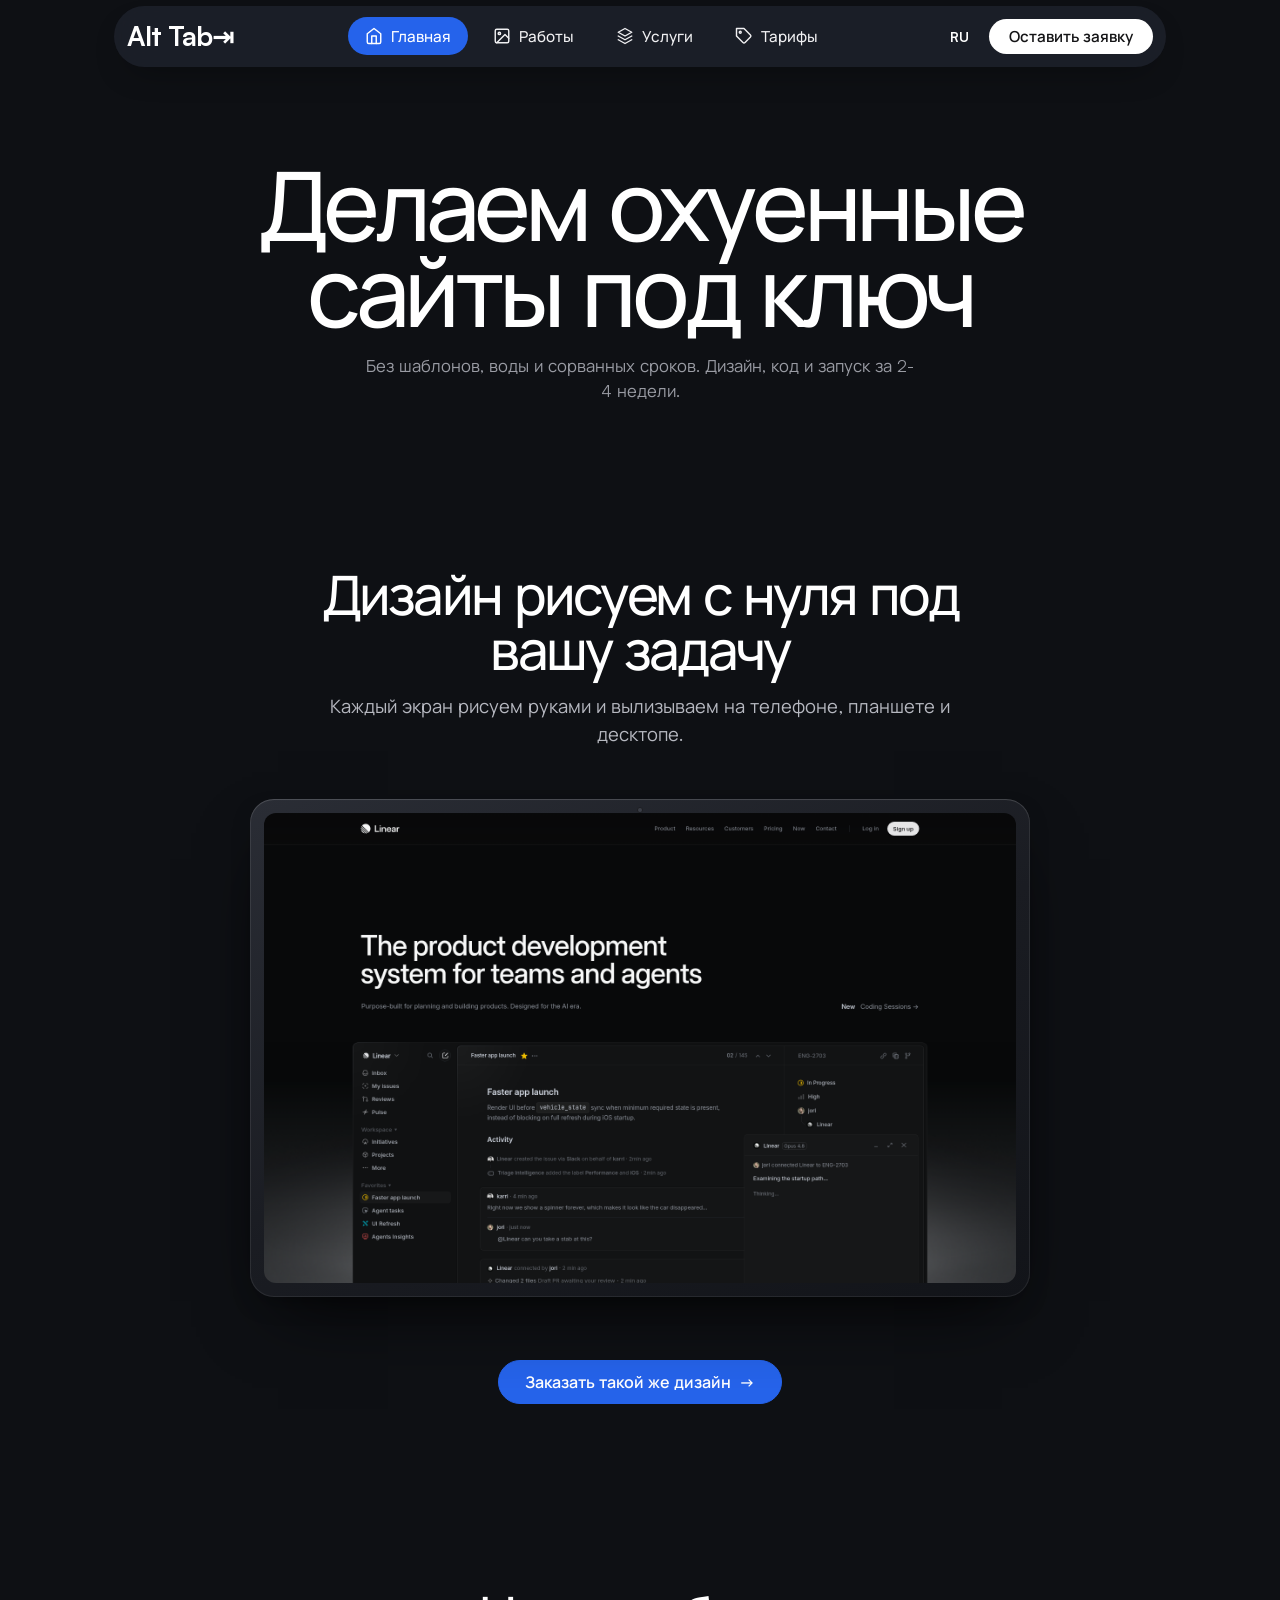
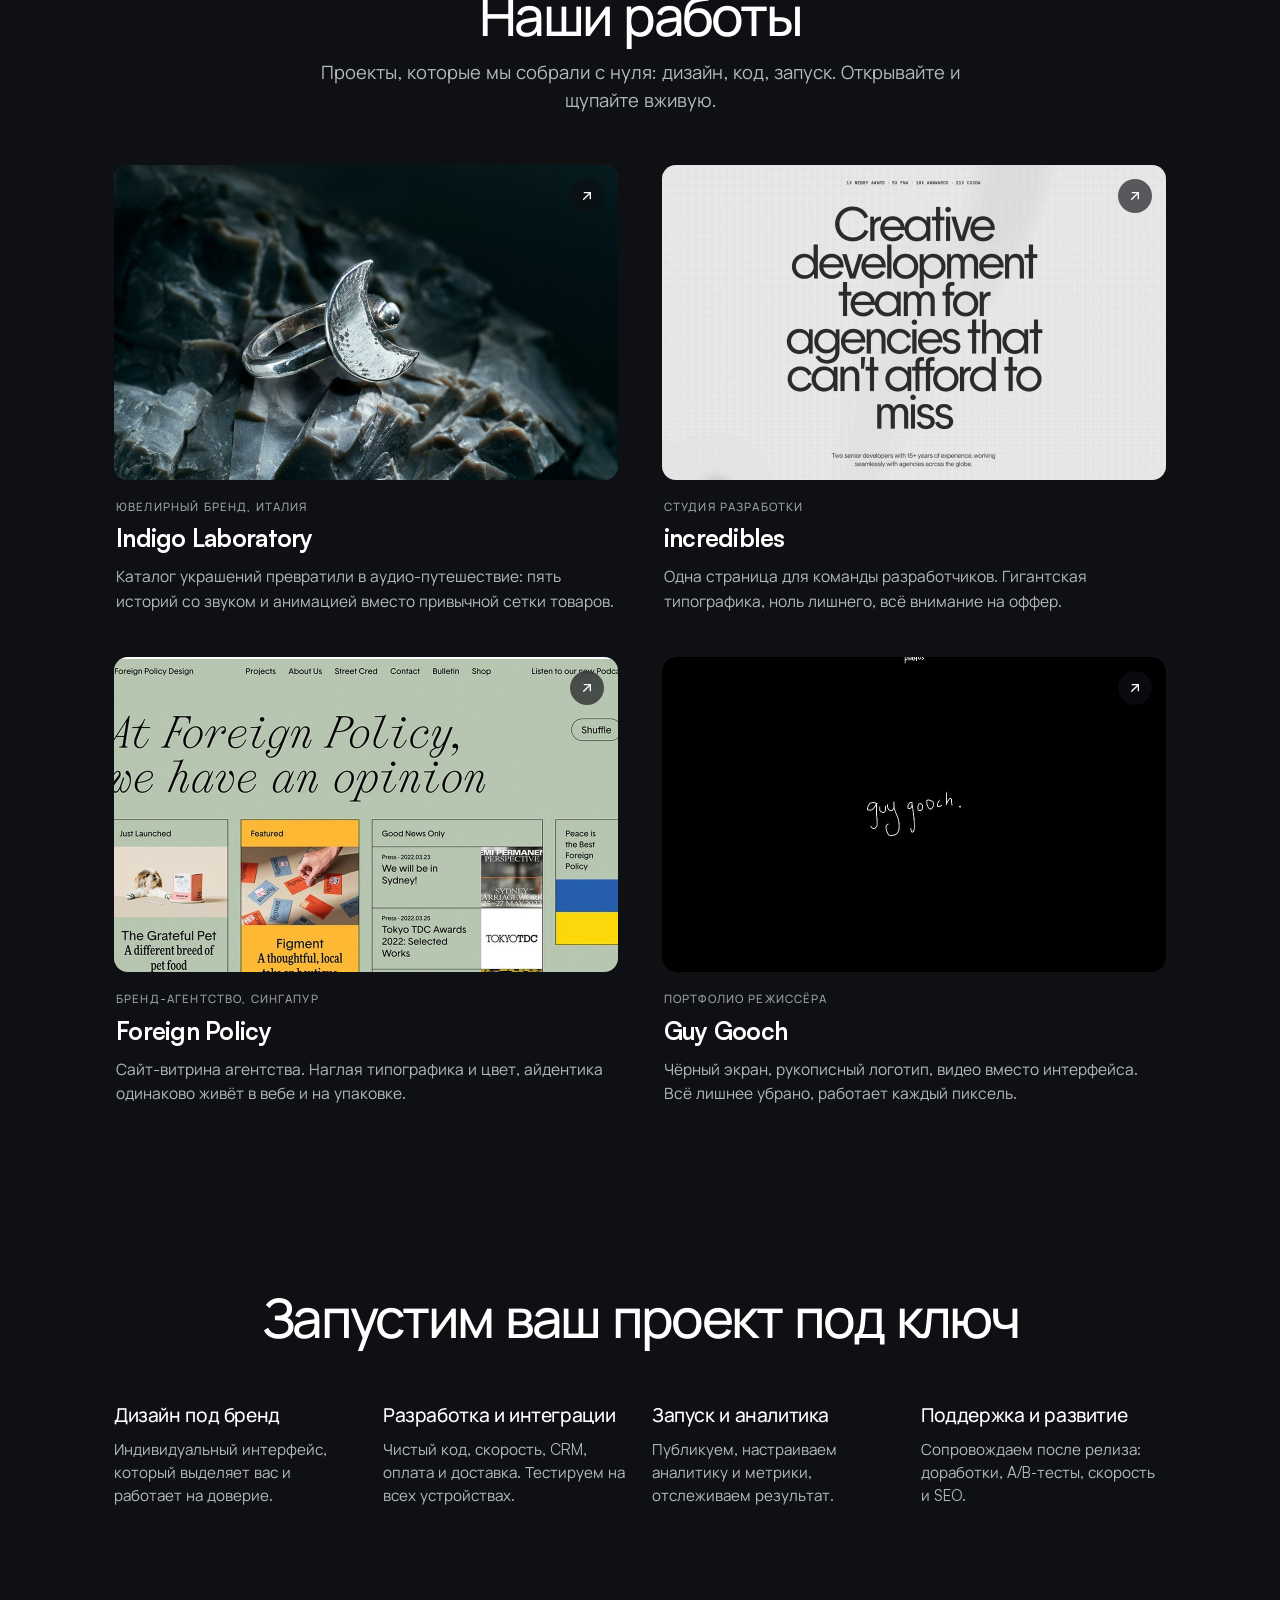
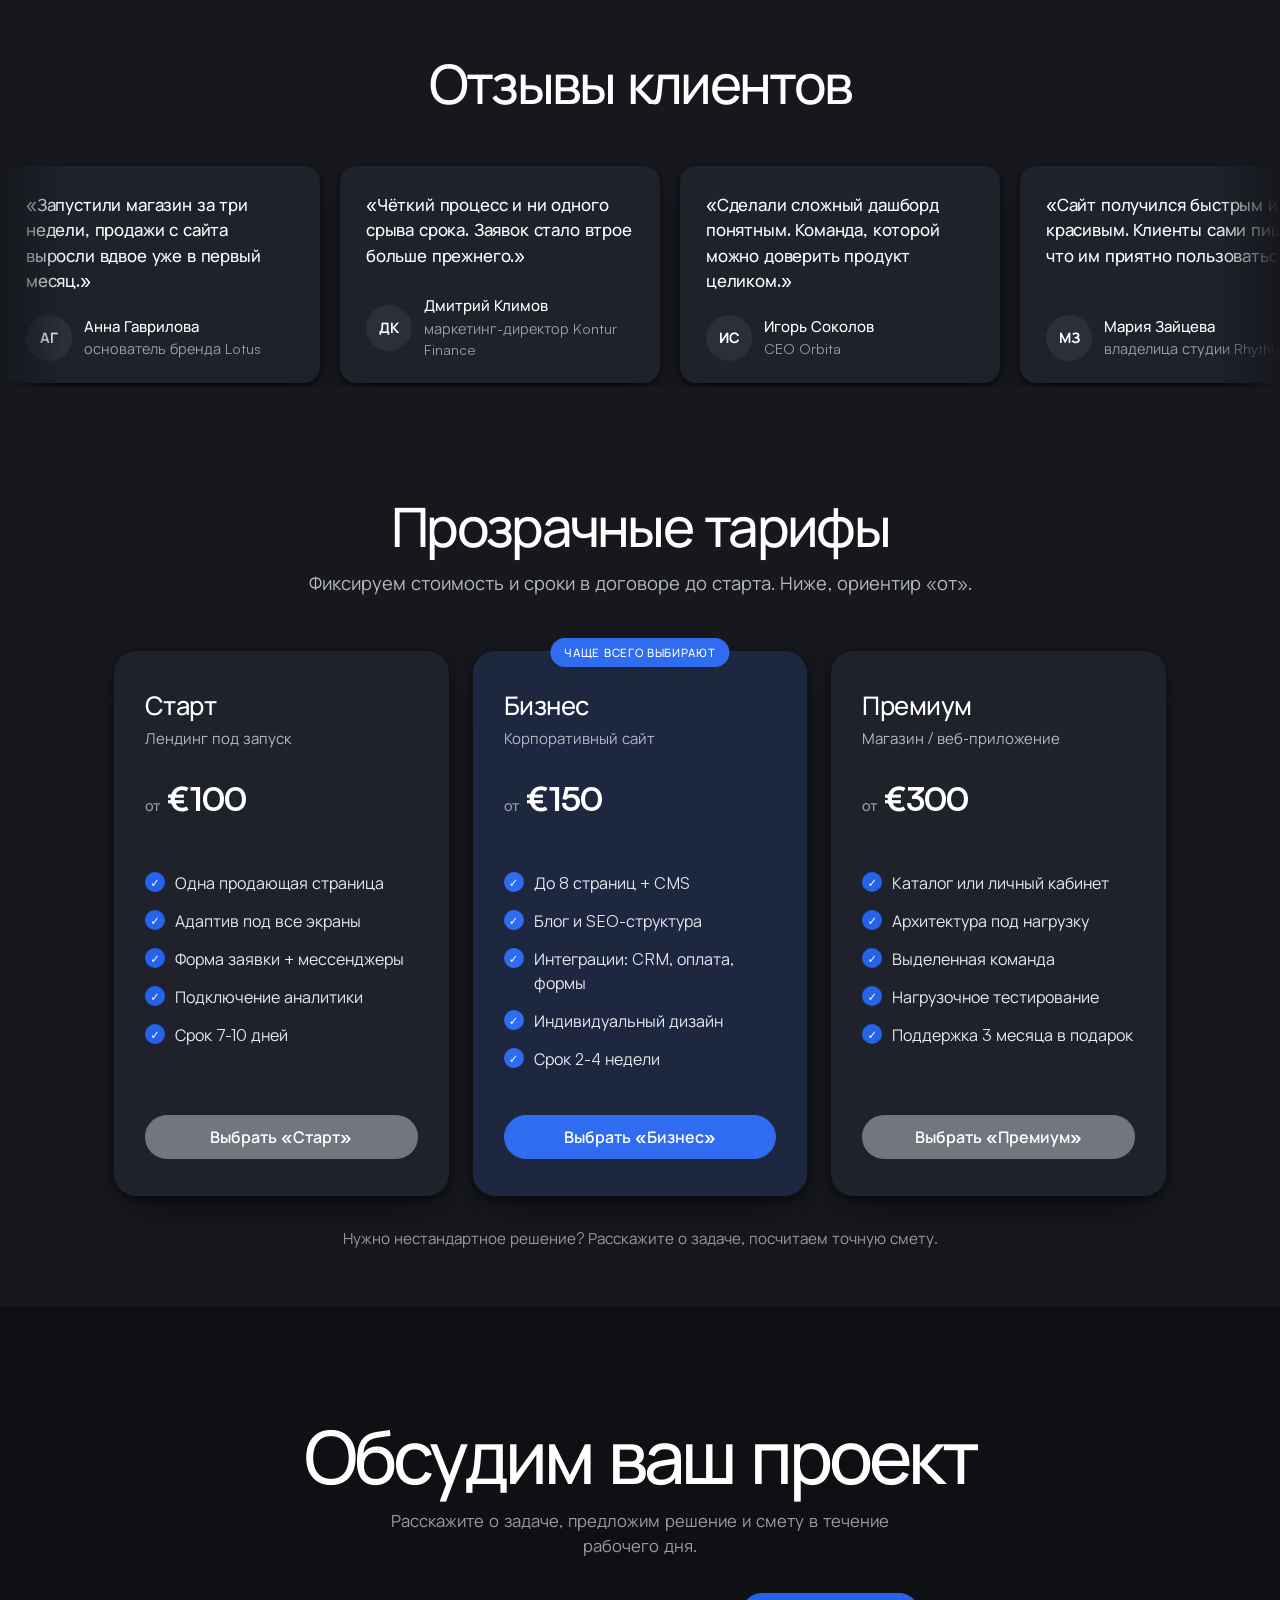
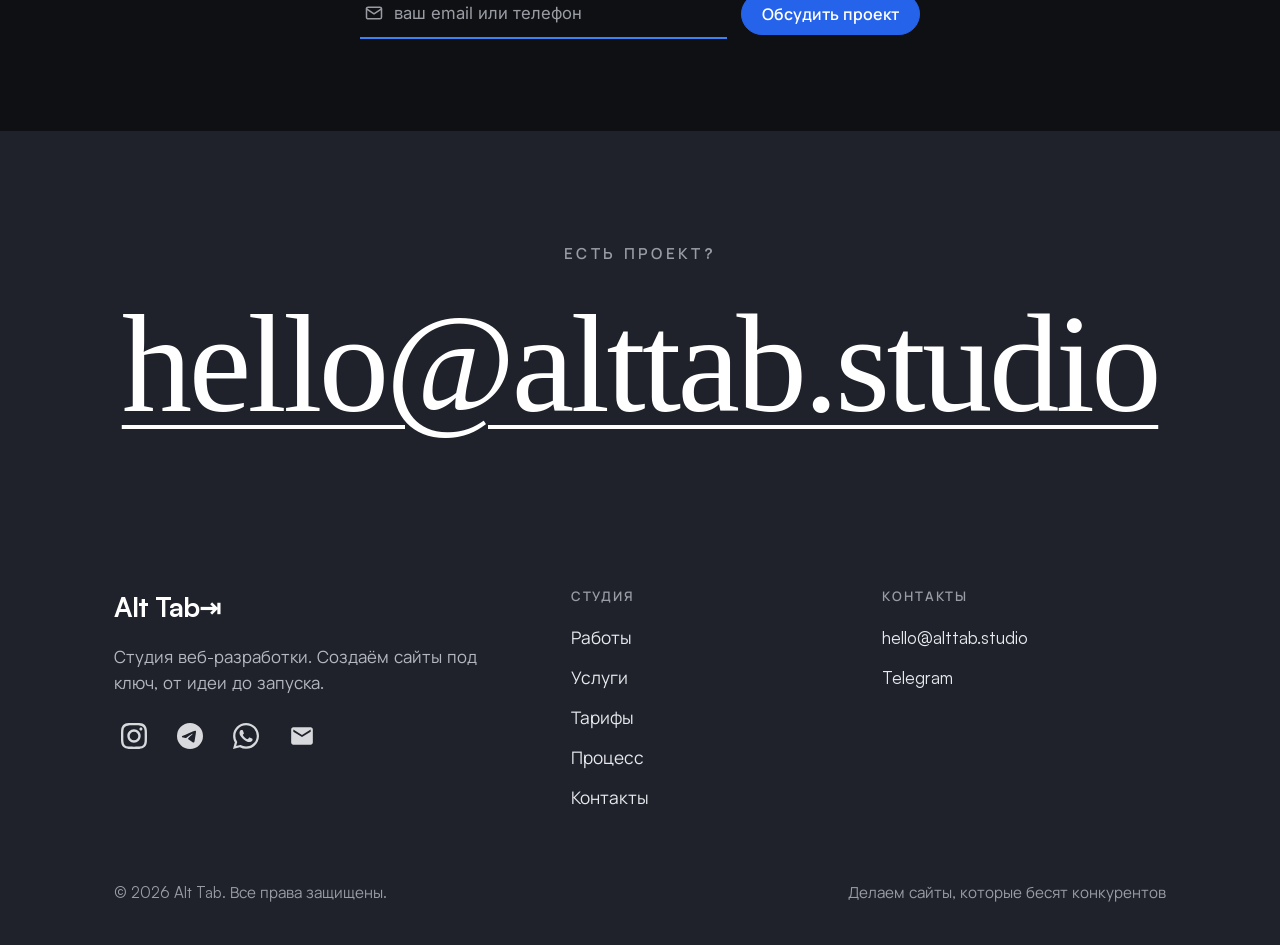
==== commit e1072b60: "Тарифы: цены от €100 / €150 / €300 Co-Authored-By: Claude Opus 5.5 <noreply@anthropic.com>" ====
--- a/index.html
+++ b/index.html
@@ -229,7 +229,7 @@
           <li class="plan reveal">
             <h3 class="plan-name" data-i18n="plan1Name">Старт</h3>
             <p class="plan-for" data-i18n="plan1For">Лендинг под запуск</p>
-            <p class="plan-price"><span class="plan-from" data-i18n="planFrom">от</span> €990</p>
+            <p class="plan-price"><span class="plan-from" data-i18n="planFrom">от</span> €100</p>
             <ul role="list" class="plan-feats">
               <li data-i18n="plan1F1">Одна продающая страница</li>
               <li data-i18n="plan1F2">Адаптив под все экраны</li>
@@ -244,7 +244,7 @@
             <p class="plan-badge" data-i18n="planBadge">Чаще всего выбирают</p>
             <h3 class="plan-name" data-i18n="plan2Name">Бизнес</h3>
             <p class="plan-for" data-i18n="plan2For">Корпоративный сайт</p>
-            <p class="plan-price"><span class="plan-from" data-i18n="planFrom">от</span> €2 400</p>
+            <p class="plan-price"><span class="plan-from" data-i18n="planFrom">от</span> €150</p>
             <ul role="list" class="plan-feats">
               <li data-i18n="plan2F1">До 8 страниц + CMS</li>
               <li data-i18n="plan2F2">Блог и SEO-структура</li>
@@ -258,7 +258,7 @@
           <li class="plan reveal">
             <h3 class="plan-name" data-i18n="plan3Name">Премиум</h3>
             <p class="plan-for" data-i18n="plan3For">Магазин / веб-приложение</p>
-            <p class="plan-price"><span class="plan-from" data-i18n="planFrom">от</span> €4 900</p>
+            <p class="plan-price"><span class="plan-from" data-i18n="planFrom">от</span> €300</p>
             <ul role="list" class="plan-feats">
               <li data-i18n="plan3F1">Каталог или личный кабинет</li>
               <li data-i18n="plan3F2">Архитектура под нагрузку</li>
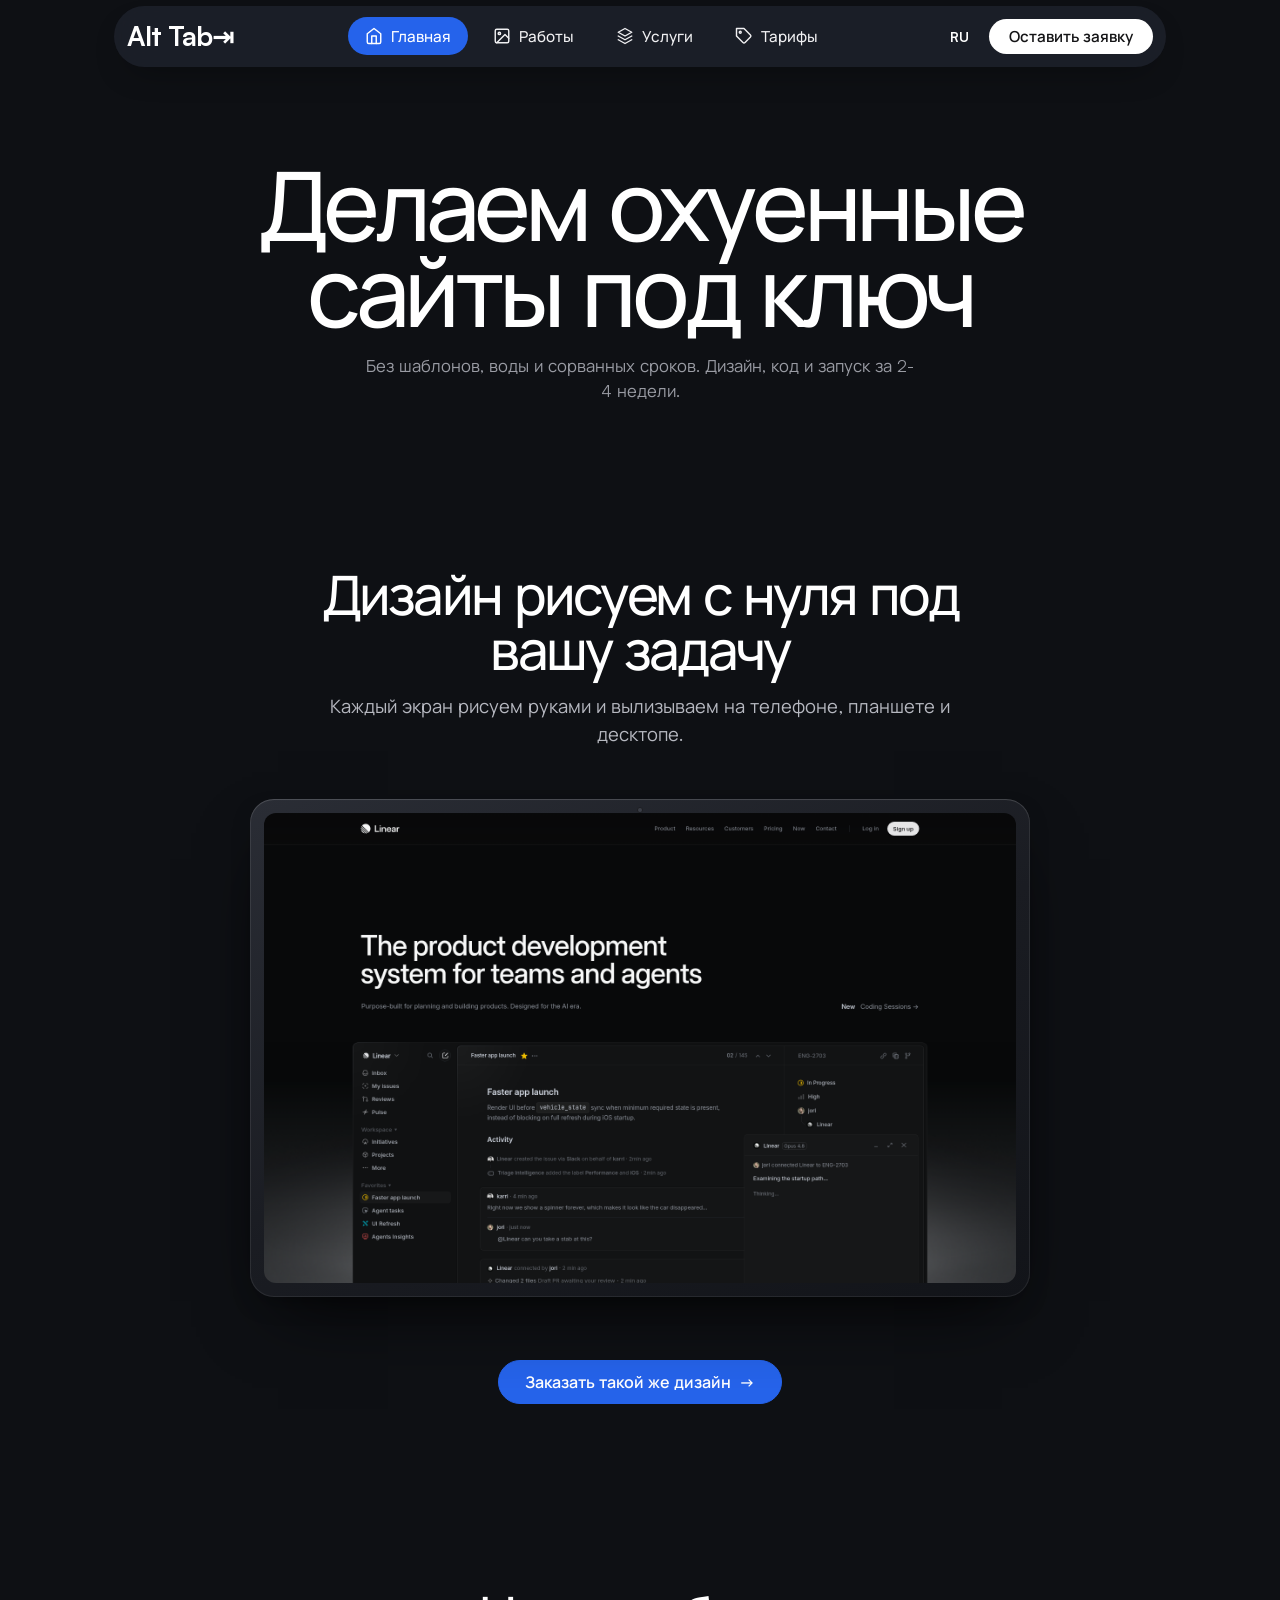
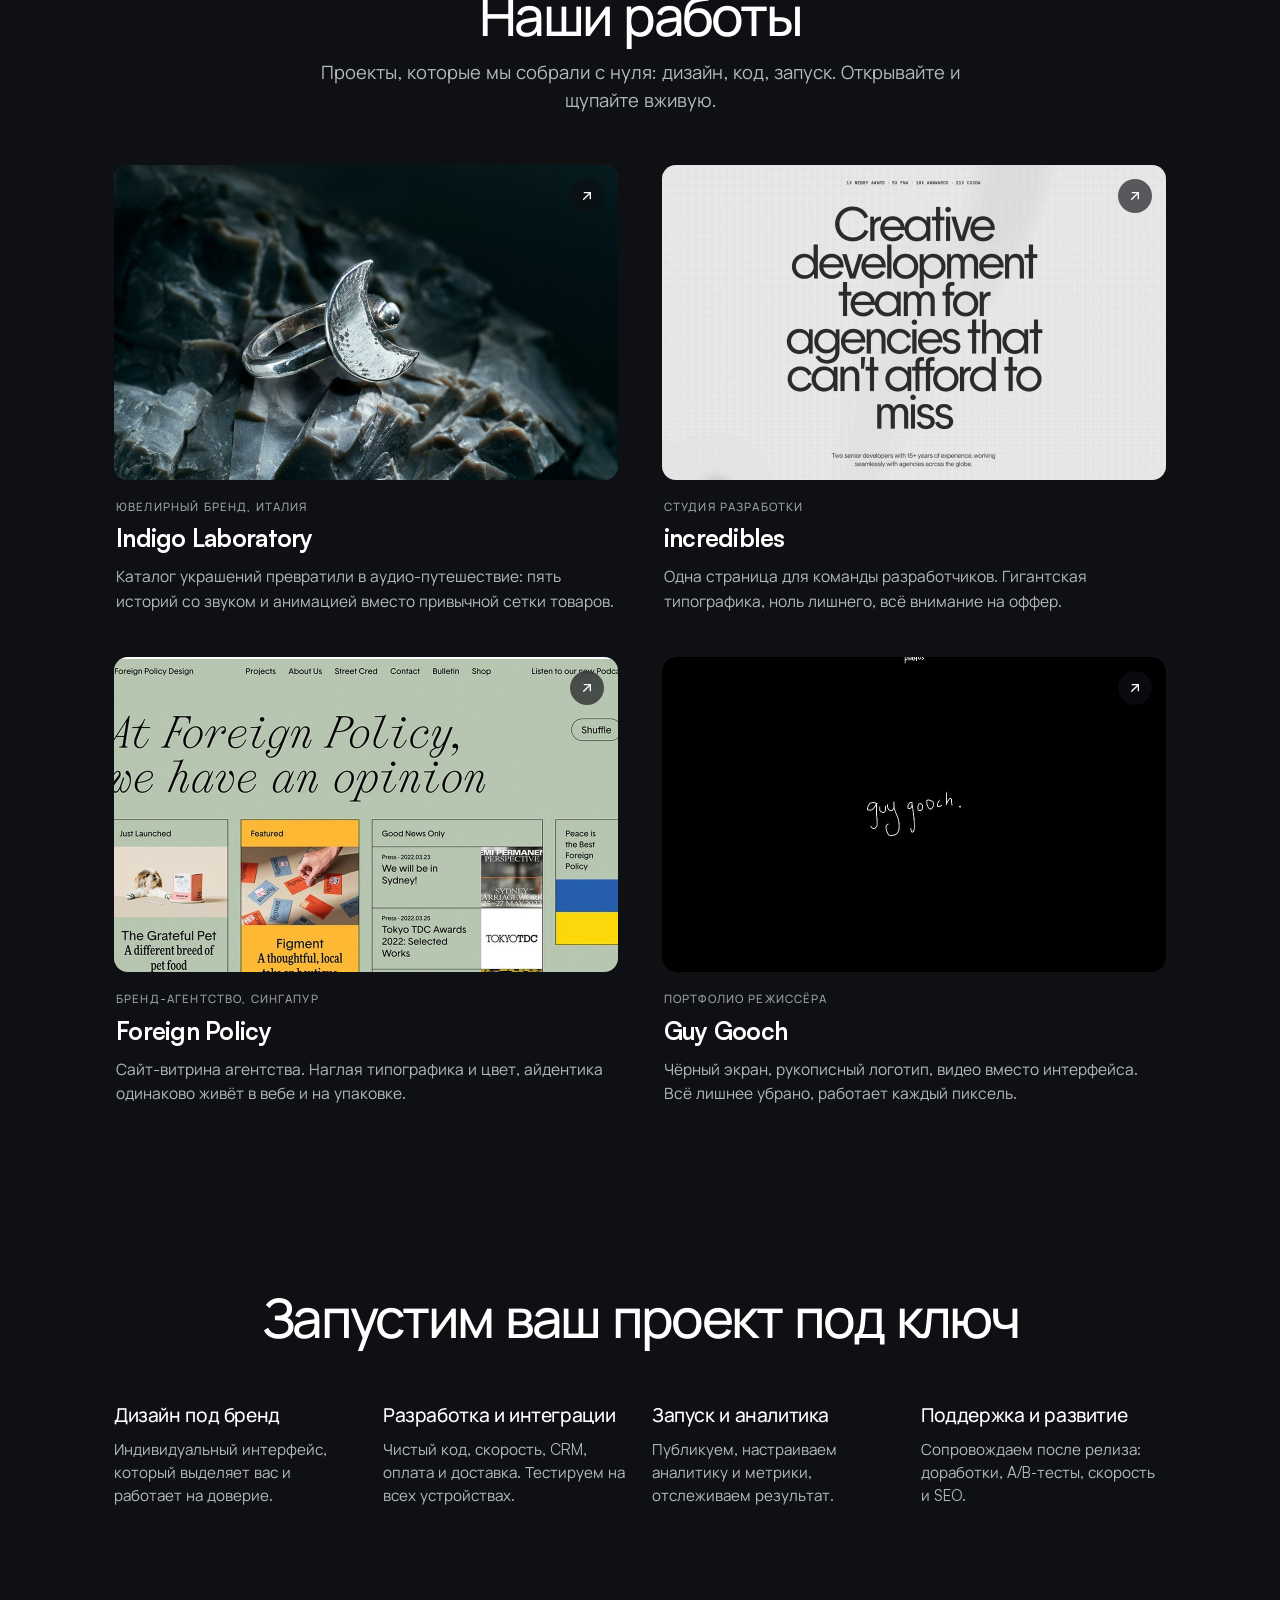
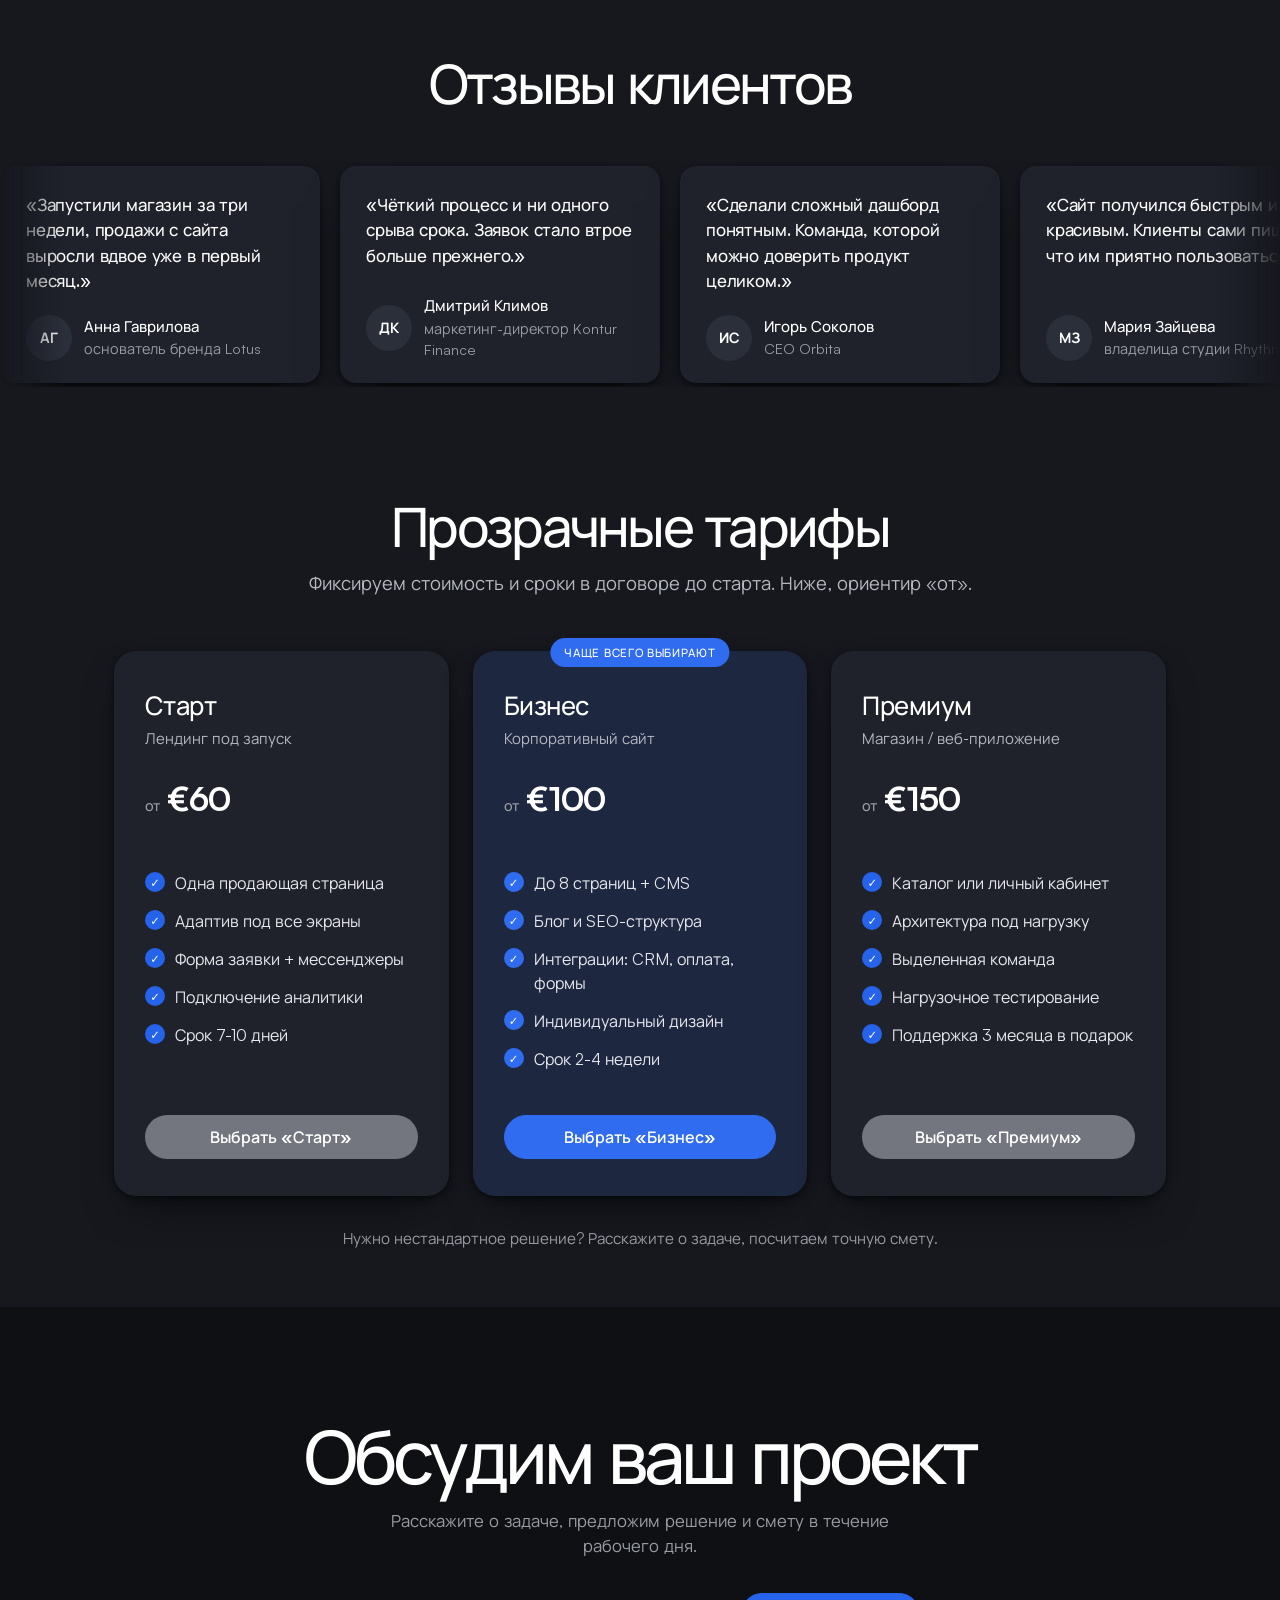
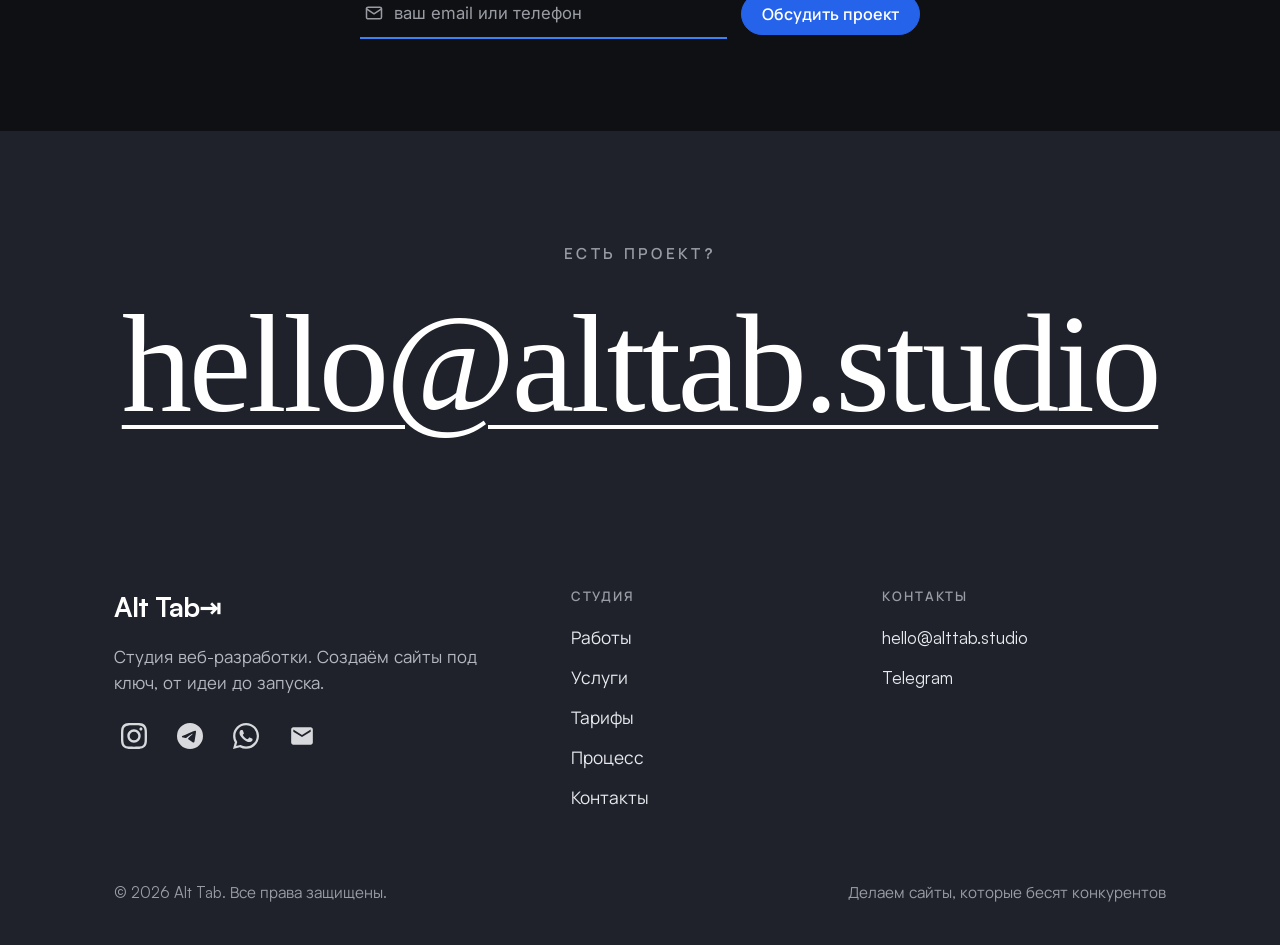
==== commit 60dbae47: "Тарифы: цены от €60 / €100 / €150 Co-Authored-By: Claude Opus 5.5 <noreply@anthropic.com>" ====
--- a/index.html
+++ b/index.html
@@ -229,7 +229,7 @@
           <li class="plan reveal">
             <h3 class="plan-name" data-i18n="plan1Name">Старт</h3>
             <p class="plan-for" data-i18n="plan1For">Лендинг под запуск</p>
-            <p class="plan-price"><span class="plan-from" data-i18n="planFrom">от</span> €100</p>
+            <p class="plan-price"><span class="plan-from" data-i18n="planFrom">от</span> €60</p>
             <ul role="list" class="plan-feats">
               <li data-i18n="plan1F1">Одна продающая страница</li>
               <li data-i18n="plan1F2">Адаптив под все экраны</li>
@@ -244,7 +244,7 @@
             <p class="plan-badge" data-i18n="planBadge">Чаще всего выбирают</p>
             <h3 class="plan-name" data-i18n="plan2Name">Бизнес</h3>
             <p class="plan-for" data-i18n="plan2For">Корпоративный сайт</p>
-            <p class="plan-price"><span class="plan-from" data-i18n="planFrom">от</span> €150</p>
+            <p class="plan-price"><span class="plan-from" data-i18n="planFrom">от</span> €100</p>
             <ul role="list" class="plan-feats">
               <li data-i18n="plan2F1">До 8 страниц + CMS</li>
               <li data-i18n="plan2F2">Блог и SEO-структура</li>
@@ -258,7 +258,7 @@
           <li class="plan reveal">
             <h3 class="plan-name" data-i18n="plan3Name">Премиум</h3>
             <p class="plan-for" data-i18n="plan3For">Магазин / веб-приложение</p>
-            <p class="plan-price"><span class="plan-from" data-i18n="planFrom">от</span> €300</p>
+            <p class="plan-price"><span class="plan-from" data-i18n="planFrom">от</span> €150</p>
             <ul role="list" class="plan-feats">
               <li data-i18n="plan3F1">Каталог или личный кабинет</li>
               <li data-i18n="plan3F2">Архитектура под нагрузку</li>
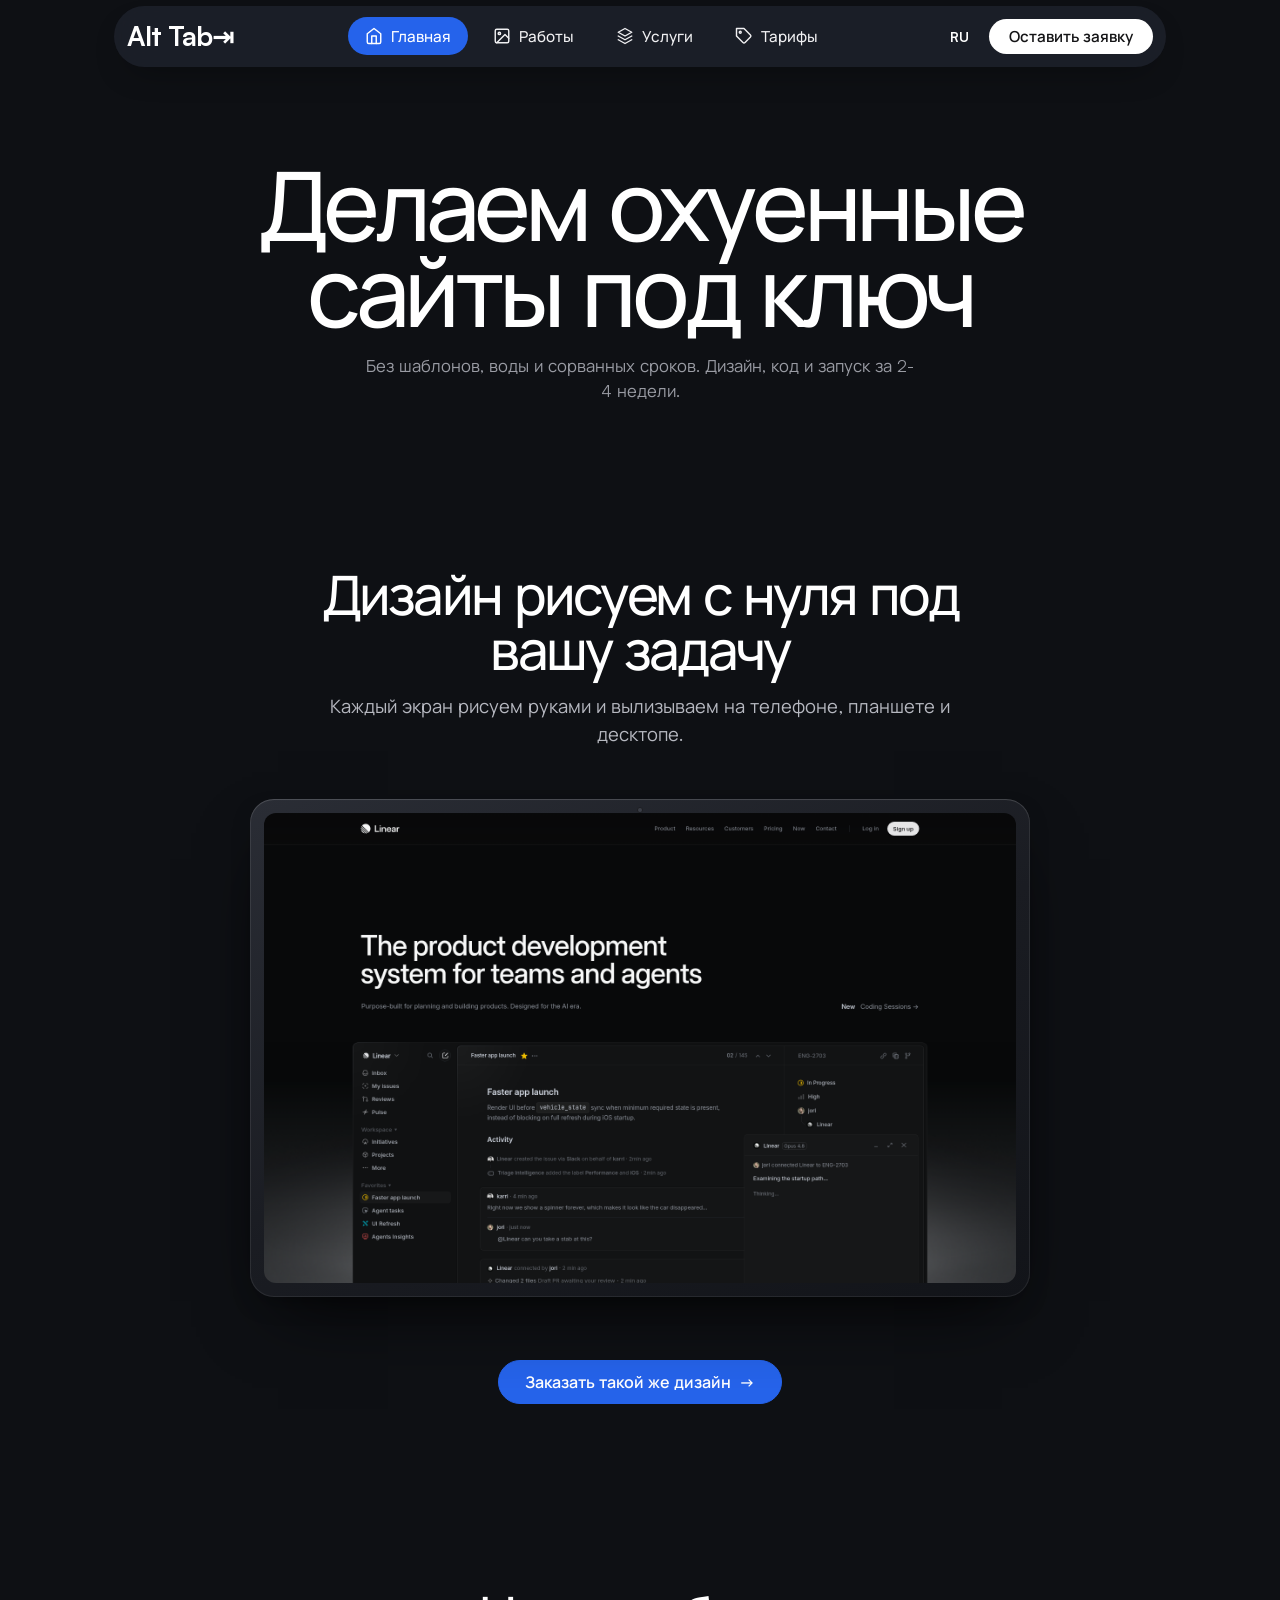
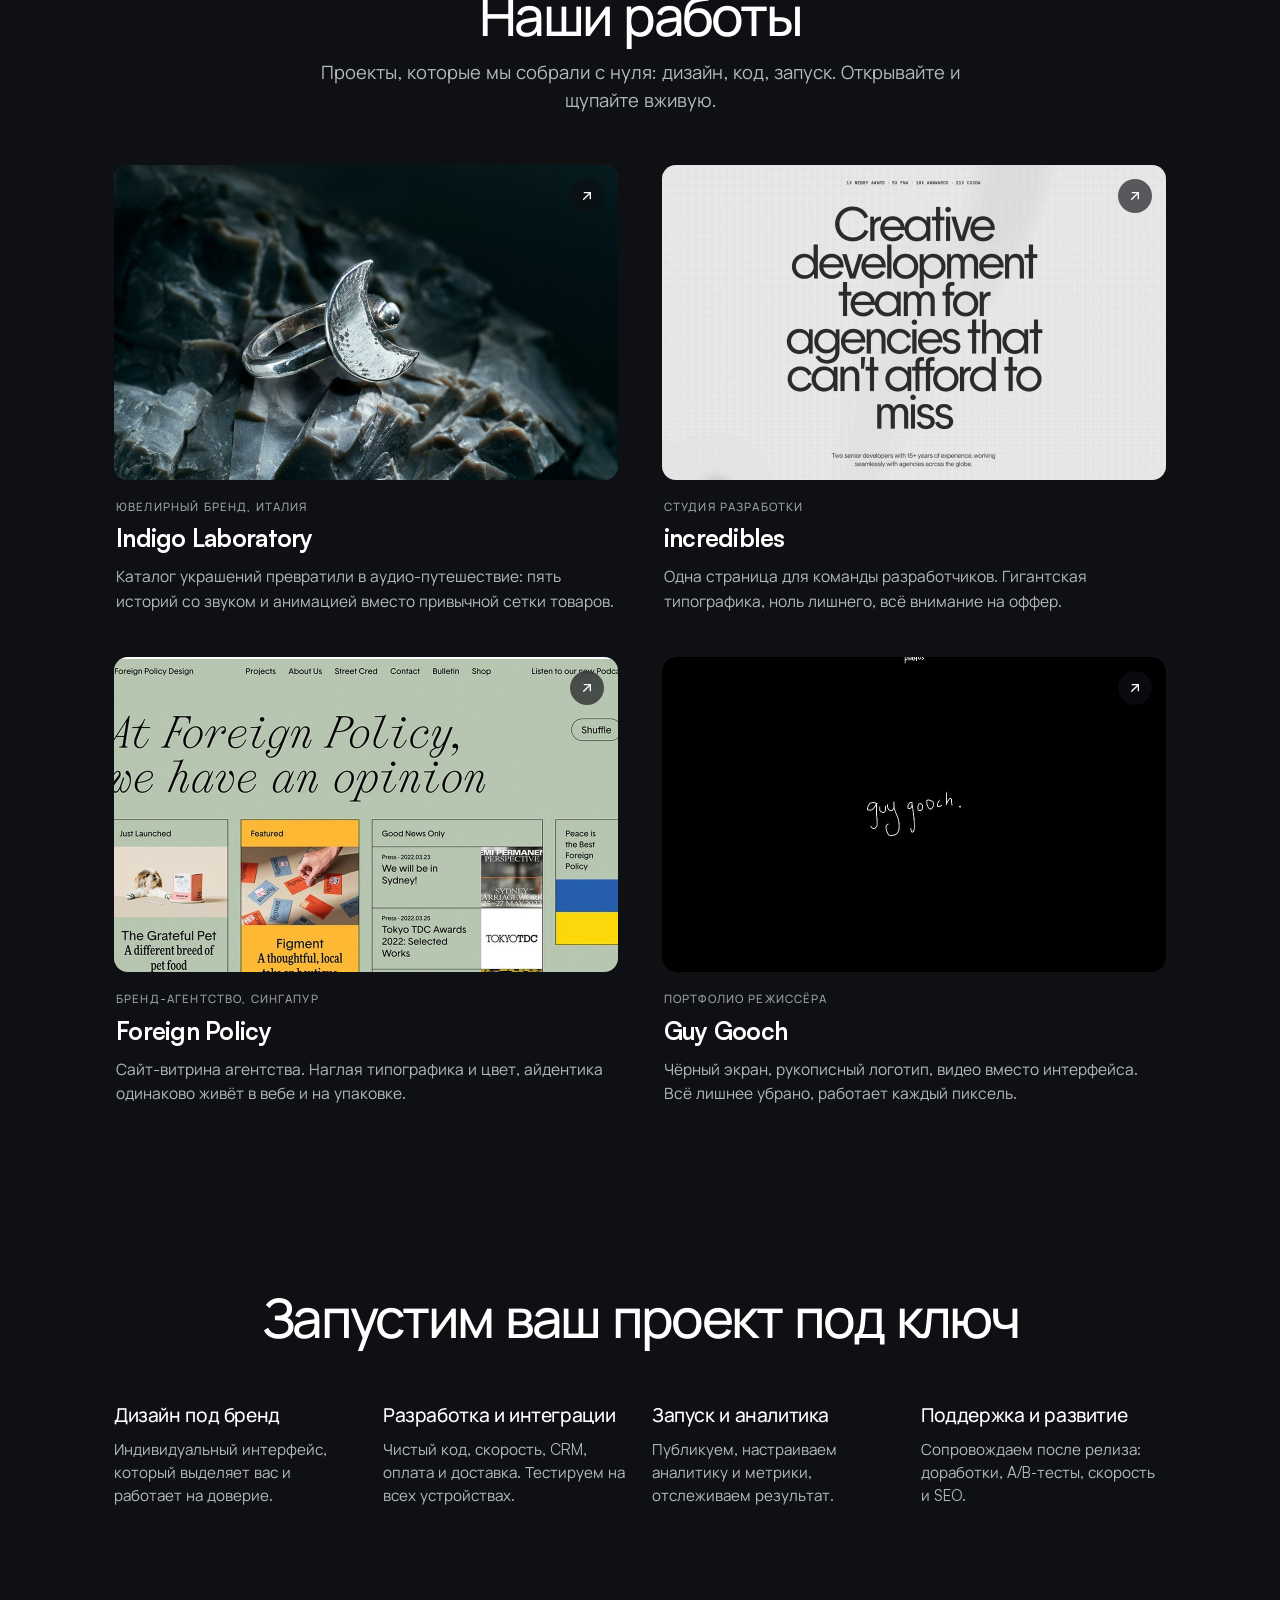
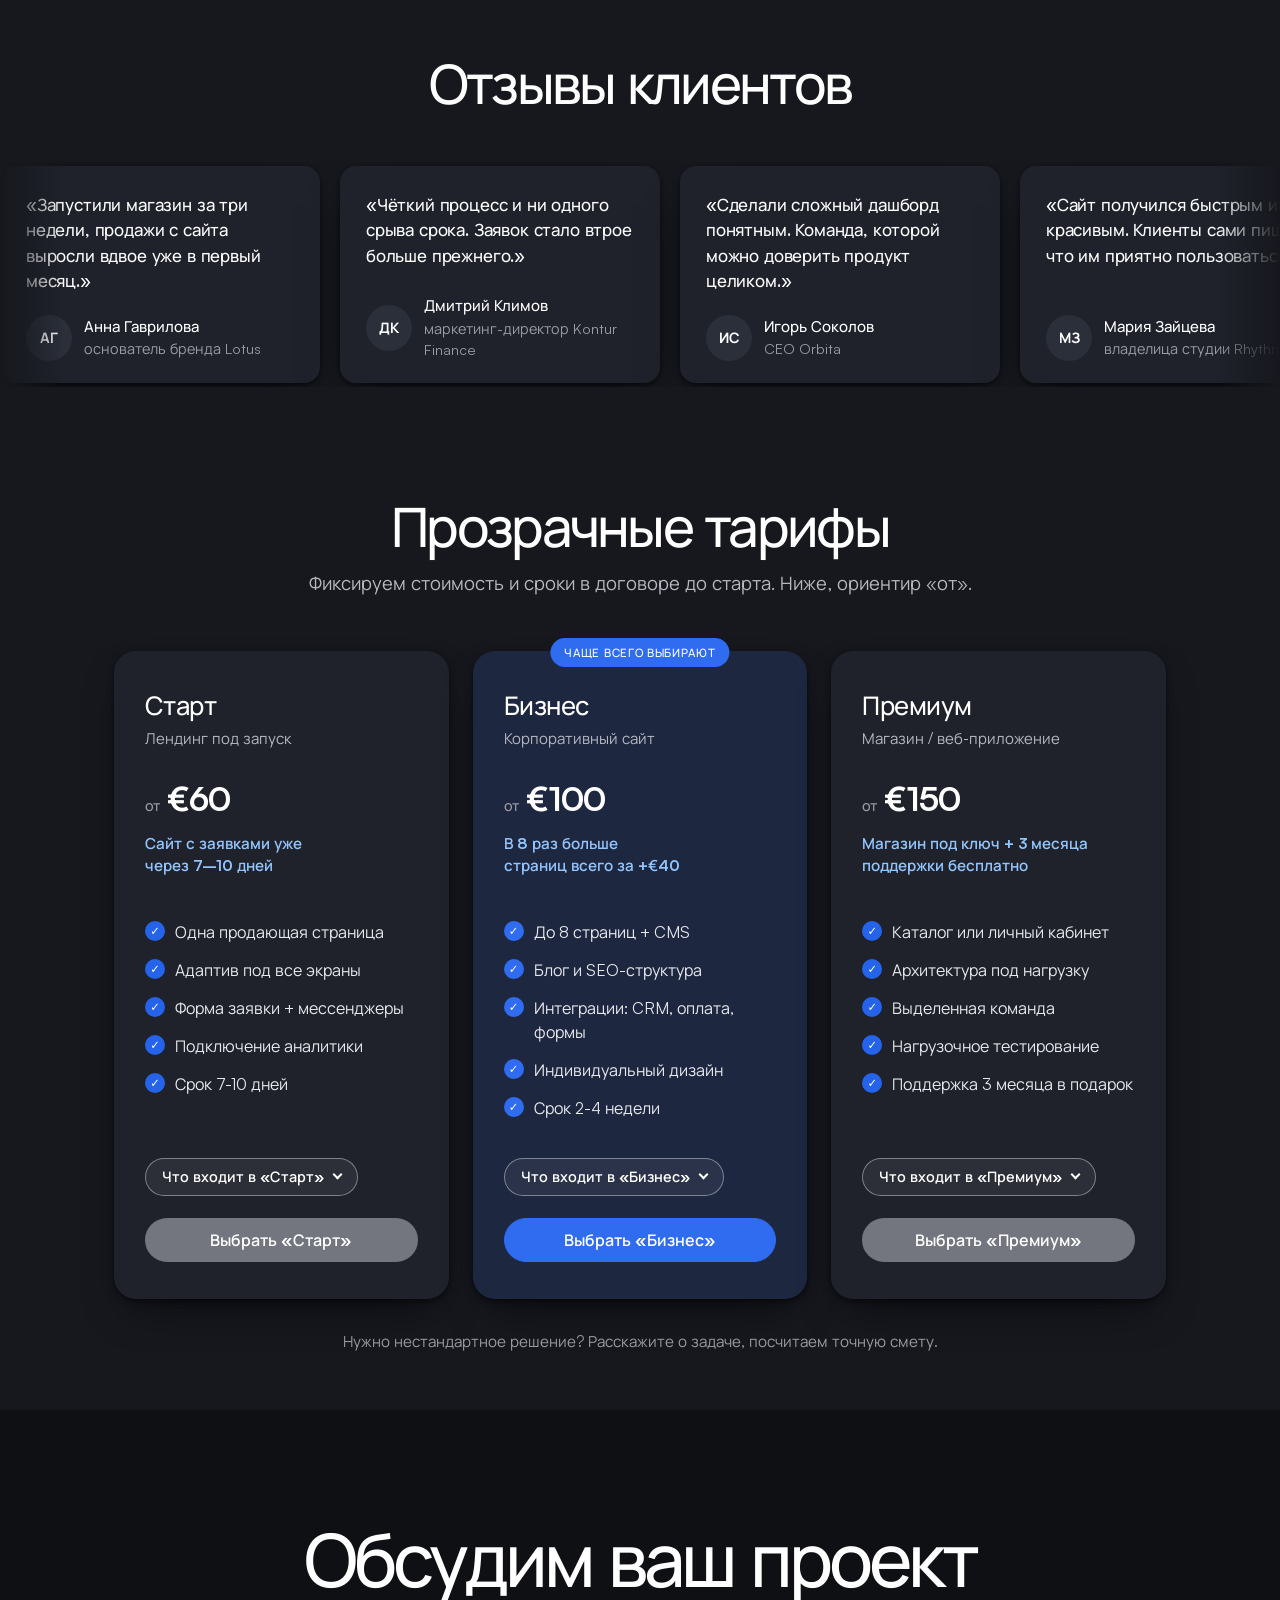
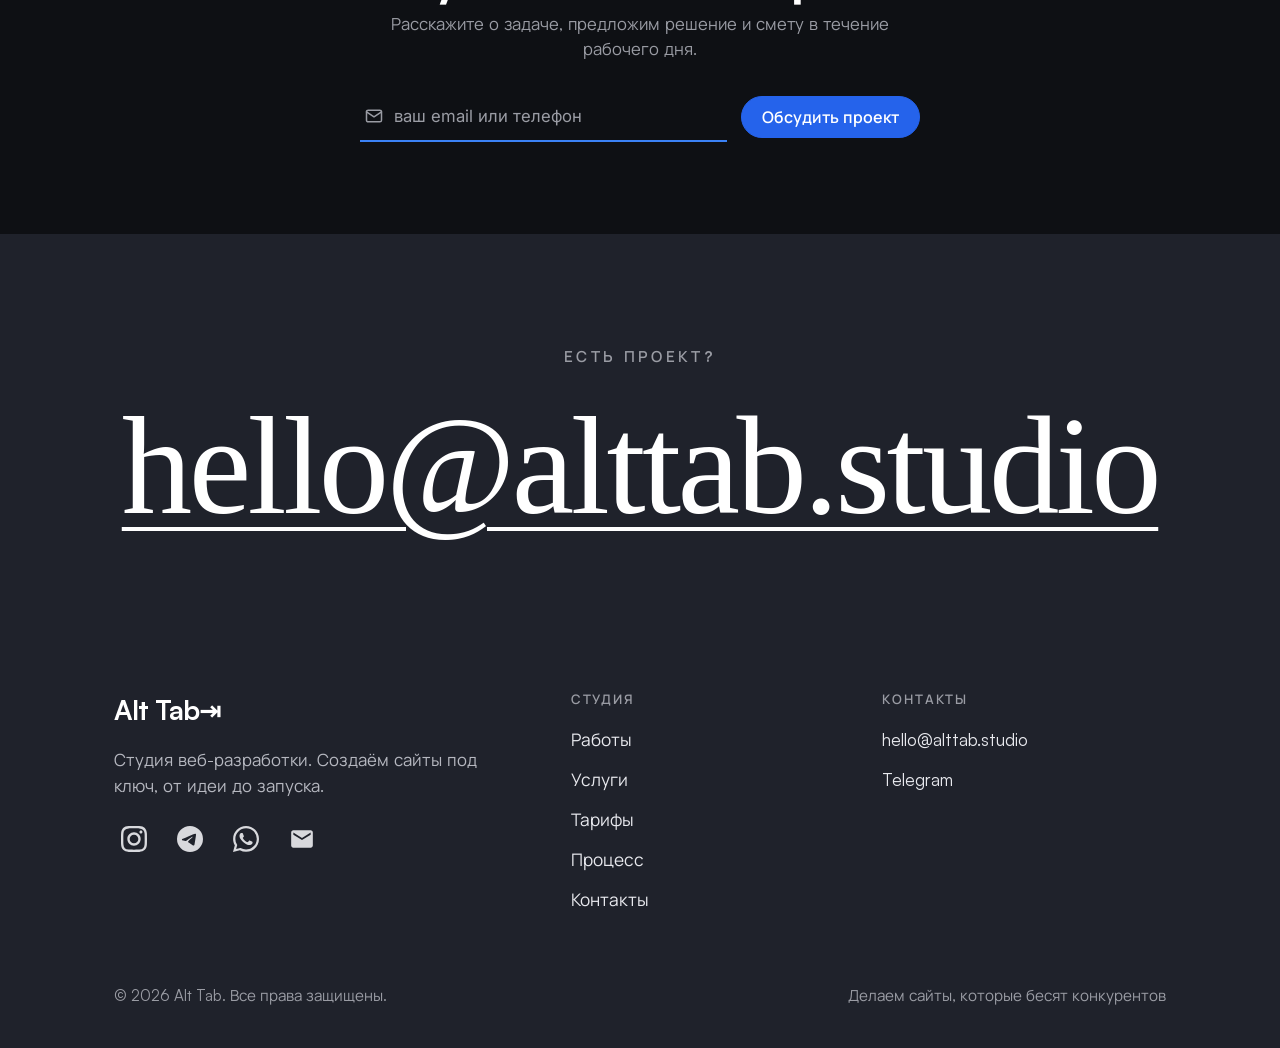
==== commit fc84dc79: "Тарифы: кнопка «Что входит» с расшифровкой и цепляющая строка под ценой Нативный <details> в каждой " ====
--- a/index.html
+++ b/index.html
@@ -15,7 +15,7 @@
   <link rel="preconnect" href="https://fonts.gstatic.com" crossorigin>
   <link rel="preload" as="font" type="font/woff2" href="fonts/satoshi-700.woff2" crossorigin>
   <link rel="stylesheet" href="https://fonts.googleapis.com/css2?family=Manrope:wght@400;500;700;800&family=Inter:wght@400;500&display=swap">
-  <link rel="stylesheet" href="styles.css?v=114">
+  <link rel="stylesheet" href="styles.css?v=115">
   <script>try{var l=localStorage.getItem('locale');if(l&&/^(ru|en|de|fr|es|it|pl|ro|pt)$/.test(l))document.documentElement.lang=l;}catch(e){}</script>
 </head>
 <body>
@@ -230,6 +230,7 @@
             <h3 class="plan-name" data-i18n="plan1Name">Старт</h3>
             <p class="plan-for" data-i18n="plan1For">Лендинг под запуск</p>
             <p class="plan-price"><span class="plan-from" data-i18n="planFrom">от</span> €60</p>
+            <p class="plan-hook" data-i18n="plan1Hook">Сайт с заявками уже через 7&#8288;–&#8288;10 дней</p>
             <ul role="list" class="plan-feats">
               <li data-i18n="plan1F1">Одна продающая страница</li>
               <li data-i18n="plan1F2">Адаптив под все экраны</li>
@@ -237,6 +238,19 @@
               <li data-i18n="plan1F4">Подключение аналитики</li>
               <li data-i18n="plan1F5">Срок 7-10 дней</li>
             </ul>
+            <details class="plan-more">
+              <summary class="plan-more-btn"><span data-i18n="plan1More">Что входит в «Старт»</span></summary>
+              <div class="plan-more-body">
+                <p class="plan-more-who" data-i18n="plan1Who">Подходит, если нужно быстро выйти в онлайн и начать получать заявки.</p>
+                <ul role="list" class="plan-more-list">
+                  <li data-i18n="plan1D1">Продумаем структуру: оффер, выгоды, отзывы и контакты на одной странице</li>
+                  <li data-i18n="plan1D2">Нарисуем дизайн под ваш бренд: до 8 блоков, без шаблонов</li>
+                  <li data-i18n="plan1D3">Сверстаем под телефон, планшет и компьютер</li>
+                  <li data-i18n="plan1D4">Подключим форму, Telegram и WhatsApp: заявки сразу приходят вам</li>
+                  <li data-i18n="plan1D5">Поставим аналитику, сделаем 2 круга правок и запустим на вашем домене</li>
+                </ul>
+              </div>
+            </details>
             <a href="#contact" class="btn btn-ghost btn-block" data-i18n="plan1Pick">Выбрать «Старт»</a>
           </li>
 
@@ -245,6 +259,7 @@
             <h3 class="plan-name" data-i18n="plan2Name">Бизнес</h3>
             <p class="plan-for" data-i18n="plan2For">Корпоративный сайт</p>
             <p class="plan-price"><span class="plan-from" data-i18n="planFrom">от</span> €100</p>
+            <p class="plan-hook" data-i18n="plan2Hook">В 8 раз больше страниц всего за +€40</p>
             <ul role="list" class="plan-feats">
               <li data-i18n="plan2F1">До 8 страниц + CMS</li>
               <li data-i18n="plan2F2">Блог и SEO-структура</li>
@@ -252,6 +267,19 @@
               <li data-i18n="plan2F4">Индивидуальный дизайн</li>
               <li data-i18n="plan2F5">Срок 2-4 недели</li>
             </ul>
+            <details class="plan-more">
+              <summary class="plan-more-btn"><span data-i18n="plan2More">Что входит в «Бизнес»</span></summary>
+              <div class="plan-more-body">
+                <p class="plan-more-who" data-i18n="plan2Who">Подходит компании, которой нужен полноценный сайт: услуги, кейсы, блог.</p>
+                <ul role="list" class="plan-more-list">
+                  <li data-i18n="plan2D1">До 8 страниц: главная, услуги, о компании, кейсы, блог, контакты</li>
+                  <li data-i18n="plan2D2">Индивидуальный дизайн каждой страницы</li>
+                  <li data-i18n="plan2D3">CMS: сами меняете тексты, цены и фото без программиста</li>
+                  <li data-i18n="plan2D4">Блог и SEO-структура, чтобы вас находили в поиске</li>
+                  <li data-i18n="plan2D5">CRM, онлайн-оплата и формы, 3 круга правок, запуск за 2&#8288;–&#8288;4 недели</li>
+                </ul>
+              </div>
+            </details>
             <a href="#contact" class="btn btn-solid btn-block" data-i18n="plan2Pick">Выбрать «Бизнес»</a>
           </li>
 
@@ -259,6 +287,7 @@
             <h3 class="plan-name" data-i18n="plan3Name">Премиум</h3>
             <p class="plan-for" data-i18n="plan3For">Магазин / веб-приложение</p>
             <p class="plan-price"><span class="plan-from" data-i18n="planFrom">от</span> €150</p>
+            <p class="plan-hook" data-i18n="plan3Hook">Магазин под ключ + 3 месяца поддержки бесплатно</p>
             <ul role="list" class="plan-feats">
               <li data-i18n="plan3F1">Каталог или личный кабинет</li>
               <li data-i18n="plan3F2">Архитектура под нагрузку</li>
@@ -266,6 +295,19 @@
               <li data-i18n="plan3F4">Нагрузочное тестирование</li>
               <li data-i18n="plan3F5">Поддержка 3 месяца в подарок</li>
             </ul>
+            <details class="plan-more">
+              <summary class="plan-more-btn"><span data-i18n="plan3More">Что входит в «Премиум»</span></summary>
+              <div class="plan-more-body">
+                <p class="plan-more-who" data-i18n="plan3Who">Подходит интернет-магазину или сервису с личным кабинетом.</p>
+                <ul role="list" class="plan-more-list">
+                  <li data-i18n="plan3D1">Каталог с фильтрами, корзиной и онлайн-оплатой или личный кабинет клиента</li>
+                  <li data-i18n="plan3D2">Архитектура под нагрузку: сайт выдержит наплыв покупателей в распродажу</li>
+                  <li data-i18n="plan3D3">Выделенная команда: дизайнер, разработчик и менеджер проекта</li>
+                  <li data-i18n="plan3D4">Нагрузочное тестирование перед запуском</li>
+                  <li data-i18n="plan3D5">3 месяца поддержки бесплатно: правки, обновления, помощь</li>
+                </ul>
+              </div>
+            </details>
             <a href="#contact" class="btn btn-ghost btn-block" data-i18n="plan3Pick">Выбрать «Премиум»</a>
           </li>
         </ul>
@@ -337,6 +379,6 @@
     </div>
   </footer>
 
-  <script src="script.js?v=114"></script>
+  <script src="script.js?v=115"></script>
 </body>
 </html>
--- a/styles.css
+++ b/styles.css
@@ -613,6 +613,56 @@
   width: 20px; height: 20px; display: inline-flex; align-items: center; justify-content: center;
   font-size: .72rem; font-weight: 700; color: #fff; background: var(--blue-fill); border-radius: 50%;
 }
+.plan-hook { margin-top: 6px; font-size: .95rem; font-weight: 600; line-height: 1.4; color: var(--blue-text); }
+
+/* "what's included" — native <details>, summary is the pill toggle */
+.plan-more { margin: -6px 0 22px; }
+.plan-more-btn {
+  display: inline-flex; align-items: center; gap: 10px;
+  min-height: 38px; padding: 9px 16px;
+  font-size: .9rem; font-weight: 600; line-height: 1.2; color: var(--ink);
+  background: rgba(255,255,255,.06); border: 1px solid rgba(255,255,255,.4); border-radius: 999px;
+  cursor: pointer; list-style: none;
+  transition: background .15s, border-color .15s;
+}
+.plan-more-btn::-webkit-details-marker { display: none; }
+.plan-more-btn::after {
+  content: ""; flex: none; width: 7px; height: 7px;
+  border-right: 2px solid currentColor; border-bottom: 2px solid currentColor;
+  transform: translateY(-2px) rotate(45deg); transition: transform .2s var(--ease);
+}
+.plan-more[open] > .plan-more-btn::after { transform: translateY(2px) rotate(225deg); }
+.plan-more-btn:hover { background: rgba(255,255,255,.12); border-color: rgba(255,255,255,.6); }
+.plan-more-btn:focus-visible { outline-offset: 3px; }
+.plan-more-body {
+  margin-top: 14px; padding: 16px 18px; border-radius: 14px;
+  background: rgba(0,0,0,.22);
+  animation: plan-more-in .22s var(--ease);
+}
+.plan-more-who { color: var(--granite); font-size: .92rem; line-height: 1.5; }
+.plan-more-list { list-style: none; padding: 0; margin: 12px 0 0; display: flex; flex-direction: column; gap: 10px; }
+.plan-more-list li { position: relative; padding-left: 18px; color: var(--charcoal); font-size: .95rem; line-height: 1.45; }
+.plan-more-list li::before {
+  content: ""; position: absolute; left: 2px; top: .55em;
+  width: 6px; height: 6px; border-radius: 50%; background: var(--blue-text);
+}
+/* subgrid: name / for / price / hook / feats / details / CTA share rows across cards,
+   so opening one card's details doesn't shove the sibling pills down to the CTA */
+@supports (grid-template-rows: subgrid) {
+  .plan { display: grid; grid-row: span 7; grid-template-rows: subgrid; row-gap: 0; }
+  .plan > .btn { align-self: end; }
+}
+.plan-hook { text-wrap: balance; }
+@keyframes plan-more-in { from { opacity: 0; transform: translateY(-4px); } to { opacity: 1; transform: none; } }
+@media (prefers-reduced-motion: reduce) {
+  .plan-more-body { animation: none; }
+  .plan-more-btn::after { transition: none; }
+}
+@media (forced-colors: active) {
+  .plan-more-btn { border-color: ButtonText; }
+  .plan-more-body { border: 1px solid CanvasText; }
+  .plan-more-list li::before { background: CanvasText; }
+}
 .pricing-note { margin-top: 32px; text-align: center; color: var(--slate); font-size: .95rem; }
 .section-lead.center { margin-top: 16px; }
 .footer-socials { list-style: none; padding: 0; margin: 20px 0 0; display: flex; gap: 16px; }
